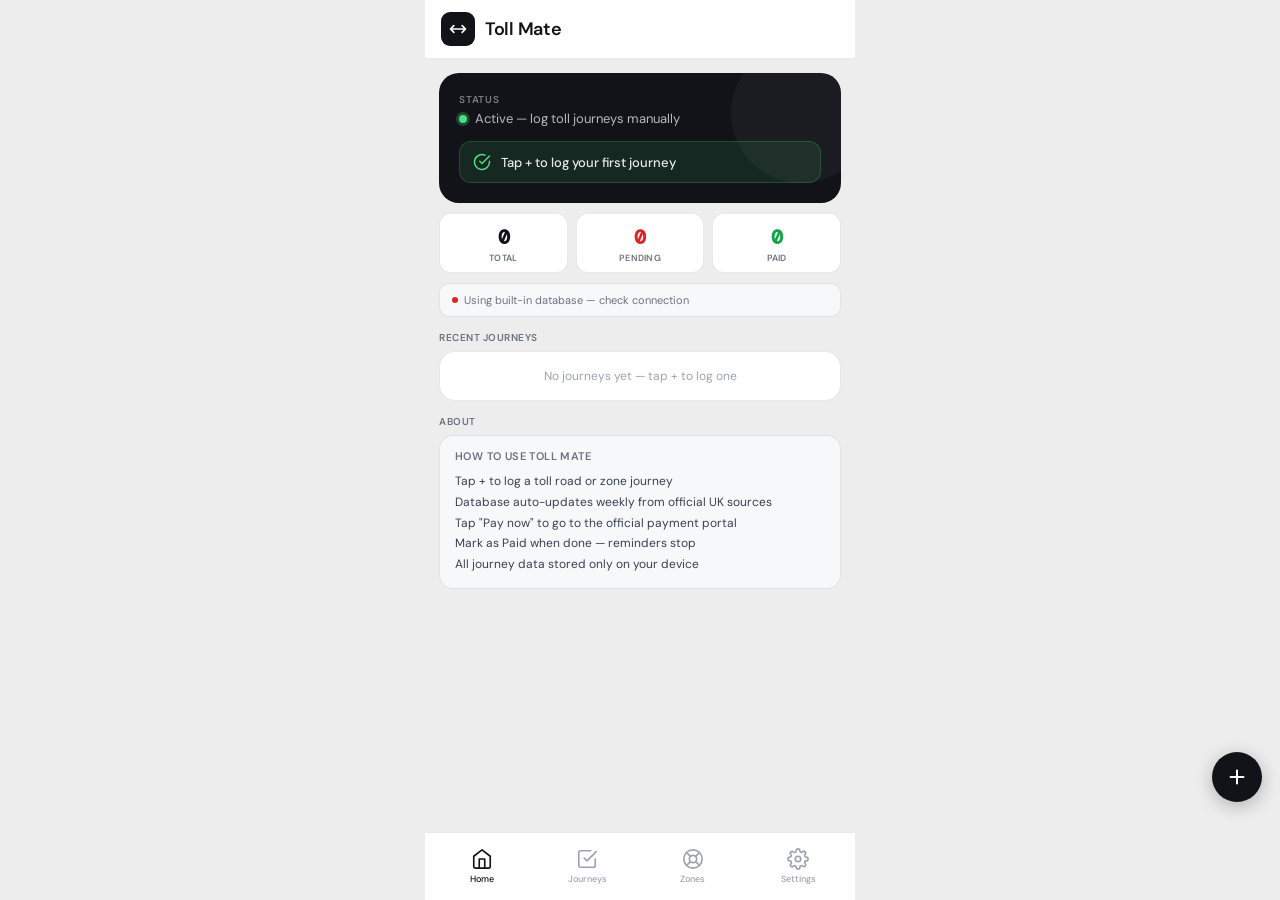
==== index.html @ ca50bfa3 "Rename tollmate.html to index.html" ====
<!DOCTYPE html>
<html lang="en">
<head>
<meta charset="UTF-8">
<meta name="viewport" content="width=device-width, initial-scale=1.0, viewport-fit=cover">
<meta name="apple-mobile-web-app-capable" content="yes">
<meta name="apple-mobile-web-app-status-bar-style" content="black-translucent">
<meta name="apple-mobile-web-app-title" content="Toll Mate">
<meta name="theme-color" content="#111318">
<title>Toll Mate</title>
<link href="https://fonts.googleapis.com/css2?family=DM+Sans:wght@400;500;600&family=DM+Mono:wght@500&display=swap" rel="stylesheet">
<style>
*{box-sizing:border-box;margin:0;padding:0;-webkit-tap-highlight-color:transparent}
:root{
  --blue:#1A56DB;--blue-bg:#EEF3FF;--blue-dark:#1140B8;--blue-text:#1347C0;
  --red:#DC2626;--red-bg:#FEF2F2;--red-text:#991B1B;
  --green:#16A34A;--green-bg:#F0FDF4;--green-text:#14532D;
  --amber:#D97706;--amber-bg:#FFFBEB;--amber-text:#92400E;
  --purple:#7C3AED;--purple-bg:#F5F3FF;--purple-text:#4C1D95;
  --gray:#6B7280;--gray-bg:#F3F4F6;--gray-text:#374151;
  --surface:#FFFFFF;--surface2:#F7F8FA;--bg:#EDEDEE;
  --border:rgba(0,0,0,0.09);--text:#111318;--muted:#6B7280;--hint:#9CA3AF;
  --safe-top:env(safe-area-inset-top,0px);
  --safe-bottom:env(safe-area-inset-bottom,0px);
  --font:'DM Sans',system-ui,sans-serif;
  --mono:'DM Mono',monospace;
}
html,body{height:100%;background:var(--bg);font-family:var(--font);color:var(--text);overflow:hidden}
#app{display:flex;flex-direction:column;height:100%;max-width:430px;margin:0 auto;background:var(--bg);position:relative}
.topbar{background:var(--surface);border-bottom:0.5px solid var(--border);padding:calc(var(--safe-top) + 12px) 16px 12px;display:flex;align-items:center;justify-content:space-between;flex-shrink:0;z-index:10}
.topbar-logo{display:flex;align-items:center;gap:10px}
.topbar-icon{width:34px;height:34px;background:var(--text);border-radius:9px;display:flex;align-items:center;justify-content:center}
.topbar-icon svg{width:20px;height:20px;fill:none;stroke:white;stroke-width:2;stroke-linecap:round;stroke-linejoin:round}
.topbar-title{font-size:18px;font-weight:600;letter-spacing:-0.3px}
.badge{background:var(--red);color:white;font-size:11px;font-weight:600;min-width:20px;height:20px;border-radius:10px;display:flex;align-items:center;justify-content:center;padding:0 6px;font-family:var(--mono)}
.screen{flex:1;overflow-y:auto;overflow-x:hidden;-webkit-overflow-scrolling:touch;padding-bottom:84px}
.screen::-webkit-scrollbar{display:none}
.bottomnav{position:absolute;bottom:0;left:0;right:0;background:var(--surface);border-top:0.5px solid var(--border);display:grid;grid-template-columns:1fr 1fr 1fr 1fr;padding:8px 4px calc(8px + var(--safe-bottom));z-index:10}
.nav-btn{display:flex;flex-direction:column;align-items:center;gap:3px;border:none;background:none;cursor:pointer;border-radius:12px;padding:7px 4px;color:var(--hint);transition:color .15s;position:relative;font-family:var(--font)}
.nav-btn.active{color:var(--text)}
.nav-btn svg{width:22px;height:22px;fill:none;stroke:currentColor;stroke-width:1.8;stroke-linecap:round;stroke-linejoin:round}
.nav-btn span{font-size:9px;font-weight:500}
.nav-dot{position:absolute;top:5px;right:calc(50% - 18px);width:8px;height:8px;background:var(--red);border-radius:50%;border:2px solid white}
.hero{margin:14px 14px 10px;background:var(--text);border-radius:20px;padding:20px;color:white;position:relative;overflow:hidden}
.hero::after{content:'';position:absolute;right:-30px;top:-30px;width:140px;height:140px;background:rgba(255,255,255,0.04);border-radius:50%}
.hero-eyebrow{font-size:10px;font-weight:600;letter-spacing:0.8px;color:rgba(255,255,255,0.45);text-transform:uppercase;margin-bottom:4px}
.hero-status{display:flex;align-items:center;gap:8px;margin-bottom:14px}
.gps-dot{width:8px;height:8px;background:#4ADE80;border-radius:50%;box-shadow:0 0 0 3px rgba(74,222,128,0.25);animation:pulse 2s infinite;flex-shrink:0}
@keyframes pulse{0%,100%{box-shadow:0 0 0 3px rgba(74,222,128,0.25)}50%{box-shadow:0 0 0 6px rgba(74,222,128,0.08)}}
.hero-status-text{font-size:13px;color:rgba(255,255,255,0.7)}
.hero-alert{background:rgba(255,255,255,0.08);border:0.5px solid rgba(255,255,255,0.12);border-radius:12px;padding:11px 13px;display:flex;align-items:center;gap:10px}
.hero-alert svg{width:18px;height:18px;fill:none;stroke-width:2;stroke-linecap:round;flex-shrink:0}
.hero-alert-text{font-size:13px;color:rgba(255,255,255,0.9);font-weight:500}
.section-label{font-size:10px;font-weight:600;letter-spacing:0.5px;color:var(--muted);text-transform:uppercase;padding:0 14px;margin:14px 0 7px}
.card{margin:0 14px 10px;background:var(--surface);border-radius:16px;border:0.5px solid var(--border);overflow:hidden}
.journey-row{padding:13px 15px;border-bottom:0.5px solid var(--border);cursor:pointer;transition:background .1s;-webkit-user-select:none;user-select:none}
.journey-row:last-child{border-bottom:none}
.journey-row:active{background:var(--surface2)}
.jr-top{display:flex;align-items:flex-start;justify-content:space-between;margin-bottom:3px;gap:8px}
.jr-name{font-size:14px;font-weight:500}
.jr-sub{font-size:11px;color:var(--muted)}
.jr-deadline{font-size:11px;color:var(--red);font-weight:500;font-family:var(--mono);margin-top:3px}
.pill{font-size:10px;font-weight:600;padding:3px 8px;border-radius:6px;white-space:nowrap;flex-shrink:0}
.pill-pending{background:var(--red-bg);color:var(--red-text)}
.pill-paid{background:var(--green-bg);color:var(--green-text)}
.pill-skip{background:var(--gray-bg);color:var(--gray-text)}
.type-badge{font-size:9px;font-weight:600;padding:2px 6px;border-radius:4px;letter-spacing:0.3px;text-transform:uppercase;margin-right:4px}
.type-toll{background:#FEF3C7;color:#92400E}
.type-zone{background:var(--purple-bg);color:var(--purple-text)}
.view-all{display:flex;align-items:center;justify-content:center;gap:6px;padding:12px;background:var(--surface);border:0.5px solid var(--border);border-radius:12px;margin:0 14px 10px;cursor:pointer;color:var(--blue-text);font-size:13px;font-weight:500;font-family:var(--font)}
.view-all:active{background:var(--blue-bg)}
.info-card{margin:0 14px 18px;background:var(--surface2);border:0.5px solid var(--border);border-radius:14px;padding:13px 15px}
.info-title{font-size:11px;font-weight:600;color:var(--muted);margin-bottom:8px;text-transform:uppercase;letter-spacing:0.4px}
.info-list{list-style:none}
.info-list li{font-size:12px;color:var(--gray-text);padding:2px 0;line-height:1.4}
.add-btn{position:fixed;bottom:calc(84px + var(--safe-bottom) + 14px);right:18px;width:50px;height:50px;background:var(--text);border-radius:50%;border:none;display:flex;align-items:center;justify-content:center;cursor:pointer;box-shadow:0 4px 18px rgba(0,0,0,0.25);z-index:20;transition:transform .15s}
.add-btn:active{transform:scale(0.91)}
.add-btn svg{width:22px;height:22px;fill:none;stroke:white;stroke-width:2.2;stroke-linecap:round}
.filter-bar{padding:10px 14px;display:flex;gap:6px;overflow-x:auto;flex-shrink:0}
.filter-bar::-webkit-scrollbar{display:none}
.chip{padding:6px 11px;border-radius:20px;border:0.5px solid var(--border);background:var(--surface);font-size:11px;font-weight:500;color:var(--muted);cursor:pointer;white-space:nowrap;font-family:var(--font);flex-shrink:0}
.chip-all.active{background:var(--text);color:white;border-color:var(--text)}
.chip-pending.active{background:var(--red);color:white;border-color:var(--red)}
.chip-paid.active{background:var(--green);color:white;border-color:var(--green)}
.chip-skip.active{background:#374151;color:white;border-color:#374151}
.detail-hero{background:var(--surface);border-bottom:0.5px solid var(--border);padding:14px 18px 16px}
.detail-type-row{display:flex;align-items:center;gap:6px;margin-bottom:6px}
.detail-name{font-size:19px;font-weight:600;letter-spacing:-0.4px;margin-bottom:3px}
.detail-loc{font-size:12px;color:var(--muted);margin-bottom:13px}
.detail-meta{display:grid;grid-template-columns:1fr 1fr;gap:8px}
.meta-box{background:var(--surface2);border:0.5px solid var(--border);border-radius:10px;padding:9px 11px}
.meta-lbl{font-size:9px;font-weight:600;color:var(--hint);text-transform:uppercase;letter-spacing:0.4px;margin-bottom:2px}
.meta-val{font-size:12px;font-weight:500;font-family:var(--mono)}
.deadline-box{margin:12px 14px 0;background:var(--red-bg);border:0.5px solid rgba(220,38,38,0.12);border-radius:12px;padding:11px 13px;display:flex;align-items:center;gap:10px}
.deadline-box svg{width:19px;height:19px;fill:none;stroke:var(--red);stroke-width:2;stroke-linecap:round;flex-shrink:0}
.dl-lbl{font-size:9px;font-weight:600;color:var(--red-text);text-transform:uppercase;letter-spacing:0.3px;margin-bottom:2px}
.dl-val{font-size:12px;font-weight:600;color:var(--red-text)}
.dl-cd{font-size:11px;color:var(--red);font-family:var(--mono);margin-top:1px}
.resolved-box{margin:12px 14px 0;background:var(--green-bg);border:0.5px solid rgba(22,163,74,0.12);border-radius:12px;padding:11px 13px;display:flex;align-items:center;gap:10px}
.resolved-box svg{width:19px;height:19px;fill:none;stroke:var(--green);stroke-width:2;stroke-linecap:round;flex-shrink:0}
.resolved-text{font-size:13px;font-weight:500;color:var(--green-text)}
.disclaimer-box{margin:10px 14px 0;background:var(--amber-bg);border:0.5px solid rgba(217,119,6,0.15);border-radius:10px;padding:10px 12px;font-size:11px;color:var(--amber-text);line-height:1.5}
.disclaimer-box strong{font-weight:600}
.action-section{padding:12px 14px}
.pay-btn{width:100%;background:var(--text);color:white;border:none;border-radius:12px;padding:14px;font-size:14px;font-weight:600;display:flex;align-items:center;justify-content:center;gap:8px;cursor:pointer;font-family:var(--font);margin-bottom:9px}
.pay-btn:active{opacity:0.85}
.pay-btn svg{width:15px;height:15px;fill:none;stroke:white;stroke-width:2;stroke-linecap:round}
.sec-actions{display:grid;grid-template-columns:1fr 1fr;gap:8px}
.sec-btn{padding:12px;border-radius:10px;border:0.5px solid var(--border);background:var(--surface);font-size:13px;font-weight:500;display:flex;align-items:center;justify-content:center;gap:6px;cursor:pointer;font-family:var(--font)}
.sec-btn svg{width:15px;height:15px;fill:none;stroke:currentColor;stroke-width:2;stroke-linecap:round}
.sec-paid{color:var(--green)}.sec-paid:active{background:var(--green-bg)}
.sec-skip{color:var(--muted)}.sec-skip:active{background:var(--gray-bg)}
.ghost-btn{width:100%;padding:12px;border-radius:10px;border:0.5px solid var(--border);background:var(--surface2);font-size:13px;font-weight:500;color:var(--muted);cursor:pointer;font-family:var(--font);display:flex;align-items:center;justify-content:center;gap:6px;margin-top:8px}
.ghost-btn svg{width:14px;height:14px;fill:none;stroke:currentColor;stroke-width:2;stroke-linecap:round}
.ghost-btn.danger{color:var(--red);border-color:rgba(220,38,38,0.18)}
.notif-info{margin:0 14px 14px;background:var(--surface2);border:0.5px solid var(--border);border-radius:10px;padding:10px 12px;font-size:11px;color:var(--muted);line-height:1.5}
.modal-overlay{position:fixed;inset:0;background:rgba(0,0,0,0.5);z-index:50;display:flex;align-items:flex-end;justify-content:center}
.modal{background:var(--surface);border-radius:22px 22px 0 0;padding:0 18px calc(18px + var(--safe-bottom));width:100%;max-width:430px;animation:slideup .22s ease;max-height:92vh;overflow-y:auto}
@keyframes slideup{from{transform:translateY(100%)}to{transform:translateY(0)}}
.modal::-webkit-scrollbar{display:none}
.modal-handle{width:36px;height:4px;background:var(--border);border-radius:2px;margin:12px auto 18px}
.modal-title{font-size:16px;font-weight:600;margin-bottom:14px}
.form-group{margin-bottom:12px}
.form-label{font-size:11px;font-weight:500;color:var(--muted);margin-bottom:5px;display:block}
.form-select,.form-input,.form-textarea{width:100%;padding:11px 13px;border:0.5px solid rgba(0,0,0,0.15);border-radius:10px;font-size:14px;font-family:var(--font);background:var(--surface2);color:var(--text);appearance:none;-webkit-appearance:none}
.form-select:focus,.form-input:focus,.form-textarea:focus{outline:none;border-color:var(--blue)}
.form-textarea{min-height:64px;resize:none}
.modal-disclaimer{background:var(--amber-bg);border:0.5px solid rgba(217,119,6,0.15);border-radius:10px;padding:10px 12px;font-size:11px;color:var(--amber-text);line-height:1.5;margin-bottom:14px}
.modal-actions{display:grid;grid-template-columns:1fr 1fr;gap:9px;margin-top:16px}
.modal-cancel{padding:13px;border-radius:10px;border:0.5px solid var(--border);background:var(--surface2);font-size:14px;font-weight:500;color:var(--muted);cursor:pointer;font-family:var(--font)}
.modal-confirm{padding:13px;border-radius:10px;border:none;background:var(--text);font-size:14px;font-weight:600;color:white;cursor:pointer;font-family:var(--font)}
.modal-confirm:active{opacity:0.85}
.settings-group{margin:0 14px 12px}
.settings-group-lbl{font-size:10px;font-weight:600;color:var(--hint);text-transform:uppercase;letter-spacing:0.5px;padding:0 3px;margin-bottom:6px}
.settings-card{background:var(--surface);border:0.5px solid var(--border);border-radius:14px;overflow:hidden}
.setting-row{padding:13px 15px;border-bottom:0.5px solid var(--border);display:flex;align-items:center;justify-content:space-between;cursor:pointer}
.setting-row:last-child{border-bottom:none}
.setting-left{display:flex;align-items:center;gap:11px}
.setting-icon{width:30px;height:30px;border-radius:8px;display:flex;align-items:center;justify-content:center;flex-shrink:0}
.setting-icon svg{width:15px;height:15px;fill:none;stroke:currentColor;stroke-width:2;stroke-linecap:round}
.si-blue{background:var(--blue-bg);color:var(--blue)}
.si-green{background:var(--green-bg);color:var(--green)}
.si-amber{background:var(--amber-bg);color:var(--amber)}
.si-gray{background:var(--gray-bg);color:var(--gray)}
.si-red{background:var(--red-bg);color:var(--red)}
.si-purple{background:var(--purple-bg);color:var(--purple)}
.setting-name{font-size:13px;font-weight:500}
.setting-desc{font-size:11px;color:var(--hint);margin-top:1px}
.toggle{width:42px;height:25px;border-radius:13px;position:relative;cursor:pointer;transition:background .2s;flex-shrink:0;border:none}
.toggle.on{background:var(--green)}
.toggle.off{background:#D1D5DB}
.toggle-thumb{position:absolute;top:3px;width:19px;height:19px;background:white;border-radius:50%;transition:left .2s;box-shadow:0 1px 3px rgba(0,0,0,0.18)}
.toggle.on .toggle-thumb{left:20px}
.toggle.off .toggle-thumb{left:3px}
.screen-header{padding:12px 14px 2px;display:flex;align-items:center;gap:10px}
.back-btn{width:30px;height:30px;border-radius:8px;border:0.5px solid var(--border);background:var(--surface);display:flex;align-items:center;justify-content:center;cursor:pointer;flex-shrink:0}
.back-btn svg{width:16px;height:16px;fill:none;stroke:currentColor;stroke-width:2;stroke-linecap:round}
.screen-header-title{font-size:16px;font-weight:600}
.empty{padding:44px 20px;text-align:center;color:var(--hint)}
.empty svg{width:36px;height:36px;margin-bottom:10px;opacity:0.35;fill:none;stroke:currentColor;stroke-width:1.5;display:block;margin-left:auto;margin-right:auto}
.empty p{font-size:13px}
.install-banner{margin:0 14px 10px;background:#FFFBEB;border:0.5px solid rgba(217,119,6,0.18);border-radius:12px;padding:11px 13px}
.install-title{font-size:11px;font-weight:600;color:#92400E;margin-bottom:3px}
.install-text{font-size:11px;color:#B45309;line-height:1.5}
.legal-text-block{margin:0 14px 10px;background:var(--surface);border:0.5px solid var(--border);border-radius:14px;padding:13px 15px}
.legal-text{font-size:11px;color:var(--gray-text);line-height:1.6;margin-bottom:10px}
.legal-text:last-child{margin-bottom:0}
.legal-text strong{font-weight:600;color:var(--text)}
.toast{position:fixed;top:calc(var(--safe-top) + 66px);left:50%;transform:translateX(-50%) translateY(-16px);background:#111318;color:white;padding:9px 16px;border-radius:20px;font-size:12px;font-weight:500;z-index:100;opacity:0;transition:all .25s;pointer-events:none;white-space:nowrap}
.toast.show{opacity:1;transform:translateX(-50%) translateY(0)}
.count-summary{display:grid;grid-template-columns:1fr 1fr 1fr;gap:8px;margin:0 14px 10px}
.count-box{background:var(--surface);border:0.5px solid var(--border);border-radius:12px;padding:10px 10px 8px;text-align:center}
.count-num{font-size:20px;font-weight:600;font-family:var(--mono);letter-spacing:-0.5px}
.count-lbl{font-size:9px;font-weight:600;color:var(--muted);text-transform:uppercase;letter-spacing:0.3px;margin-top:2px}
.count-num.red{color:var(--red)}
.count-num.green{color:var(--green)}
.db-status{margin:0 14px 10px;background:var(--surface2);border:0.5px solid var(--border);border-radius:10px;padding:9px 12px;font-size:11px;color:var(--muted);display:flex;align-items:center;gap:6px}
.db-dot{width:6px;height:6px;border-radius:50%;background:var(--green);flex-shrink:0}
.db-dot.loading{background:var(--amber);animation:pulse 1s infinite}
.db-dot.error{background:var(--red)}
</style>
</head>
<body>
<div id="app">
  <div class="topbar">
    <div class="topbar-logo">
      <div class="topbar-icon"><svg viewBox="0 0 24 24"><path d="M3 12h18M3 12l4-4m-4 4l4 4M17 8l4 4-4 4"/></svg></div>
      <span class="topbar-title">Toll Mate</span>
    </div>
    <div class="badge" id="topbar-badge" style="display:none"></div>
  </div>
  <div class="screen" id="screen"></div>
  <div class="bottomnav">
    <button class="nav-btn active" id="nav-home" onclick="go('dashboard')">
      <svg viewBox="0 0 24 24"><path d="M3 9l9-7 9 7v11a2 2 0 01-2 2H5a2 2 0 01-2-2z"/><polyline points="9 22 9 12 15 12 15 22"/></svg>
      <span>Home</span>
    </button>
    <button class="nav-btn" id="nav-journeys" onclick="go('journeys')">
      <svg viewBox="0 0 24 24"><path d="M9 11l3 3L22 4"/><path d="M21 12v7a2 2 0 01-2 2H5a2 2 0 01-2-2V5a2 2 0 012-2h11"/></svg>
      <span>Journeys</span>
      <div class="nav-dot" id="nav-dot" style="display:none"></div>
    </button>
    <button class="nav-btn" id="nav-zones" onclick="go('zones')">
      <svg viewBox="0 0 24 24"><circle cx="12" cy="12" r="10"/><circle cx="12" cy="12" r="4"/><line x1="4.93" y1="4.93" x2="9.17" y2="9.17"/><line x1="14.83" y1="14.83" x2="19.07" y2="19.07"/><line x1="14.83" y1="9.17" x2="19.07" y2="4.93"/><line x1="4.93" y1="19.07" x2="9.17" y2="14.83"/></svg>
      <span>Zones</span>
    </button>
    <button class="nav-btn" id="nav-settings" onclick="go('settings')">
      <svg viewBox="0 0 24 24"><circle cx="12" cy="12" r="3"/><path d="M19.4 15a1.65 1.65 0 00.33 1.82l.06.06a2 2 0 010 2.83 2 2 0 01-2.83 0l-.06-.06a1.65 1.65 0 00-1.82-.33 1.65 1.65 0 00-1 1.51V21a2 2 0 01-4 0v-.09A1.65 1.65 0 009 19.4a1.65 1.65 0 00-1.82.33l-.06.06a2 2 0 01-2.83-2.83l.06-.06A1.65 1.65 0 004.68 15a1.65 1.65 0 00-1.51-1H3a2 2 0 010-4h.09A1.65 1.65 0 004.6 9a1.65 1.65 0 00-.33-1.82l-.06-.06a2 2 0 012.83-2.83l.06.06A1.65 1.65 0 009 4.68a1.65 1.65 0 001-1.51V3a2 2 0 014 0v.09a1.65 1.65 0 001 1.51 1.65 1.65 0 001.82-.33l.06-.06a2 2 0 012.83 2.83l-.06.06A1.65 1.65 0 0019.4 9a1.65 1.65 0 001.51 1H21a2 2 0 010 4h-.09a1.65 1.65 0 00-1.51 1z"/></svg>
      <span>Settings</span>
    </button>
  </div>
</div>
<div class="toast" id="toast"></div>
<script>
// ── GOOGLE SHEET CONFIG ───────────────────────────────────────────────────────
const SHEET_ID = '1Ml0QS6EYeexJxkcmtHMLcNdHlN4HQPp0BKnFzrpghFs';
const SHEET_CSV_URL = `https://docs.google.com/spreadsheets/d/${SHEET_ID}/gviz/tq?tqx=out:csv&sheet=Sheet1`;

// ── DATABASE ──────────────────────────────────────────────────────────────────
let LOCATIONS = [];
let dbStatus = 'loading'; // loading | live | cached | error

function parseCSV(text) {
  const lines = text.trim().split('\n');
  const headers = lines[0].replace(/"/g,'').split(',');
  return lines.slice(1).map(line => {
    const vals = [];
    let cur = '', inQ = false;
    for (let i = 0; i < line.length; i++) {
      if (line[i] === '"') { inQ = !inQ; continue; }
      if (line[i] === ',' && !inQ) { vals.push(cur); cur = ''; continue; }
      cur += line[i];
    }
    vals.push(cur);
    const obj = {};
    headers.forEach((h, i) => obj[h.trim()] = (vals[i] || '').trim());
    return obj;
  }).filter(r => r.name && r.active !== 'FALSE');
}

function sheetRowToLocation(r) {
  return {
    name: r.name,
    location: r.location,
    type: r.type,
    deadline: r.deadline,
    deadlineLabel: r.deadline_label,
    url: r.url,
    compliance: r.compliance,
    noPay: r.no_pay === 'TRUE',
    lat: parseFloat(r.lat),
    lng: parseFloat(r.lng),
    lastVerified: r.last_verified
  };
}

async function loadDatabase() {
  // Try live sheet first
  try {
    const res = await fetch(SHEET_CSV_URL, { cache: 'no-store' });
    if (!res.ok) throw new Error('Sheet fetch failed');
    const text = await res.text();
    const rows = parseCSV(text);
    if (rows.length < 5) throw new Error('Too few rows');
    LOCATIONS = rows.map(sheetRowToLocation);
    // Add manual entry option
    LOCATIONS.push({ name: 'Other toll / zone', location: 'UK', type: 'Toll', deadline: 'midnight_next_day', deadlineLabel: 'Pay by midnight next day', url: '', compliance: 'Check official signage', noPay: false });
    dbStatus = 'live';
    // Cache it
    try { localStorage.setItem('tm_db', JSON.stringify(LOCATIONS)); localStorage.setItem('tm_db_ts', Date.now()); } catch(e) {}
    return true;
  } catch(e) {
    // Fall back to cache
    try {
      const cached = localStorage.getItem('tm_db');
      if (cached) {
        LOCATIONS = JSON.parse(cached);
        dbStatus = 'cached';
        return true;
      }
    } catch(e2) {}
    // Fall back to hardcoded
    dbStatus = 'error';
    LOCATIONS = FALLBACK_LOCATIONS;
    return false;
  }
}

// ── FALLBACK DATABASE (in case sheet unreachable and no cache) ────────────────
const FALLBACK_LOCATIONS = [
  {name:'Mersey Gateway Bridge',location:'Merseyside',type:'Toll',deadline:'midnight_next_day',deadlineLabel:'Pay by midnight the day you cross',url:'https://www.merseyflow.co.uk',compliance:'Pay required after crossing — ANPR cashless system',noPay:false},
  {name:'Silver Jubilee Bridge',location:'Merseyside',type:'Toll',deadline:'midnight_next_day',deadlineLabel:'Pay by midnight the day you cross',url:'https://www.merseyflow.co.uk',compliance:'Pay required after crossing — ANPR cashless system',noPay:false},
  {name:'Dartford Crossing',location:'Kent / Essex',type:'Toll',deadline:'midnight_next_day',deadlineLabel:'Pay by midnight the day after crossing',url:'https://www.gov.uk/pay-dartford-crossing-charge',compliance:'Pay required after crossing — ANPR cashless no booths',noPay:false},
  {name:'Tyne Tunnel',location:'Tyne & Wear',type:'Toll',deadline:'midnight_next_day',deadlineLabel:'Pay by midnight the day after crossing',url:'https://www.tt2.co.uk/how-do-you-want-to-pay/',compliance:'Pay required by midnight the day after crossing',noPay:false},
  {name:'Blackwall Tunnel',location:'East London',type:'Toll',deadline:'tfl_pay_window',deadlineLabel:'Pay by midnight the day after crossing',url:'https://tfl.gov.uk/modes/driving/silvertown-blackwall-tunnels-charge/paying-blackwall-and-silvertown-tunnel-charges',compliance:'Charges apply 06:00-22:00 daily',noPay:false},
  {name:'Silvertown Tunnel',location:'East London',type:'Toll',deadline:'tfl_pay_window',deadlineLabel:'Pay by midnight the day after crossing',url:'https://tfl.gov.uk/modes/driving/silvertown-blackwall-tunnels-charge/paying-blackwall-and-silvertown-tunnel-charges',compliance:'Charges apply 06:00-22:00 daily',noPay:false},
  {name:'M6 Toll (West)',location:'Midlands',type:'Toll',deadline:'operator_rules',deadlineLabel:'Pay at toll point or via Breeze account',url:'https://www.m6toll.co.uk',compliance:'Pay at toll point or via Breeze ANPR account',noPay:false},
  {name:'M6 Toll (Central)',location:'Midlands',type:'Toll',deadline:'operator_rules',deadlineLabel:'Pay at toll point or via Breeze account',url:'https://www.m6toll.co.uk',compliance:'Pay at toll point or via Breeze ANPR account',noPay:false},
  {name:'M6 Toll (East)',location:'Midlands',type:'Toll',deadline:'operator_rules',deadlineLabel:'Pay at toll point or via Breeze account',url:'https://www.m6toll.co.uk',compliance:'Pay at toll point or via Breeze ANPR account',noPay:false},
  {name:'Durham Road User Zone',location:'Durham City',type:'Zone',deadline:'within_24_hours',deadlineLabel:'Pay within 24 hours of entering zone',url:'https://www.durham.gov.uk/article/3437/Durham-Road-User-Charge-Zone',compliance:'Diesel pre-2015 or petrol pre-2006 may be charged',noPay:false},
  {name:'London ULEZ',location:'Greater London',type:'Zone',deadline:'tfl_pay_window',deadlineLabel:'Pay by midnight on the third day after travel',url:'https://tfl.gov.uk/modes/driving/ultra-low-emission-zone/ulez-payments',compliance:'Diesel pre-2015 or petrol pre-2006 may be charged',noPay:false},
  {name:'London Congestion Zone',location:'Central London',type:'Zone',deadline:'tfl_pay_window',deadlineLabel:'Pay by midnight on the third day after travel',url:'https://tfl.gov.uk/modes/driving/congestion-charge/paying-the-congestion-charge',compliance:'£18/day charge 07:00-18:00 daily',noPay:false},
  {name:'London LEZ',location:'Greater London',type:'Zone',deadline:'tfl_pay_window',deadlineLabel:'Pay by midnight on the third day after travel',url:'https://tfl.gov.uk/modes/driving/low-emission-zone/lez-payments',compliance:'Larger vehicles may be charged',noPay:false},
  {name:'Oxford ZEZ',location:'Oxford City Centre',type:'Zone',deadline:'zez_daily',deadlineLabel:'Pay on the day or up to 6 days after entry',url:'https://www.oxfordshire.gov.uk/transport-and-travel/oxford-zero-emission-zone-zez/check-your-vehicle-and-pay',compliance:'Non zero emission vehicles charged £2-£10 daily',noPay:false},
  {name:'Bath CAZ',location:'Bath',type:'Zone',deadline:'caz_daily',deadlineLabel:'Pay before or on day of entry',url:'https://www.gov.uk/clean-air-zones',compliance:'Diesel pre-2015 or petrol pre-2006 may be charged',noPay:false},
  {name:'Birmingham CAZ',location:'Birmingham',type:'Zone',deadline:'caz_daily',deadlineLabel:'Pay before or on day of entry',url:'https://www.gov.uk/clean-air-zones',compliance:'Diesel pre-2015 or petrol pre-2006 may be charged',noPay:false},
  {name:'Bradford CAZ',location:'Bradford',type:'Zone',deadline:'caz_daily',deadlineLabel:'Pay before or on day of entry',url:'https://www.gov.uk/clean-air-zones',compliance:'Diesel pre-2015 or petrol pre-2006 may be charged',noPay:false},
  {name:'Bristol CAZ',location:'Bristol',type:'Zone',deadline:'caz_daily',deadlineLabel:'Pay before or on day of entry',url:'https://www.gov.uk/clean-air-zones',compliance:'Diesel pre-2015 or petrol pre-2006 may be charged',noPay:false},
  {name:'Portsmouth CAZ',location:'Portsmouth',type:'Zone',deadline:'caz_daily',deadlineLabel:'Pay before or on day of entry',url:'https://www.gov.uk/clean-air-zones',compliance:'Diesel pre-2015 or petrol pre-2006 may be charged',noPay:false},
  {name:'Sheffield CAZ',location:'Sheffield',type:'Zone',deadline:'caz_daily',deadlineLabel:'Pay before or on day of entry',url:'https://www.gov.uk/clean-air-zones',compliance:'Diesel pre-2015 or petrol pre-2006 may be charged',noPay:false},
  {name:'Tyneside CAZ',location:'Tyne & Wear',type:'Zone',deadline:'caz_daily',deadlineLabel:'Pay before or on day of entry',url:'https://www.gov.uk/clean-air-zones',compliance:'Diesel pre-2015 or petrol pre-2006 may be charged',noPay:false},
  {name:'Glasgow LEZ',location:'Glasgow',type:'Zone',deadline:'lez_rules',deadlineLabel:'Cannot pre-pay — penalty only if non-compliant',url:'https://www.glasgow.gov.uk/article/4985/Glasgow-s-Low-Emission-Zone',compliance:'Euro 6 diesel / Euro 4 petrol required',noPay:true},
  {name:'Edinburgh LEZ',location:'Edinburgh',type:'Zone',deadline:'lez_rules',deadlineLabel:'Cannot pre-pay — penalty only if non-compliant',url:'https://www.edinburgh.gov.uk/low-emission-zone/lez-penalty-charges',compliance:'Euro 6 diesel / Euro 4 petrol required',noPay:true},
  {name:'Aberdeen LEZ',location:'Aberdeen',type:'Zone',deadline:'lez_rules',deadlineLabel:'Cannot pre-pay — penalty only if non-compliant',url:'https://www.aberdeencity.gov.uk/services/roads-travel-and-parking/low-emission-zone',compliance:'Euro 6 diesel / Euro 4 petrol required',noPay:true},
  {name:'Dundee LEZ',location:'Dundee',type:'Zone',deadline:'lez_rules',deadlineLabel:'Cannot pre-pay — penalty only if non-compliant',url:'https://www.dundeecity.gov.uk/service-area/city-development/low-emission-zone',compliance:'Euro 6 diesel / Euro 4 petrol required',noPay:true},
  {name:'Other toll / zone',location:'UK',type:'Toll',deadline:'midnight_next_day',deadlineLabel:'Pay by midnight next day',url:'',compliance:'Check official signage',noPay:false},
];

// ── STATE ─────────────────────────────────────────────────────────────────────
function load(){try{return JSON.parse(localStorage.getItem('tm_j')||'[]');}catch(e){return[];}}
function save(j){try{localStorage.setItem('tm_j',JSON.stringify(j));}catch(e){toast('⚠ Storage full');}}
function loadS(){try{return JSON.parse(localStorage.getItem('tm_s')||'{"notif":true}');}catch(e){return{notif:true};}}
function saveS(s){try{localStorage.setItem('tm_s',JSON.stringify(s));}catch(e){}}

let journeys=load(), settings=loadS(), screen='dashboard', selId=null, filter='all', notifOk=false;

// ── HELPERS ───────────────────────────────────────────────────────────────────
function fmt(d){return new Date(d).toLocaleDateString('en-GB',{day:'numeric',month:'short',year:'numeric'})+' · '+new Date(d).toLocaleTimeString('en-GB',{hour:'2-digit',minute:'2-digit'});}
function fmtS(d){return new Date(d).toLocaleDateString('en-GB',{day:'numeric',month:'short'});}
function fmtDL(d){return new Date(d).toLocaleDateString('en-GB',{weekday:'short',day:'numeric',month:'short'})+', '+new Date(d).toLocaleTimeString('en-GB',{hour:'2-digit',minute:'2-digit'});}
function rem(deadline){
  const diff=new Date(deadline)-new Date();
  if(diff<0)return'OVERDUE';
  const d=Math.floor(diff/864e5),h=Math.floor((diff%864e5)/36e5),m=Math.floor((diff%36e5)/6e4);
  if(d>0)return d+'d '+h+'h left';
  if(h>0)return h+'h '+m+'m left';
  if(m>0)return m+'m left';
  return'Due now';
}
function deadlineISO(rule){
  const d=new Date();
  if(rule==='midnight_next_day'){d.setDate(d.getDate()+1);d.setHours(23,59,0,0);}
  else if(rule==='tfl_pay_window'){d.setDate(d.getDate()+3);d.setHours(23,59,0,0);}
  else if(rule==='within_24_hours'){d.setDate(d.getDate()+1);d.setHours(23,59,0,0);}
  else if(rule==='zez_daily'||rule==='caz_daily'){d.setDate(d.getDate()+6);d.setHours(23,59,0,0);}
  else if(rule==='operator_rules'){d.setHours(23,59,0,0);}
  else if(rule==='lez_rules'){d.setDate(d.getDate()+1);d.setHours(23,59,0,0);}
  else{d.setDate(d.getDate()+1);d.setHours(23,59,0,0);}
  return d.toISOString();
}
function pending(){return journeys.filter(j=>j.status==='pending');}
function nextId(){return journeys.length?Math.max(...journeys.map(j=>j.id))+1:1;}
function esc(s){if(!s)return'';return String(s).replace(/&/g,'&amp;').replace(/</g,'&lt;').replace(/>/g,'&gt;').replace(/"/g,'&quot;').replace(/'/g,'&#39;');}
function pillHtml(s){
  if(s==='pending')return'<span class="pill pill-pending">Pending</span>';
  if(s==='paid')return'<span class="pill pill-paid">Paid</span>';
  return'<span class="pill pill-skip">Not needed</span>';
}
function typeBadge(t){return t==='Zone'?'<span class="type-badge type-zone">Zone</span>':'<span class="type-badge type-toll">Toll</span>';}
function toast(msg){const t=document.getElementById('toast');t.textContent=msg;t.classList.add('show');setTimeout(()=>t.classList.remove('show'),2500);}
function dbStatusHtml(){
  const labels={live:'Database live from Google Sheet',cached:'Using cached database',error:'Using built-in database — check connection',loading:'Loading database...'};
  const dotClass=dbStatus==='live'?'db-dot':dbStatus==='loading'?'db-dot loading':'db-dot error';
  return`<div class="db-status"><div class="${dotClass}"></div><span>${labels[dbStatus]||''}</span></div>`;
}

async function reqNotif(){
  if(!('Notification'in window))return;
  const r=await Notification.requestPermission();
  notifOk=r==='granted';
  toast(notifOk?'Notifications enabled ✓':'Notifications not granted');
  render();
}
function schedNotif(j){
  if(!notifOk||!settings.notif)return;
  setTimeout(()=>{
    const live=journeys.find(x=>x.id===j.id);
    if(!live||live.status!=='pending')return;
    try{new Notification('Toll Payment Due — '+j.name,{body:'You used '+j.name+' on '+fmtS(j.date)+'. Pay before your deadline.',tag:'tm-'+j.id});}catch(e){}
  },6*60*60*1000);
}

// ── NAVIGATION ────────────────────────────────────────────────────────────────
function go(s,id){
  screen=s;if(id!==undefined)selId=id;
  if(s==='journeys')filter='all';
  ['home','journeys','zones','settings'].forEach(n=>{
    const el=document.getElementById('nav-'+n);if(el)el.classList.remove('active');
  });
  if(s==='dashboard')document.getElementById('nav-home').classList.add('active');
  else if(s==='journeys'||s==='detail')document.getElementById('nav-journeys').classList.add('active');
  else if(s==='zones')document.getElementById('nav-zones').classList.add('active');
  else if(s==='settings'||s==='tc'||s==='gdpr')document.getElementById('nav-settings').classList.add('active');
  render();document.getElementById('screen').scrollTop=0;
}
function setStatus(id,s){
  journeys=journeys.map(j=>j.id===id?{...j,status:s}:j);save(journeys);
  toast(s==='paid'?'Marked as paid ✓':s==='pending'?'Marked as pending':'Marked as not needed');
  go('journeys');
}
function del(id){
  if(confirm('Delete this journey?')){journeys=journeys.filter(j=>j.id!==id);save(journeys);toast('Journey deleted');go('journeys');}
}

// ── MODAL ─────────────────────────────────────────────────────────────────────
function openModal(){
  const now=new Date().toISOString().slice(0,16);
  const opts=LOCATIONS.map((r,i)=>`<option value="${i}">${r.type==='Zone'?'⬡ ':'● '}${r.name} — ${r.location}</option>`).join('');
  const el=document.createElement('div');
  el.className='modal-overlay';el.id='modal-overlay';
  el.innerHTML=`<div class="modal" onclick="event.stopPropagation()">
    <div class="modal-handle"></div>
    <div class="modal-title">Log a toll journey</div>
    <div class="modal-disclaimer">⚠ Toll Mate provides reminders only. Always check official sources before paying.</div>
    <div class="form-group"><label class="form-label">Toll road or charging zone</label>
      <select class="form-select" id="m-road">${opts}</select></div>
    <div class="form-group"><label class="form-label">Date &amp; time of journey</label>
      <input type="datetime-local" class="form-input" id="m-date" value="${now}" max="${now}"></div>
    <div class="form-group"><label class="form-label">Vehicle reg (optional)</label>
      <input type="text" class="form-input" id="m-reg" placeholder="e.g. AB12 CDE" autocapitalize="characters"></div>
    <div class="form-group"><label class="form-label">Notes (optional)</label>
      <textarea class="form-textarea" id="m-notes" placeholder="e.g. Work trip, returning journey..."></textarea></div>
    <div class="modal-actions">
      <button class="modal-cancel" onclick="closeModal()">Cancel</button>
      <button class="modal-confirm" id="m-confirm" onclick="confirmAdd()">Add journey</button>
    </div>
  </div>`;
  el.onclick=closeModal;document.body.appendChild(el);
}
function closeModal(){const el=document.getElementById('modal-overlay');if(el)el.remove();}
function confirmAdd(){
  const btn=document.getElementById('m-confirm');if(btn)btn.disabled=true;
  const ri=parseInt(document.getElementById('m-road').value);
  const dv=document.getElementById('m-date').value;
  const reg=document.getElementById('m-reg').value.trim().toUpperCase();
  const notes=document.getElementById('m-notes').value.trim();
  if(!dv){toast('Please select a date');if(btn)btn.disabled=false;return;}
  const loc=LOCATIONS[ri];
  const j={id:nextId(),name:loc.name,location:loc.location,type:loc.type,date:new Date(dv).toISOString(),deadline:deadlineISO(loc.deadline),deadlineLabel:loc.deadlineLabel||'Check official website',status:'pending',url:loc.url,compliance:loc.compliance,noPay:loc.noPay,reg,notes};
  journeys=[j,...journeys];save(journeys);
  closeModal();schedNotif(j);toast('Journey logged');go('journeys');
}

// ── RENDER ────────────────────────────────────────────────────────────────────
function render(){
  const p=pending().length;
  const b=document.getElementById('topbar-badge');b.textContent=p;b.style.display=p>0?'flex':'none';
  const nd=document.getElementById('nav-dot');if(nd)nd.style.display=p>0?'block':'none';
  const sc=document.getElementById('screen');
  if(screen==='dashboard')sc.innerHTML=rDash();
  else if(screen==='journeys')sc.innerHTML=rJourneys();
  else if(screen==='detail')sc.innerHTML=rDetail();
  else if(screen==='zones')sc.innerHTML=rZones();
  else if(screen==='settings')sc.innerHTML=rSettings();
  else if(screen==='tc')sc.innerHTML=rTC();
  else if(screen==='gdpr')sc.innerHTML=rGDPR();
  let fab=document.getElementById('add-btn');
  const showFab=screen==='dashboard'||screen==='journeys';
  if(showFab){
    if(!fab){fab=document.createElement('button');fab.id='add-btn';fab.className='add-btn';fab.onclick=openModal;fab.setAttribute('aria-label','Log journey');fab.innerHTML='<svg viewBox="0 0 24 24"><line x1="12" y1="5" x2="12" y2="19"/><line x1="5" y1="12" x2="19" y2="12"/></svg>';document.getElementById('app').appendChild(fab);}
    fab.style.display='flex';
  } else if(fab){fab.style.display='none';}
}

function rDash(){
  const p=pending();
  const alertHtml=p.length>0
    ?`<div class="hero-alert"><svg style="stroke:#FCD34D" viewBox="0 0 24 24"><path d="M10.29 3.86L1.82 18a2 2 0 001.71 3h16.94a2 2 0 001.71-3L13.71 3.86a2 2 0 00-3.42 0z"/><line x1="12" y1="9" x2="12" y2="13"/><line x1="12" y1="17" x2="12.01" y2="17"/></svg><div class="hero-alert-text">${p.length} payment${p.length>1?'s':''} need attention</div></div>`
    :`<div class="hero-alert" style="background:rgba(74,222,128,0.1);border-color:rgba(74,222,128,0.2)"><svg style="stroke:#4ADE80" viewBox="0 0 24 24"><path d="M22 11.08V12a10 10 0 11-5.93-9.14"/><polyline points="22 4 12 14.01 9 11.01"/></svg><div class="hero-alert-text">${journeys.length>0?'All journeys up to date':'Tap + to log your first journey'}</div></div>`;
  const pCount=journeys.filter(j=>j.status==='pending').length;
  const dCount=journeys.filter(j=>j.status==='paid').length;
  const counts=`<div class="count-summary">
    <div class="count-box"><div class="count-num">${journeys.length}</div><div class="count-lbl">Total</div></div>
    <div class="count-box"><div class="count-num red">${pCount}</div><div class="count-lbl">Pending</div></div>
    <div class="count-box"><div class="count-num green">${dCount}</div><div class="count-lbl">Paid</div></div>
  </div>`;
  const isIOS=/iphone|ipad|ipod/i.test(navigator.userAgent)&&!window.navigator.standalone;
  const banner=isIOS?`<div class="install-banner"><div class="install-title">📲 Add to Home Screen</div><div class="install-text">Tap the Share button in Safari → "Add to Home Screen" to use Toll Mate like a native app.</div></div>`:'';
  const recentRows=journeys.slice(0,3).map(j=>`
    <div class="journey-row" onclick="go('detail',${j.id})">
      <div class="jr-top"><div><div class="jr-name">${esc(j.name)}</div><div class="jr-sub">${typeBadge(j.type)} ${esc(j.location)}</div></div>${pillHtml(j.status)}</div>
      <div class="jr-sub" style="margin-top:4px">${fmtS(j.date)}</div>
      ${j.status==='pending'?`<div class="jr-deadline">${rem(j.deadline)}</div>`:''}
    </div>`).join('')||'<div style="padding:16px;font-size:12px;color:var(--hint);text-align:center">No journeys yet — tap + to log one</div>';
  return`
    <div class="hero">
      <div class="hero-eyebrow">Status</div>
      <div class="hero-status"><div class="gps-dot"></div><span class="hero-status-text">Active — log toll journeys manually</span></div>
      ${alertHtml}
    </div>
    ${counts}
    ${dbStatusHtml()}
    ${banner}
    <div class="section-label">Recent journeys</div>
    <div class="card">${recentRows}</div>
    ${journeys.length>3?`<button class="view-all" onclick="go('journeys')">View all ${journeys.length} journeys →</button>`:''}
    <div class="section-label">About</div>
    <div class="info-card">
      <div class="info-title">How to use Toll Mate</div>
      <ul class="info-list">
        <li>Tap + to log a toll road or zone journey</li>
        <li>Database auto-updates weekly from official UK sources</li>
        <li>Tap "Pay now" to go to the official payment portal</li>
        <li>Mark as Paid when done — reminders stop</li>
        <li>All journey data stored only on your device</li>
      </ul>
    </div>`;
}

function rJourneys(){
  const counts={all:journeys.length,pending:journeys.filter(j=>j.status==='pending').length,paid:journeys.filter(j=>j.status==='paid').length,'not-needed':journeys.filter(j=>j.status==='not-needed').length};
  const filtered=journeys.filter(j=>filter==='all'||j.status===filter);
  const chips=[['all','All'],['pending','Pending'],['paid','Paid'],['not-needed','Not needed']]
    .map(([v,l])=>`<button class="chip chip-${v} ${filter===v?'active':''}" onclick="setF('${v}')">${l} ${counts[v]}</button>`).join('');
  const rows=filtered.length===0
    ?`<div class="empty"><svg viewBox="0 0 24 24"><rect x="3" y="3" width="18" height="18" rx="2"/><line x1="9" y1="9" x2="15" y2="15"/><line x1="15" y1="9" x2="9" y2="15"/></svg><p>No journeys here</p></div>`
    :filtered.map(j=>`
    <div class="journey-row" onclick="go('detail',${j.id})">
      <div class="jr-top"><div><div class="jr-name">${esc(j.name)}</div><div class="jr-sub">${typeBadge(j.type)} ${esc(j.location)}</div></div>${pillHtml(j.status)}</div>
      <div class="jr-sub" style="margin-top:5px">${fmt(j.date)}</div>
      ${j.status==='pending'?`<div class="jr-deadline">${rem(j.deadline)}</div>`:''}
    </div>`).join('');
  return`
    <div class="screen-header"><div class="screen-header-title">All journeys</div></div>
    <div class="filter-bar">${chips}</div>
    <div class="card" style="margin-top:4px">${rows}</div>`;
}

function rDetail(){
  const j=journeys.find(x=>x.id===selId);
  if(!j)return'<div class="empty"><p>Journey not found</p></div>';
  const isPending=j.status==='pending';
  const statusBlock=isPending
    ?`<div class="deadline-box"><svg viewBox="0 0 24 24"><circle cx="12" cy="12" r="10"/><polyline points="12 6 12 12 16 14"/></svg><div><div class="dl-lbl">Payment deadline</div><div class="dl-val">${fmtDL(j.deadline)}</div><div class="dl-cd">${rem(j.deadline)}</div></div></div>`
    :`<div class="resolved-box"><svg viewBox="0 0 24 24"><path d="M22 11.08V12a10 10 0 11-5.93-9.14"/><polyline points="22 4 12 14.01 9 11.01"/></svg><div class="resolved-text">${j.status==='paid'?'Marked as paid — reminders stopped':'Marked as not needed — reminders stopped'}</div></div>`;
  const actions=isPending
    ?`<div class="action-section">
        ${j.url&&!j.noPay?`<button class="pay-btn" onclick="window.open('${j.url}','_blank')">Pay now — official portal <svg viewBox="0 0 24 24"><path d="M18 13v6a2 2 0 01-2 2H5a2 2 0 01-2-2V8a2 2 0 012-2h6"/><polyline points="15 3 21 3 21 9"/><line x1="10" y1="14" x2="21" y2="3"/></svg></button>`:''}
        ${j.url&&j.noPay?`<button class="pay-btn" style="background:#7C3AED" onclick="window.open('${j.url}','_blank')">Check compliance &amp; PCN info <svg viewBox="0 0 24 24"><path d="M18 13v6a2 2 0 01-2 2H5a2 2 0 01-2-2V8a2 2 0 012-2h6"/><polyline points="15 3 21 3 21 9"/><line x1="10" y1="14" x2="21" y2="3"/></svg></button>`:''}
        <div class="sec-actions">
          <button class="sec-btn sec-paid" onclick="setStatus(${j.id},'paid')"><svg viewBox="0 0 24 24"><polyline points="20 6 9 17 4 12"/></svg>Mark as paid</button>
          <button class="sec-btn sec-skip" onclick="setStatus(${j.id},'not-needed')"><svg viewBox="0 0 24 24"><line x1="18" y1="6" x2="6" y2="18"/><line x1="6" y1="6" x2="18" y2="18"/></svg>Not needed</button>
        </div>
      </div>
      <div class="disclaimer-box"><strong>Compliance note:</strong> ${esc(j.compliance)}. Always verify details before making any payment.</div>
      <div class="notif-info" style="margin-top:8px">Reminders every 6 hours while pending. Enable notifications in Settings for alerts when app is closed.</div>`
    :`<div class="action-section">
        <button class="ghost-btn" onclick="setStatus(${j.id},'pending')"><svg viewBox="0 0 24 24"><polyline points="1 4 1 10 7 10"/><path d="M3.51 15a9 9 0 102.13-9.36L1 10"/></svg>Mark as pending again</button>
        <button class="ghost-btn danger" onclick="del(${j.id})"><svg viewBox="0 0 24 24"><polyline points="3 6 5 6 21 6"/><path d="M19 6l-1 14a2 2 0 01-2 2H8a2 2 0 01-2-2L5 6"/></svg>Delete journey</button>
      </div>`;
  return`
    <div class="screen-header">
      <button class="back-btn" onclick="go('journeys')" aria-label="Back"><svg viewBox="0 0 24 24"><polyline points="15 18 9 12 15 6"/></svg></button>
      <div class="screen-header-title">Journey detail</div>
    </div>
    <div class="detail-hero">
      <div class="detail-type-row">${typeBadge(j.type)}</div>
      <div class="detail-name">${esc(j.name)}</div>
      <div class="detail-loc">${esc(j.location)}</div>
      <div class="detail-meta">
        <div class="meta-box"><div class="meta-lbl">Travelled</div><div class="meta-val">${fmtS(j.date)}</div></div>
        <div class="meta-box"><div class="meta-lbl">Status</div><div style="margin-top:4px">${pillHtml(j.status)}</div></div>
        <div class="meta-box"><div class="meta-lbl">Deadline rule</div><div class="meta-val" style="font-family:var(--font);font-size:10px">${esc(j.deadlineLabel)||'—'}</div></div>
        ${j.reg?`<div class="meta-box"><div class="meta-lbl">Vehicle reg</div><div class="meta-val">${esc(j.reg)}</div></div>`:''}
        ${j.notes?`<div class="meta-box" style="grid-column:1/-1"><div class="meta-lbl">Notes</div><div class="meta-val" style="font-family:var(--font);font-size:12px">${esc(j.notes)}</div></div>`:''}
      </div>
    </div>
    ${statusBlock}
    ${actions}`;
}

function rZones(){
  const tolls=LOCATIONS.filter(l=>l.type==='Toll'&&l.name!=='Other toll / zone');
  const zones=LOCATIONS.filter(l=>l.type==='Zone');
  const tollRows=tolls.map(r=>`
    <div class="journey-row" style="cursor:default">
      <div class="jr-top"><div class="jr-name">${esc(r.name)}</div><span class="type-badge type-toll">Toll</span></div>
      <div class="jr-sub">${esc(r.location)}</div>
      <div class="jr-sub" style="margin-top:3px;color:var(--blue-text)">${esc(r.deadlineLabel)}</div>
      ${r.url?`<div style="margin-top:5px"><button onclick="window.open('${r.url}','_blank')" style="font-size:11px;color:var(--blue-text);background:none;border:none;cursor:pointer;font-family:var(--font);padding:0">Pay portal →</button></div>`:''}
    </div>`).join('');
  const zoneRows=zones.map(r=>`
    <div class="journey-row" style="cursor:default">
      <div class="jr-top"><div class="jr-name">${esc(r.name)}</div><span class="type-badge type-zone">Zone</span></div>
      <div class="jr-sub">${esc(r.location)}</div>
      <div class="jr-sub" style="margin-top:3px;color:${r.noPay?'var(--purple-text)':'var(--blue-text)'}">${esc(r.compliance).split('.')[0]}</div>
      <div class="jr-sub" style="margin-top:2px;color:var(--blue-text)">${esc(r.deadlineLabel)}</div>
      ${r.url?`<div style="margin-top:5px"><button onclick="window.open('${r.url}','_blank')" style="font-size:11px;color:${r.noPay?'var(--purple-text)':'var(--blue-text)'};background:none;border:none;cursor:pointer;font-family:var(--font);padding:0">${r.noPay?'Compliance & PCN info →':'Pay portal →'}</button></div>`:''}</div>`).join('');
  return`
    <div class="screen-header"><div class="screen-header-title">UK Toll Database</div></div>
    ${dbStatusHtml()}
    <div class="disclaimer-box" style="margin:4px 14px 0">Toll rules and payment deadlines may change. Always refer to official sources for current information.</div>
    <div class="section-label">Toll roads &amp; tunnels (${tolls.length})</div>
    <div class="card">${tollRows}</div>
    <div class="section-label">Charging zones (${zones.length})</div>
    <div class="card">${zoneRows}</div>`;
}

function rSettings(){
  const tog=(key,on)=>`<button class="toggle ${on?'on':'off'}" onclick="toggleS('${key}')" aria-label="${key}"><div class="toggle-thumb"></div></button>`;
  const dbTs=localStorage.getItem('tm_db_ts');
  const dbAge=dbTs?new Date(parseInt(dbTs)).toLocaleDateString('en-GB',{day:'numeric',month:'short',year:'numeric'}):'Never';
  return`
    <div class="screen-header"><div class="screen-header-title">Settings</div></div>
    <div style="height:8px"></div>
    <div class="settings-group">
      <div class="settings-group-lbl">Notifications</div>
      <div class="settings-card">
        <div class="setting-row">
          <div class="setting-left"><div class="setting-icon si-green"><svg viewBox="0 0 24 24"><path d="M18 8A6 6 0 006 8c0 7-3 9-3 9h18s-3-2-3-9M13.73 21a2 2 0 01-3.46 0"/></svg></div><div><div class="setting-name">6-hour reminders</div><div class="setting-desc">While journeys are pending</div></div></div>
          ${tog('notif',settings.notif)}
        </div>
        <div class="setting-row" onclick="reqNotif()">
          <div class="setting-left"><div class="setting-icon si-blue"><svg viewBox="0 0 24 24"><circle cx="12" cy="12" r="10"/><line x1="12" y1="8" x2="12" y2="12"/><line x1="12" y1="16" x2="12.01" y2="16"/></svg></div><div><div class="setting-name">Enable browser notifications</div><div class="setting-desc">Tap to request permission</div></div></div>
          <svg width="14" height="14" viewBox="0 0 24 24" fill="none" stroke="var(--hint)" stroke-width="2"><polyline points="9 18 15 12 9 6"/></svg>
        </div>
      </div>
    </div>
    <div class="settings-group">
      <div class="settings-group-lbl">Database</div>
      <div class="settings-card">
        <div class="setting-row" style="cursor:default">
          <div class="setting-left"><div class="setting-icon si-blue"><svg viewBox="0 0 24 24"><ellipse cx="12" cy="5" rx="9" ry="3"/><path d="M21 12c0 1.66-4 3-9 3s-9-1.34-9-3"/><path d="M3 5v14c0 1.66 4 3 9 3s9-1.34 9-3V5"/></svg></div><div><div class="setting-name">Live database</div><div class="setting-desc">Last loaded: ${dbAge}</div></div></div>
          <span style="font-size:10px;color:${dbStatus==='live'?'var(--green)':dbStatus==='cached'?'var(--amber)':'var(--red)'};font-weight:600">${dbStatus.toUpperCase()}</span>
        </div>
        <div class="setting-row" onclick="refreshDB()">
          <div class="setting-left"><div class="setting-icon si-amber"><svg viewBox="0 0 24 24"><polyline points="1 4 1 10 7 10"/><path d="M3.51 15a9 9 0 102.13-9.36L1 10"/></svg></div><div><div class="setting-name">Refresh database now</div><div class="setting-desc">Check for new toll roads</div></div></div>
          <svg width="14" height="14" viewBox="0 0 24 24" fill="none" stroke="var(--hint)" stroke-width="2"><polyline points="9 18 15 12 9 6"/></svg>
        </div>
      </div>
    </div>
    <div class="settings-group">
      <div class="settings-group-lbl">Legal</div>
      <div class="settings-card">
        <div class="setting-row" onclick="go('tc')">
          <div class="setting-left"><div class="setting-icon si-gray"><svg viewBox="0 0 24 24"><path d="M14 2H6a2 2 0 00-2 2v16a2 2 0 002 2h12a2 2 0 002-2V8z"/><polyline points="14 2 14 8 20 8"/></svg></div><div><div class="setting-name">Terms &amp; Conditions</div></div></div>
          <svg width="14" height="14" viewBox="0 0 24 24" fill="none" stroke="var(--hint)" stroke-width="2"><polyline points="9 18 15 12 9 6"/></svg>
        </div>
        <div class="setting-row" onclick="go('gdpr')">
          <div class="setting-left"><div class="setting-icon si-purple"><svg viewBox="0 0 24 24"><rect x="3" y="11" width="18" height="11" rx="2" ry="2"/><path d="M7 11V7a5 5 0 0110 0v4"/></svg></div><div><div class="setting-name">Privacy Policy &amp; GDPR</div></div></div>
          <svg width="14" height="14" viewBox="0 0 24 24" fill="none" stroke="var(--hint)" stroke-width="2"><polyline points="9 18 15 12 9 6"/></svg>
        </div>
      </div>
    </div>
    <div class="settings-group">
      <div class="settings-group-lbl">Data</div>
      <div class="settings-card">
        <div class="setting-row" onclick="clearData()">
          <div class="setting-left"><div class="setting-icon si-red"><svg viewBox="0 0 24 24"><polyline points="3 6 5 6 21 6"/><path d="M19 6l-1 14a2 2 0 01-2 2H8a2 2 0 01-2-2L5 6"/></svg></div><div><div class="setting-name">Clear all journeys</div><div class="setting-desc" style="color:var(--red)">Cannot be undone</div></div></div>
        </div>
        <div class="setting-row" style="cursor:default">
          <div class="setting-left"><div class="setting-icon si-gray"><svg viewBox="0 0 24 24"><circle cx="12" cy="12" r="10"/><line x1="12" y1="8" x2="12" y2="12"/><line x1="12" y1="16" x2="12.01" y2="16"/></svg></div><div><div class="setting-name">Toll Mate v1.0</div><div class="setting-desc">Journey data stored on device only</div></div></div>
        </div>
      </div>
    </div>`;
}

const TC=`<div class="legal-text"><strong>Introduction</strong><br>These Terms and Conditions govern the use of the Toll Mate application. By using this application you agree to be bound by these terms.</div>
<div class="legal-text"><strong>Service Description</strong><br>Toll Mate provides location-based reminders relating to toll roads, tunnels and charging zones. The information provided is for guidance only and does not constitute legal or financial advice.</div>
<div class="legal-text"><strong>No Guarantee of Accuracy</strong><br>The application does not guarantee the accuracy, completeness or timeliness of any information including toll locations, charges, deadlines or compliance requirements.</div>
<div class="legal-text"><strong>User Responsibility</strong><br>Users remain solely responsible for ensuring that all applicable tolls, charges and fees are identified and paid within required timeframes.</div>
<div class="legal-text"><strong>Limitation of Liability</strong><br>To the fullest extent permitted by law, Toll Mate and its developers shall not be liable for any direct, indirect, incidental, consequential or punitive damages including fines, penalties or charges arising from use or inability to use the application.</div>
<div class="legal-text"><strong>Governing Law</strong><br>These terms shall be governed by and interpreted in accordance with the laws of England and Wales.</div>`;

const GDPR=`<div class="legal-text"><strong>Data Collection</strong><br>Toll Mate does not collect or transmit personal data. Location data is not stored or sent to any server.</div>
<div class="legal-text"><strong>Journey Data</strong><br>All journey records are stored locally on your device only and are never transmitted externally.</div>
<div class="legal-text"><strong>Database Updates</strong><br>The toll road database is fetched from a public Google Sheet. No personal data is sent during this process.</div>
<div class="legal-text"><strong>User Rights</strong><br>You can delete all data at any time via Settings. As no personal data is stored on external servers, your rights are limited to device-level controls.</div>
<div class="legal-text"><strong>Jurisdiction</strong><br>This policy is intended to comply with the UK GDPR and Data Protection Act 2018.</div>`;

function rTC(){return`<div class="screen-header"><button class="back-btn" onclick="go('settings')" aria-label="Back"><svg viewBox="0 0 24 24"><polyline points="15 18 9 12 15 6"/></svg></button><div class="screen-header-title">Terms &amp; Conditions</div></div><div class="legal-text-block">${TC}</div>`;}
function rGDPR(){return`<div class="screen-header"><button class="back-btn" onclick="go('settings')" aria-label="Back"><svg viewBox="0 0 24 24"><polyline points="15 18 9 12 15 6"/></svg></button><div class="screen-header-title">Privacy Policy &amp; GDPR</div></div><div class="legal-text-block">${GDPR}</div>`;}

function setF(f){filter=f;render();}
function toggleS(key){if(key==='notif')settings.notif=!settings.notif;saveS(settings);render();}
function clearData(){if(confirm('Delete all journeys? This cannot be undone.')){journeys=[];save(journeys);toast('All journeys deleted');go('dashboard');}}
async function refreshDB(){
  toast('Refreshing database...');
  dbStatus='loading';
  render();
  await loadDatabase();
  toast(dbStatus==='live'?'Database updated ✓':'Using cached data');
  render();
}

// ── INIT ──────────────────────────────────────────────────────────────────────
(async()=>{
  await loadDatabase();
  render();
})();
</script>
</body>
</html>
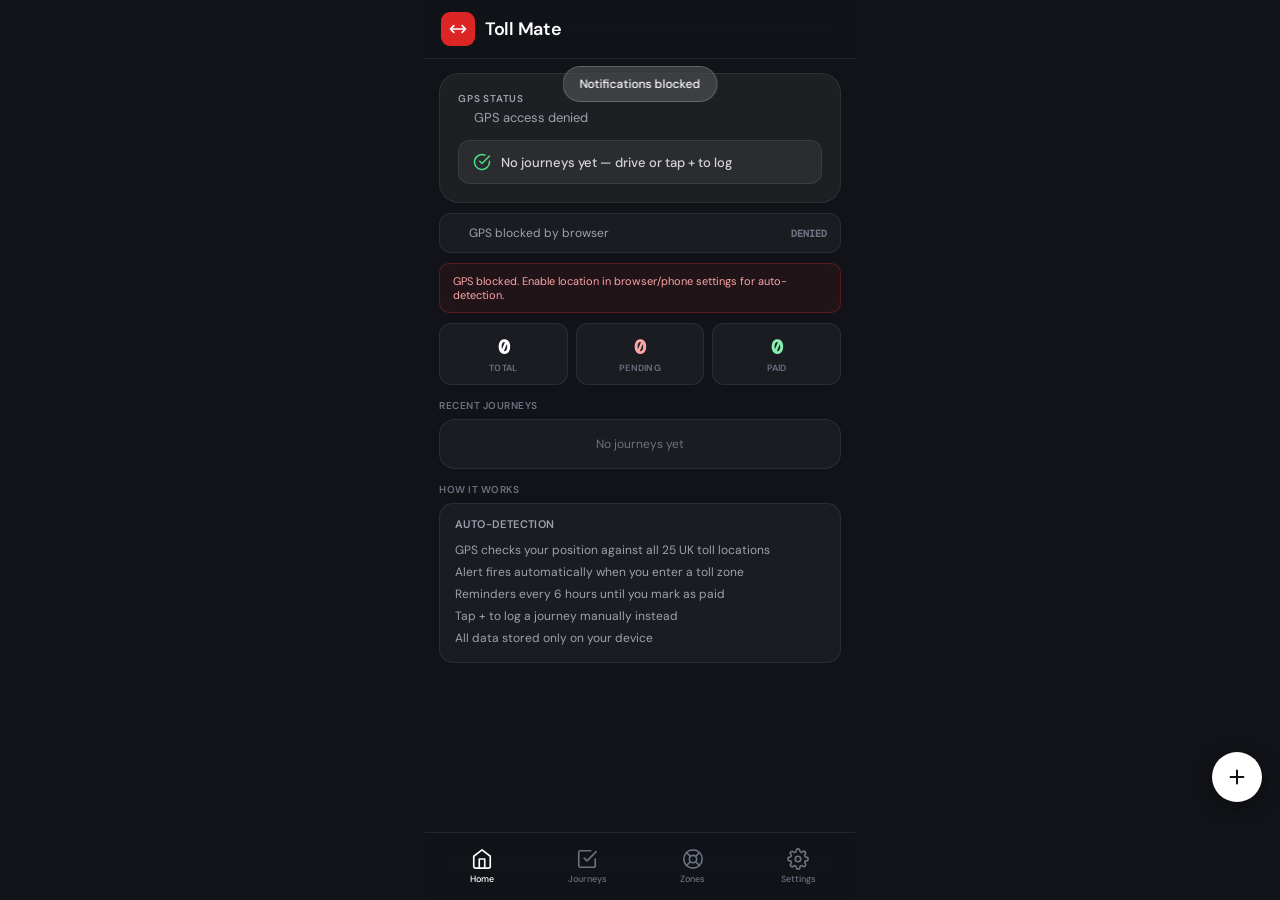
==== commit dd031b0f: "Add files via upload" ====
--- a/index.html
+++ b/index.html
@@ -12,14 +12,14 @@
 <style>
 *{box-sizing:border-box;margin:0;padding:0;-webkit-tap-highlight-color:transparent}
 :root{
-  --blue:#1A56DB;--blue-bg:#EEF3FF;--blue-dark:#1140B8;--blue-text:#1347C0;
+  --blue:#1A56DB;--blue-bg:#EEF3FF;--blue-text:#1347C0;
   --red:#DC2626;--red-bg:#FEF2F2;--red-text:#991B1B;
   --green:#16A34A;--green-bg:#F0FDF4;--green-text:#14532D;
   --amber:#D97706;--amber-bg:#FFFBEB;--amber-text:#92400E;
   --purple:#7C3AED;--purple-bg:#F5F3FF;--purple-text:#4C1D95;
   --gray:#6B7280;--gray-bg:#F3F4F6;--gray-text:#374151;
-  --surface:#FFFFFF;--surface2:#F7F8FA;--bg:#EDEDEE;
-  --border:rgba(0,0,0,0.09);--text:#111318;--muted:#6B7280;--hint:#9CA3AF;
+  --surface:#FFFFFF;--surface2:#F7F8FA;--bg:#111318;
+  --border:rgba(255,255,255,0.08);--text:#FFFFFF;--muted:#9CA3AF;--hint:#6B7280;
   --safe-top:env(safe-area-inset-top,0px);
   --safe-bottom:env(safe-area-inset-bottom,0px);
   --font:'DM Sans',system-ui,sans-serif;
@@ -27,157 +27,204 @@
 }
 html,body{height:100%;background:var(--bg);font-family:var(--font);color:var(--text);overflow:hidden}
 #app{display:flex;flex-direction:column;height:100%;max-width:430px;margin:0 auto;background:var(--bg);position:relative}
-.topbar{background:var(--surface);border-bottom:0.5px solid var(--border);padding:calc(var(--safe-top) + 12px) 16px 12px;display:flex;align-items:center;justify-content:space-between;flex-shrink:0;z-index:10}
+
+/* TOPBAR */
+.topbar{background:rgba(17,19,24,0.95);backdrop-filter:blur(12px);border-bottom:0.5px solid var(--border);padding:calc(var(--safe-top) + 12px) 16px 12px;display:flex;align-items:center;justify-content:space-between;flex-shrink:0;z-index:10}
 .topbar-logo{display:flex;align-items:center;gap:10px}
-.topbar-icon{width:34px;height:34px;background:var(--text);border-radius:9px;display:flex;align-items:center;justify-content:center}
+.topbar-icon{width:34px;height:34px;background:var(--red);border-radius:9px;display:flex;align-items:center;justify-content:center}
 .topbar-icon svg{width:20px;height:20px;fill:none;stroke:white;stroke-width:2;stroke-linecap:round;stroke-linejoin:round}
-.topbar-title{font-size:18px;font-weight:600;letter-spacing:-0.3px}
+.topbar-title{font-size:18px;font-weight:600;letter-spacing:-0.3px;color:white}
 .badge{background:var(--red);color:white;font-size:11px;font-weight:600;min-width:20px;height:20px;border-radius:10px;display:flex;align-items:center;justify-content:center;padding:0 6px;font-family:var(--mono)}
+
+/* SCREEN */
 .screen{flex:1;overflow-y:auto;overflow-x:hidden;-webkit-overflow-scrolling:touch;padding-bottom:84px}
 .screen::-webkit-scrollbar{display:none}
-.bottomnav{position:absolute;bottom:0;left:0;right:0;background:var(--surface);border-top:0.5px solid var(--border);display:grid;grid-template-columns:1fr 1fr 1fr 1fr;padding:8px 4px calc(8px + var(--safe-bottom));z-index:10}
+
+/* BOTTOMNAV */
+.bottomnav{position:absolute;bottom:0;left:0;right:0;background:rgba(17,19,24,0.95);backdrop-filter:blur(12px);border-top:0.5px solid var(--border);display:grid;grid-template-columns:1fr 1fr 1fr 1fr;padding:8px 4px calc(8px + var(--safe-bottom));z-index:10}
 .nav-btn{display:flex;flex-direction:column;align-items:center;gap:3px;border:none;background:none;cursor:pointer;border-radius:12px;padding:7px 4px;color:var(--hint);transition:color .15s;position:relative;font-family:var(--font)}
-.nav-btn.active{color:var(--text)}
+.nav-btn.active{color:white}
 .nav-btn svg{width:22px;height:22px;fill:none;stroke:currentColor;stroke-width:1.8;stroke-linecap:round;stroke-linejoin:round}
 .nav-btn span{font-size:9px;font-weight:500}
-.nav-dot{position:absolute;top:5px;right:calc(50% - 18px);width:8px;height:8px;background:var(--red);border-radius:50%;border:2px solid white}
-.hero{margin:14px 14px 10px;background:var(--text);border-radius:20px;padding:20px;color:white;position:relative;overflow:hidden}
-.hero::after{content:'';position:absolute;right:-30px;top:-30px;width:140px;height:140px;background:rgba(255,255,255,0.04);border-radius:50%}
-.hero-eyebrow{font-size:10px;font-weight:600;letter-spacing:0.8px;color:rgba(255,255,255,0.45);text-transform:uppercase;margin-bottom:4px}
+.nav-dot{position:absolute;top:5px;right:calc(50% - 18px);width:8px;height:8px;background:var(--red);border-radius:50%;border:2px solid var(--bg)}
+
+/* ALERT BANNER - shown when toll detected */
+.alert-banner{margin:14px 14px 0;background:linear-gradient(135deg,#DC2626,#B91C1C);border-radius:16px;padding:16px;color:white;animation:alertpulse 2s infinite}
+@keyframes alertpulse{0%,100%{box-shadow:0 0 0 0 rgba(220,38,38,0.4)}50%{box-shadow:0 0 0 8px rgba(220,38,38,0)}}
+.alert-title{font-size:11px;font-weight:600;letter-spacing:0.8px;text-transform:uppercase;opacity:0.7;margin-bottom:4px}
+.alert-name{font-size:20px;font-weight:600;letter-spacing:-0.4px;margin-bottom:4px}
+.alert-sub{font-size:13px;opacity:0.8;margin-bottom:14px}
+.alert-actions{display:grid;grid-template-columns:1fr 1fr;gap:8px}
+.alert-pay{background:white;color:var(--red);border:none;border-radius:10px;padding:11px;font-size:13px;font-weight:600;cursor:pointer;font-family:var(--font)}
+.alert-dismiss{background:rgba(255,255,255,0.15);color:white;border:0.5px solid rgba(255,255,255,0.3);border-radius:10px;padding:11px;font-size:13px;font-weight:600;cursor:pointer;font-family:var(--font)}
+
+/* HERO */
+.hero{margin:14px 14px 10px;background:rgba(255,255,255,0.05);border:0.5px solid var(--border);border-radius:20px;padding:18px;position:relative;overflow:hidden}
+.hero-eyebrow{font-size:10px;font-weight:600;letter-spacing:0.8px;color:var(--muted);text-transform:uppercase;margin-bottom:4px}
 .hero-status{display:flex;align-items:center;gap:8px;margin-bottom:14px}
-.gps-dot{width:8px;height:8px;background:#4ADE80;border-radius:50%;box-shadow:0 0 0 3px rgba(74,222,128,0.25);animation:pulse 2s infinite;flex-shrink:0}
+.gps-dot{width:8px;height:8px;border-radius:50%;flex-shrink:0}
+.gps-dot.active{background:#4ADE80;box-shadow:0 0 0 3px rgba(74,222,128,0.25);animation:pulse 2s infinite}
+.gps-dot.inactive{background:#6B7280}
+.gps-dot.searching{background:var(--amber);animation:pulse 1s infinite}
 @keyframes pulse{0%,100%{box-shadow:0 0 0 3px rgba(74,222,128,0.25)}50%{box-shadow:0 0 0 6px rgba(74,222,128,0.08)}}
-.hero-status-text{font-size:13px;color:rgba(255,255,255,0.7)}
-.hero-alert{background:rgba(255,255,255,0.08);border:0.5px solid rgba(255,255,255,0.12);border-radius:12px;padding:11px 13px;display:flex;align-items:center;gap:10px}
-.hero-alert svg{width:18px;height:18px;fill:none;stroke-width:2;stroke-linecap:round;flex-shrink:0}
-.hero-alert-text{font-size:13px;color:rgba(255,255,255,0.9);font-weight:500}
-.section-label{font-size:10px;font-weight:600;letter-spacing:0.5px;color:var(--muted);text-transform:uppercase;padding:0 14px;margin:14px 0 7px}
-.card{margin:0 14px 10px;background:var(--surface);border-radius:16px;border:0.5px solid var(--border);overflow:hidden}
-.journey-row{padding:13px 15px;border-bottom:0.5px solid var(--border);cursor:pointer;transition:background .1s;-webkit-user-select:none;user-select:none}
+.hero-status-text{font-size:13px;color:var(--muted)}
+.hero-card{background:rgba(255,255,255,0.06);border:0.5px solid rgba(255,255,255,0.08);border-radius:12px;padding:12px 14px;display:flex;align-items:center;gap:10px}
+.hero-card svg{width:18px;height:18px;fill:none;stroke-width:2;stroke-linecap:round;flex-shrink:0}
+.hero-card-text{font-size:13px;color:rgba(255,255,255,0.8);font-weight:500}
+
+.section-label{font-size:10px;font-weight:600;letter-spacing:0.5px;color:var(--hint);text-transform:uppercase;padding:0 14px;margin:14px 0 7px}
+.card{margin:0 14px 10px;background:rgba(255,255,255,0.04);border-radius:16px;border:0.5px solid var(--border);overflow:hidden}
+
+/* JOURNEY ROWS */
+.journey-row{padding:13px 15px;border-bottom:0.5px solid var(--border);cursor:pointer;transition:background .1s}
 .journey-row:last-child{border-bottom:none}
-.journey-row:active{background:var(--surface2)}
+.journey-row:active{background:rgba(255,255,255,0.05)}
 .jr-top{display:flex;align-items:flex-start;justify-content:space-between;margin-bottom:3px;gap:8px}
-.jr-name{font-size:14px;font-weight:500}
+.jr-name{font-size:14px;font-weight:500;color:white}
 .jr-sub{font-size:11px;color:var(--muted)}
 .jr-deadline{font-size:11px;color:var(--red);font-weight:500;font-family:var(--mono);margin-top:3px}
 .pill{font-size:10px;font-weight:600;padding:3px 8px;border-radius:6px;white-space:nowrap;flex-shrink:0}
-.pill-pending{background:var(--red-bg);color:var(--red-text)}
-.pill-paid{background:var(--green-bg);color:var(--green-text)}
-.pill-skip{background:var(--gray-bg);color:var(--gray-text)}
+.pill-pending{background:rgba(220,38,38,0.2);color:#FCA5A5}
+.pill-paid{background:rgba(22,163,74,0.2);color:#86EFAC}
+.pill-skip{background:rgba(107,114,128,0.2);color:#9CA3AF}
 .type-badge{font-size:9px;font-weight:600;padding:2px 6px;border-radius:4px;letter-spacing:0.3px;text-transform:uppercase;margin-right:4px}
-.type-toll{background:#FEF3C7;color:#92400E}
-.type-zone{background:var(--purple-bg);color:var(--purple-text)}
-.view-all{display:flex;align-items:center;justify-content:center;gap:6px;padding:12px;background:var(--surface);border:0.5px solid var(--border);border-radius:12px;margin:0 14px 10px;cursor:pointer;color:var(--blue-text);font-size:13px;font-weight:500;font-family:var(--font)}
-.view-all:active{background:var(--blue-bg)}
-.info-card{margin:0 14px 18px;background:var(--surface2);border:0.5px solid var(--border);border-radius:14px;padding:13px 15px}
+.type-toll{background:rgba(217,119,6,0.2);color:#FCD34D}
+.type-zone{background:rgba(124,58,237,0.2);color:#C4B5FD}
+
+.view-all{display:flex;align-items:center;justify-content:center;gap:6px;padding:12px;background:rgba(255,255,255,0.04);border:0.5px solid var(--border);border-radius:12px;margin:0 14px 10px;cursor:pointer;color:#60A5FA;font-size:13px;font-weight:500;font-family:var(--font)}
+
+.info-card{margin:0 14px 18px;background:rgba(255,255,255,0.04);border:0.5px solid var(--border);border-radius:14px;padding:13px 15px}
 .info-title{font-size:11px;font-weight:600;color:var(--muted);margin-bottom:8px;text-transform:uppercase;letter-spacing:0.4px}
 .info-list{list-style:none}
-.info-list li{font-size:12px;color:var(--gray-text);padding:2px 0;line-height:1.4}
-.add-btn{position:fixed;bottom:calc(84px + var(--safe-bottom) + 14px);right:18px;width:50px;height:50px;background:var(--text);border-radius:50%;border:none;display:flex;align-items:center;justify-content:center;cursor:pointer;box-shadow:0 4px 18px rgba(0,0,0,0.25);z-index:20;transition:transform .15s}
+.info-list li{font-size:12px;color:var(--muted);padding:2px 0;line-height:1.5}
+
+/* FAB */
+.add-btn{position:fixed;bottom:calc(84px + var(--safe-bottom) + 14px);right:18px;width:50px;height:50px;background:white;border-radius:50%;border:none;display:flex;align-items:center;justify-content:center;cursor:pointer;box-shadow:0 4px 18px rgba(0,0,0,0.4);z-index:20;transition:transform .15s}
 .add-btn:active{transform:scale(0.91)}
-.add-btn svg{width:22px;height:22px;fill:none;stroke:white;stroke-width:2.2;stroke-linecap:round}
+.add-btn svg{width:22px;height:22px;fill:none;stroke:#111318;stroke-width:2.2;stroke-linecap:round}
+
+/* FILTER */
 .filter-bar{padding:10px 14px;display:flex;gap:6px;overflow-x:auto;flex-shrink:0}
 .filter-bar::-webkit-scrollbar{display:none}
-.chip{padding:6px 11px;border-radius:20px;border:0.5px solid var(--border);background:var(--surface);font-size:11px;font-weight:500;color:var(--muted);cursor:pointer;white-space:nowrap;font-family:var(--font);flex-shrink:0}
-.chip-all.active{background:var(--text);color:white;border-color:var(--text)}
-.chip-pending.active{background:var(--red);color:white;border-color:var(--red)}
-.chip-paid.active{background:var(--green);color:white;border-color:var(--green)}
-.chip-skip.active{background:#374151;color:white;border-color:#374151}
-.detail-hero{background:var(--surface);border-bottom:0.5px solid var(--border);padding:14px 18px 16px}
-.detail-type-row{display:flex;align-items:center;gap:6px;margin-bottom:6px}
-.detail-name{font-size:19px;font-weight:600;letter-spacing:-0.4px;margin-bottom:3px}
+.chip{padding:6px 11px;border-radius:20px;border:0.5px solid var(--border);background:rgba(255,255,255,0.04);font-size:11px;font-weight:500;color:var(--muted);cursor:pointer;white-space:nowrap;font-family:var(--font);flex-shrink:0}
+.chip.active-all{background:white;color:#111318;border-color:white}
+.chip.active-pending{background:var(--red);color:white;border-color:var(--red)}
+.chip.active-paid{background:var(--green);color:white;border-color:var(--green)}
+.chip.active-skip{background:#374151;color:white;border-color:#374151}
+
+/* DETAIL */
+.detail-hero{background:rgba(255,255,255,0.04);border-bottom:0.5px solid var(--border);padding:14px 18px 16px}
+.detail-name{font-size:20px;font-weight:600;letter-spacing:-0.4px;margin-bottom:3px;color:white}
 .detail-loc{font-size:12px;color:var(--muted);margin-bottom:13px}
 .detail-meta{display:grid;grid-template-columns:1fr 1fr;gap:8px}
-.meta-box{background:var(--surface2);border:0.5px solid var(--border);border-radius:10px;padding:9px 11px}
+.meta-box{background:rgba(255,255,255,0.06);border:0.5px solid var(--border);border-radius:10px;padding:9px 11px}
 .meta-lbl{font-size:9px;font-weight:600;color:var(--hint);text-transform:uppercase;letter-spacing:0.4px;margin-bottom:2px}
-.meta-val{font-size:12px;font-weight:500;font-family:var(--mono)}
-.deadline-box{margin:12px 14px 0;background:var(--red-bg);border:0.5px solid rgba(220,38,38,0.12);border-radius:12px;padding:11px 13px;display:flex;align-items:center;gap:10px}
-.deadline-box svg{width:19px;height:19px;fill:none;stroke:var(--red);stroke-width:2;stroke-linecap:round;flex-shrink:0}
-.dl-lbl{font-size:9px;font-weight:600;color:var(--red-text);text-transform:uppercase;letter-spacing:0.3px;margin-bottom:2px}
-.dl-val{font-size:12px;font-weight:600;color:var(--red-text)}
+.meta-val{font-size:12px;font-weight:500;font-family:var(--mono);color:white}
+
+.deadline-box{margin:12px 14px 0;background:rgba(220,38,38,0.15);border:0.5px solid rgba(220,38,38,0.3);border-radius:12px;padding:11px 13px;display:flex;align-items:center;gap:10px}
+.deadline-box svg{width:19px;height:19px;fill:none;stroke:#FCA5A5;stroke-width:2;stroke-linecap:round;flex-shrink:0}
+.dl-lbl{font-size:9px;font-weight:600;color:#FCA5A5;text-transform:uppercase;letter-spacing:0.3px;margin-bottom:2px}
+.dl-val{font-size:12px;font-weight:600;color:#FCA5A5}
 .dl-cd{font-size:11px;color:var(--red);font-family:var(--mono);margin-top:1px}
-.resolved-box{margin:12px 14px 0;background:var(--green-bg);border:0.5px solid rgba(22,163,74,0.12);border-radius:12px;padding:11px 13px;display:flex;align-items:center;gap:10px}
-.resolved-box svg{width:19px;height:19px;fill:none;stroke:var(--green);stroke-width:2;stroke-linecap:round;flex-shrink:0}
-.resolved-text{font-size:13px;font-weight:500;color:var(--green-text)}
-.disclaimer-box{margin:10px 14px 0;background:var(--amber-bg);border:0.5px solid rgba(217,119,6,0.15);border-radius:10px;padding:10px 12px;font-size:11px;color:var(--amber-text);line-height:1.5}
-.disclaimer-box strong{font-weight:600}
+
+.resolved-box{margin:12px 14px 0;background:rgba(22,163,74,0.15);border:0.5px solid rgba(22,163,74,0.3);border-radius:12px;padding:11px 13px;display:flex;align-items:center;gap:10px}
+.resolved-box svg{width:19px;height:19px;fill:none;stroke:#86EFAC;stroke-width:2;stroke-linecap:round;flex-shrink:0}
+.resolved-text{font-size:13px;font-weight:500;color:#86EFAC}
+
+.disclaimer-box{margin:10px 14px 0;background:rgba(217,119,6,0.1);border:0.5px solid rgba(217,119,6,0.2);border-radius:10px;padding:10px 12px;font-size:11px;color:#FCD34D;line-height:1.5}
+
 .action-section{padding:12px 14px}
-.pay-btn{width:100%;background:var(--text);color:white;border:none;border-radius:12px;padding:14px;font-size:14px;font-weight:600;display:flex;align-items:center;justify-content:center;gap:8px;cursor:pointer;font-family:var(--font);margin-bottom:9px}
+.pay-btn{width:100%;background:white;color:#111318;border:none;border-radius:12px;padding:14px;font-size:14px;font-weight:600;display:flex;align-items:center;justify-content:center;gap:8px;cursor:pointer;font-family:var(--font);margin-bottom:9px}
 .pay-btn:active{opacity:0.85}
-.pay-btn svg{width:15px;height:15px;fill:none;stroke:white;stroke-width:2;stroke-linecap:round}
+.pay-btn svg{width:15px;height:15px;fill:none;stroke:#111318;stroke-width:2;stroke-linecap:round}
+.pay-btn.purple{background:#7C3AED;color:white}
+.pay-btn.purple svg{stroke:white}
 .sec-actions{display:grid;grid-template-columns:1fr 1fr;gap:8px}
-.sec-btn{padding:12px;border-radius:10px;border:0.5px solid var(--border);background:var(--surface);font-size:13px;font-weight:500;display:flex;align-items:center;justify-content:center;gap:6px;cursor:pointer;font-family:var(--font)}
+.sec-btn{padding:12px;border-radius:10px;border:0.5px solid var(--border);background:rgba(255,255,255,0.04);font-size:13px;font-weight:500;display:flex;align-items:center;justify-content:center;gap:6px;cursor:pointer;font-family:var(--font)}
 .sec-btn svg{width:15px;height:15px;fill:none;stroke:currentColor;stroke-width:2;stroke-linecap:round}
-.sec-paid{color:var(--green)}.sec-paid:active{background:var(--green-bg)}
-.sec-skip{color:var(--muted)}.sec-skip:active{background:var(--gray-bg)}
-.ghost-btn{width:100%;padding:12px;border-radius:10px;border:0.5px solid var(--border);background:var(--surface2);font-size:13px;font-weight:500;color:var(--muted);cursor:pointer;font-family:var(--font);display:flex;align-items:center;justify-content:center;gap:6px;margin-top:8px}
+.sec-paid{color:#86EFAC}.sec-paid:active{background:rgba(22,163,74,0.1)}
+.sec-skip{color:var(--muted)}.sec-skip:active{background:rgba(255,255,255,0.05)}
+.ghost-btn{width:100%;padding:12px;border-radius:10px;border:0.5px solid var(--border);background:rgba(255,255,255,0.04);font-size:13px;font-weight:500;color:var(--muted);cursor:pointer;font-family:var(--font);display:flex;align-items:center;justify-content:center;gap:6px;margin-top:8px}
 .ghost-btn svg{width:14px;height:14px;fill:none;stroke:currentColor;stroke-width:2;stroke-linecap:round}
-.ghost-btn.danger{color:var(--red);border-color:rgba(220,38,38,0.18)}
-.notif-info{margin:0 14px 14px;background:var(--surface2);border:0.5px solid var(--border);border-radius:10px;padding:10px 12px;font-size:11px;color:var(--muted);line-height:1.5}
-.modal-overlay{position:fixed;inset:0;background:rgba(0,0,0,0.5);z-index:50;display:flex;align-items:flex-end;justify-content:center}
-.modal{background:var(--surface);border-radius:22px 22px 0 0;padding:0 18px calc(18px + var(--safe-bottom));width:100%;max-width:430px;animation:slideup .22s ease;max-height:92vh;overflow-y:auto}
+.ghost-btn.danger{color:#FCA5A5;border-color:rgba(220,38,38,0.3)}
+.notif-info{margin:0 14px 14px;background:rgba(255,255,255,0.04);border:0.5px solid var(--border);border-radius:10px;padding:10px 12px;font-size:11px;color:var(--muted);line-height:1.5}
+
+/* MODAL */
+.modal-overlay{position:fixed;inset:0;background:rgba(0,0,0,0.7);z-index:50;display:flex;align-items:flex-end;justify-content:center}
+.modal{background:#1C1F26;border-radius:22px 22px 0 0;padding:0 18px calc(18px + var(--safe-bottom));width:100%;max-width:430px;animation:slideup .22s ease;max-height:92vh;overflow-y:auto}
 @keyframes slideup{from{transform:translateY(100%)}to{transform:translateY(0)}}
 .modal::-webkit-scrollbar{display:none}
 .modal-handle{width:36px;height:4px;background:var(--border);border-radius:2px;margin:12px auto 18px}
-.modal-title{font-size:16px;font-weight:600;margin-bottom:14px}
+.modal-title{font-size:16px;font-weight:600;margin-bottom:14px;color:white}
 .form-group{margin-bottom:12px}
 .form-label{font-size:11px;font-weight:500;color:var(--muted);margin-bottom:5px;display:block}
-.form-select,.form-input,.form-textarea{width:100%;padding:11px 13px;border:0.5px solid rgba(0,0,0,0.15);border-radius:10px;font-size:14px;font-family:var(--font);background:var(--surface2);color:var(--text);appearance:none;-webkit-appearance:none}
-.form-select:focus,.form-input:focus,.form-textarea:focus{outline:none;border-color:var(--blue)}
+.form-select,.form-input,.form-textarea{width:100%;padding:11px 13px;border:0.5px solid rgba(255,255,255,0.1);border-radius:10px;font-size:14px;font-family:var(--font);background:rgba(255,255,255,0.06);color:white;appearance:none;-webkit-appearance:none}
+.form-select:focus,.form-input:focus,.form-textarea:focus{outline:none;border-color:rgba(255,255,255,0.3)}
+.form-select option{background:#1C1F26;color:white}
 .form-textarea{min-height:64px;resize:none}
-.modal-disclaimer{background:var(--amber-bg);border:0.5px solid rgba(217,119,6,0.15);border-radius:10px;padding:10px 12px;font-size:11px;color:var(--amber-text);line-height:1.5;margin-bottom:14px}
+.modal-disclaimer{background:rgba(220,38,38,0.1);border:0.5px solid rgba(220,38,38,0.2);border-radius:10px;padding:10px 12px;font-size:11px;color:#FCA5A5;line-height:1.5;margin-bottom:14px}
 .modal-actions{display:grid;grid-template-columns:1fr 1fr;gap:9px;margin-top:16px}
-.modal-cancel{padding:13px;border-radius:10px;border:0.5px solid var(--border);background:var(--surface2);font-size:14px;font-weight:500;color:var(--muted);cursor:pointer;font-family:var(--font)}
-.modal-confirm{padding:13px;border-radius:10px;border:none;background:var(--text);font-size:14px;font-weight:600;color:white;cursor:pointer;font-family:var(--font)}
+.modal-cancel{padding:13px;border-radius:10px;border:0.5px solid var(--border);background:rgba(255,255,255,0.06);font-size:14px;font-weight:500;color:var(--muted);cursor:pointer;font-family:var(--font)}
+.modal-confirm{padding:13px;border-radius:10px;border:none;background:white;font-size:14px;font-weight:600;color:#111318;cursor:pointer;font-family:var(--font)}
 .modal-confirm:active{opacity:0.85}
+
+/* SETTINGS */
 .settings-group{margin:0 14px 12px}
 .settings-group-lbl{font-size:10px;font-weight:600;color:var(--hint);text-transform:uppercase;letter-spacing:0.5px;padding:0 3px;margin-bottom:6px}
-.settings-card{background:var(--surface);border:0.5px solid var(--border);border-radius:14px;overflow:hidden}
+.settings-card{background:rgba(255,255,255,0.04);border:0.5px solid var(--border);border-radius:14px;overflow:hidden}
 .setting-row{padding:13px 15px;border-bottom:0.5px solid var(--border);display:flex;align-items:center;justify-content:space-between;cursor:pointer}
 .setting-row:last-child{border-bottom:none}
 .setting-left{display:flex;align-items:center;gap:11px}
 .setting-icon{width:30px;height:30px;border-radius:8px;display:flex;align-items:center;justify-content:center;flex-shrink:0}
 .setting-icon svg{width:15px;height:15px;fill:none;stroke:currentColor;stroke-width:2;stroke-linecap:round}
-.si-blue{background:var(--blue-bg);color:var(--blue)}
-.si-green{background:var(--green-bg);color:var(--green)}
-.si-amber{background:var(--amber-bg);color:var(--amber)}
-.si-gray{background:var(--gray-bg);color:var(--gray)}
-.si-red{background:var(--red-bg);color:var(--red)}
-.si-purple{background:var(--purple-bg);color:var(--purple)}
-.setting-name{font-size:13px;font-weight:500}
+.si-blue{background:rgba(26,86,219,0.2);color:#60A5FA}
+.si-green{background:rgba(22,163,74,0.2);color:#86EFAC}
+.si-amber{background:rgba(217,119,6,0.2);color:#FCD34D}
+.si-gray{background:rgba(107,114,128,0.2);color:#9CA3AF}
+.si-red{background:rgba(220,38,38,0.2);color:#FCA5A5}
+.si-purple{background:rgba(124,58,237,0.2);color:#C4B5FD}
+.setting-name{font-size:13px;font-weight:500;color:white}
 .setting-desc{font-size:11px;color:var(--hint);margin-top:1px}
 .toggle{width:42px;height:25px;border-radius:13px;position:relative;cursor:pointer;transition:background .2s;flex-shrink:0;border:none}
 .toggle.on{background:var(--green)}
-.toggle.off{background:#D1D5DB}
-.toggle-thumb{position:absolute;top:3px;width:19px;height:19px;background:white;border-radius:50%;transition:left .2s;box-shadow:0 1px 3px rgba(0,0,0,0.18)}
+.toggle.off{background:rgba(255,255,255,0.15)}
+.toggle-thumb{position:absolute;top:3px;width:19px;height:19px;background:white;border-radius:50%;transition:left .2s;box-shadow:0 1px 3px rgba(0,0,0,0.3)}
 .toggle.on .toggle-thumb{left:20px}
 .toggle.off .toggle-thumb{left:3px}
+
 .screen-header{padding:12px 14px 2px;display:flex;align-items:center;gap:10px}
-.back-btn{width:30px;height:30px;border-radius:8px;border:0.5px solid var(--border);background:var(--surface);display:flex;align-items:center;justify-content:center;cursor:pointer;flex-shrink:0}
-.back-btn svg{width:16px;height:16px;fill:none;stroke:currentColor;stroke-width:2;stroke-linecap:round}
-.screen-header-title{font-size:16px;font-weight:600}
+.back-btn{width:30px;height:30px;border-radius:8px;border:0.5px solid var(--border);background:rgba(255,255,255,0.06);display:flex;align-items:center;justify-content:center;cursor:pointer;flex-shrink:0}
+.back-btn svg{width:16px;height:16px;fill:none;stroke:white;stroke-width:2;stroke-linecap:round}
+.screen-header-title{font-size:16px;font-weight:600;color:white}
 .empty{padding:44px 20px;text-align:center;color:var(--hint)}
-.empty svg{width:36px;height:36px;margin-bottom:10px;opacity:0.35;fill:none;stroke:currentColor;stroke-width:1.5;display:block;margin-left:auto;margin-right:auto}
+.empty svg{width:36px;height:36px;margin-bottom:10px;opacity:0.3;fill:none;stroke:currentColor;stroke-width:1.5;display:block;margin-left:auto;margin-right:auto}
 .empty p{font-size:13px}
-.install-banner{margin:0 14px 10px;background:#FFFBEB;border:0.5px solid rgba(217,119,6,0.18);border-radius:12px;padding:11px 13px}
-.install-title{font-size:11px;font-weight:600;color:#92400E;margin-bottom:3px}
-.install-text{font-size:11px;color:#B45309;line-height:1.5}
-.legal-text-block{margin:0 14px 10px;background:var(--surface);border:0.5px solid var(--border);border-radius:14px;padding:13px 15px}
-.legal-text{font-size:11px;color:var(--gray-text);line-height:1.6;margin-bottom:10px}
+
+.legal-text-block{margin:0 14px 10px;background:rgba(255,255,255,0.04);border:0.5px solid var(--border);border-radius:14px;padding:13px 15px}
+.legal-text{font-size:11px;color:var(--muted);line-height:1.6;margin-bottom:10px}
 .legal-text:last-child{margin-bottom:0}
-.legal-text strong{font-weight:600;color:var(--text)}
-.toast{position:fixed;top:calc(var(--safe-top) + 66px);left:50%;transform:translateX(-50%) translateY(-16px);background:#111318;color:white;padding:9px 16px;border-radius:20px;font-size:12px;font-weight:500;z-index:100;opacity:0;transition:all .25s;pointer-events:none;white-space:nowrap}
+.legal-text strong{font-weight:600;color:white}
+
+/* GPS STATUS CARD */
+.gps-card{margin:0 14px 10px;background:rgba(255,255,255,0.04);border:0.5px solid var(--border);border-radius:12px;padding:11px 13px;display:flex;align-items:center;justify-content:space-between}
+.gps-card-left{display:flex;align-items:center;gap:8px;font-size:12px;color:var(--muted)}
+.gps-card-right{font-size:10px;font-weight:600;font-family:var(--mono)}
+.gps-ok{color:#4ADE80}
+.gps-searching{color:var(--amber)}
+.gps-off{color:var(--hint)}
+
+.count-summary{display:grid;grid-template-columns:1fr 1fr 1fr;gap:8px;margin:0 14px 10px}
+.count-box{background:rgba(255,255,255,0.04);border:0.5px solid var(--border);border-radius:12px;padding:10px;text-align:center}
+.count-num{font-size:20px;font-weight:600;font-family:var(--mono);letter-spacing:-0.5px;color:white}
+.count-lbl{font-size:9px;font-weight:600;color:var(--hint);text-transform:uppercase;letter-spacing:0.3px;margin-top:2px}
+.count-num.red{color:#FCA5A5}
+.count-num.green{color:#86EFAC}
+
+.toast{position:fixed;top:calc(var(--safe-top) + 66px);left:50%;transform:translateX(-50%) translateY(-16px);background:rgba(255,255,255,0.15);backdrop-filter:blur(12px);color:white;padding:9px 16px;border-radius:20px;font-size:12px;font-weight:500;z-index:100;opacity:0;transition:all .25s;pointer-events:none;white-space:nowrap;border:0.5px solid rgba(255,255,255,0.2)}
 .toast.show{opacity:1;transform:translateX(-50%) translateY(0)}
-.count-summary{display:grid;grid-template-columns:1fr 1fr 1fr;gap:8px;margin:0 14px 10px}
-.count-box{background:var(--surface);border:0.5px solid var(--border);border-radius:12px;padding:10px 10px 8px;text-align:center}
-.count-num{font-size:20px;font-weight:600;font-family:var(--mono);letter-spacing:-0.5px}
-.count-lbl{font-size:9px;font-weight:600;color:var(--muted);text-transform:uppercase;letter-spacing:0.3px;margin-top:2px}
-.count-num.red{color:var(--red)}
-.count-num.green{color:var(--green)}
-.db-status{margin:0 14px 10px;background:var(--surface2);border:0.5px solid var(--border);border-radius:10px;padding:9px 12px;font-size:11px;color:var(--muted);display:flex;align-items:center;gap:6px}
-.db-dot{width:6px;height:6px;border-radius:50%;background:var(--green);flex-shrink:0}
-.db-dot.loading{background:var(--amber);animation:pulse 1s infinite}
-.db-dot.error{background:var(--red)}
+
+/* DISTANCE DISPLAY */
+.distance-card{margin:0 14px 10px;background:rgba(255,255,255,0.04);border:0.5px solid var(--border);border-radius:12px;padding:10px 13px;font-size:11px;color:var(--muted);font-family:var(--mono)}
 </style>
 </head>
 <body>
@@ -212,117 +259,210 @@
 </div>
 <div class="toast" id="toast"></div>
 <script>
-// ── GOOGLE SHEET CONFIG ───────────────────────────────────────────────────────
-const SHEET_ID = '1Ml0QS6EYeexJxkcmtHMLcNdHlN4HQPp0BKnFzrpghFs';
-const SHEET_CSV_URL = `https://docs.google.com/spreadsheets/d/${SHEET_ID}/gviz/tq?tqx=out:csv&sheet=Sheet1`;
-
-// ── DATABASE ──────────────────────────────────────────────────────────────────
-let LOCATIONS = [];
-let dbStatus = 'loading'; // loading | live | cached | error
-
-function parseCSV(text) {
-  const lines = text.trim().split('\n');
-  const headers = lines[0].replace(/"/g,'').split(',');
-  return lines.slice(1).map(line => {
-    const vals = [];
-    let cur = '', inQ = false;
-    for (let i = 0; i < line.length; i++) {
-      if (line[i] === '"') { inQ = !inQ; continue; }
-      if (line[i] === ',' && !inQ) { vals.push(cur); cur = ''; continue; }
-      cur += line[i];
+// ── TOLL DATABASE — exact coordinates and radii from your AIA file ─────────────
+const TOLL_LOCATIONS = [
+  {name:'Mersey Gateway Bridge',  lat:53.3386,  lng:-2.7035, radius:6000, type:'Toll', deadline:'midnight_next_day', url:'https://www.merseyflow.co.uk', compliance:'Pay required after crossing — ANPR cashless system', noPay:false},
+  {name:'Silver Jubilee Bridge',   lat:53.3519,  lng:-2.7320, radius:1200, type:'Toll', deadline:'midnight_next_day', url:'https://www.merseyflow.co.uk', compliance:'Pay required after crossing — ANPR cashless system', noPay:false},
+  {name:'Dartford Crossing',       lat:51.4540,  lng:0.2760,  radius:2200, type:'Toll', deadline:'midnight_next_day', url:'https://www.gov.uk/pay-dartford-crossing-charge', compliance:'Pay required after crossing — ANPR cashless no booths', noPay:false},
+  {name:'Tyne Tunnel',             lat:54.9925,  lng:-1.4630, radius:1800, type:'Toll', deadline:'midnight_next_day', url:'https://www.tt2.co.uk/how-do-you-want-to-pay/', compliance:'Pay required by midnight the day after crossing', noPay:false},
+  {name:'Blackwall Tunnel',        lat:51.4955,  lng:-0.0088, radius:1600, type:'Toll', deadline:'tfl_pay_window',    url:'https://tfl.gov.uk/modes/driving/silvertown-blackwall-tunnels-charge/paying-blackwall-and-silvertown-tunnel-charges', compliance:'Charges apply 06:00–22:00 daily', noPay:false},
+  {name:'Silvertown Tunnel',       lat:51.5005,  lng:0.0085,  radius:1600, type:'Toll', deadline:'tfl_pay_window',    url:'https://tfl.gov.uk/modes/driving/silvertown-blackwall-tunnels-charge/paying-blackwall-and-silvertown-tunnel-charges', compliance:'Charges apply 06:00–22:00 daily', noPay:false},
+  {name:'M6 Toll West',            lat:52.6730,  lng:-2.0180, radius:2500, type:'Toll', deadline:'operator_rules',   url:'https://www.m6toll.co.uk', compliance:'Pay at toll point or via Breeze account', noPay:false},
+  {name:'M6 Toll Central',         lat:52.6330,  lng:-1.9020, radius:2500, type:'Toll', deadline:'operator_rules',   url:'https://www.m6toll.co.uk', compliance:'Pay at toll point or via Breeze account', noPay:false},
+  {name:'M6 Toll East',            lat:52.6120,  lng:-1.7700, radius:2500, type:'Toll', deadline:'operator_rules',   url:'https://www.m6toll.co.uk', compliance:'Pay at toll point or via Breeze account', noPay:false},
+  {name:'Durham Road User Zone',   lat:54.7756,  lng:-1.5752, radius:350,  type:'Zone', deadline:'within_24_hours',  url:'https://www.durham.gov.uk/article/3437/Durham-Road-User-Charge-Zone', compliance:'Diesel pre-2015 or petrol pre-2006 may be charged', noPay:false},
+  {name:'London ULEZ',             lat:51.5074,  lng:-0.1278, radius:26000,type:'Zone', deadline:'tfl_pay_window',   url:'https://tfl.gov.uk/modes/driving/ultra-low-emission-zone/ulez-payments', compliance:'Diesel pre-2015 or petrol pre-2006 may be charged', noPay:false},
+  {name:'London Congestion Zone',  lat:51.5074,  lng:-0.1278, radius:4200, type:'Zone', deadline:'tfl_pay_window',   url:'https://tfl.gov.uk/modes/driving/congestion-charge/paying-the-congestion-charge', compliance:'£18/day charge 07:00–18:00 daily', noPay:false},
+  {name:'London LEZ',              lat:51.5074,  lng:-0.1278, radius:30000,type:'Zone', deadline:'tfl_pay_window',   url:'https://tfl.gov.uk/modes/driving/low-emission-zone/lez-payments', compliance:'Larger vehicles (lorries, buses, coaches) may be charged', noPay:false},
+  {name:'Oxford ZEZ',              lat:51.7520,  lng:-1.2577, radius:900,  type:'Zone', deadline:'zez_daily',        url:'https://www.oxfordshire.gov.uk/transport-and-travel/oxford-zero-emission-zone-zez/check-your-vehicle-and-pay', compliance:'Non zero emission vehicles charged £2–£10 daily', noPay:false},
+  {name:'Bath CAZ',                lat:51.3811,  lng:-2.3590, radius:2000, type:'Zone', deadline:'caz_daily',        url:'https://www.gov.uk/clean-air-zones', compliance:'Diesel pre-2015 or petrol pre-2006 may be charged', noPay:false},
+  {name:'Birmingham CAZ',          lat:52.4862,  lng:-1.8904, radius:4000, type:'Zone', deadline:'caz_daily',        url:'https://www.gov.uk/clean-air-zones', compliance:'Diesel pre-2015 or petrol pre-2006 may be charged', noPay:false},
+  {name:'Bradford CAZ',            lat:53.7950,  lng:-1.7594, radius:3000, type:'Zone', deadline:'caz_daily',        url:'https://www.gov.uk/clean-air-zones', compliance:'Diesel pre-2015 or petrol pre-2006 may be charged', noPay:false},
+  {name:'Bristol CAZ',             lat:51.4545,  lng:-2.5879, radius:3000, type:'Zone', deadline:'caz_daily',        url:'https://www.gov.uk/clean-air-zones', compliance:'Diesel pre-2015 or petrol pre-2006 may be charged', noPay:false},
+  {name:'Portsmouth CAZ',          lat:50.8198,  lng:-1.0880, radius:2500, type:'Zone', deadline:'caz_daily',        url:'https://www.gov.uk/clean-air-zones', compliance:'Diesel pre-2015 or petrol pre-2006 may be charged', noPay:false},
+  {name:'Sheffield CAZ',           lat:53.3811,  lng:-1.4701, radius:3000, type:'Zone', deadline:'caz_daily',        url:'https://www.gov.uk/clean-air-zones', compliance:'Diesel pre-2015 or petrol pre-2006 may be charged', noPay:false},
+  {name:'Tyneside CAZ',            lat:54.9783,  lng:-1.6178, radius:3000, type:'Zone', deadline:'caz_daily',        url:'https://www.gov.uk/clean-air-zones', compliance:'Diesel pre-2015 or petrol pre-2006 may be charged', noPay:false},
+  {name:'Glasgow LEZ',             lat:55.8642,  lng:-4.2518, radius:2500, type:'Zone', deadline:'lez_rules',        url:'https://www.glasgow.gov.uk/article/4985/Glasgow-s-Low-Emission-Zone', compliance:'Euro 6 diesel / Euro 4 petrol required. Cannot pre-pay', noPay:true},
+  {name:'Edinburgh LEZ',           lat:55.9533,  lng:-3.1883, radius:2500, type:'Zone', deadline:'lez_rules',        url:'https://www.edinburgh.gov.uk/low-emission-zone/lez-penalty-charges', compliance:'Euro 6 diesel / Euro 4 petrol required. Cannot pre-pay', noPay:true},
+  {name:'Aberdeen LEZ',            lat:57.1497,  lng:-2.0943, radius:2200, type:'Zone', deadline:'lez_rules',        url:'https://www.aberdeencity.gov.uk/services/roads-travel-and-parking/low-emission-zone', compliance:'Euro 6 diesel / Euro 4 petrol required. Cannot pre-pay', noPay:true},
+  {name:'Dundee LEZ',              lat:56.4620,  lng:-2.9707, radius:2000, type:'Zone', deadline:'lez_rules',        url:'https://www.dundeecity.gov.uk/service-area/city-development/low-emission-zone', compliance:'Euro 6 diesel / Euro 4 petrol required. Cannot pre-pay', noPay:true},
+  {name:'Other toll / zone',       lat:0,        lng:0,       radius:0,    type:'Toll', deadline:'midnight_next_day', url:'', compliance:'Check official signage', noPay:false},
+];
+
+const DEADLINE_LABELS = {
+  midnight_next_day:'Pay by midnight the day after crossing',
+  tfl_pay_window:'Pay by midnight on the third day after travel',
+  within_24_hours:'Pay within 24 hours of entering zone',
+  operator_rules:'Pay at toll point or via Breeze account',
+  zez_daily:'Pay on the day or up to 6 days after entry',
+  caz_daily:'Pay before or on day of entry',
+  lez_rules:'Cannot pre-pay — penalty only if non-compliant'
+};
+
+// ── GPS ENGINE — translated directly from your MIT App Inventor AIA ──────────
+// DistanceMeters function — exact formula from your AIA blocks
+function distanceMeters(lat1, lng1, lat2, lng2) {
+  const dlat = lat2 - lat1;
+  const dlng = lng2 - lng1;
+  const avgLat = (lat1 + lat2) / 2;
+  return 111320 * Math.sqrt(dlat * dlat + dlng * dlng * Math.cos(avgLat) * Math.cos(avgLat));
+}
+
+function deadlineISO(rule) {
+  const d = new Date();
+  if (rule === 'midnight_next_day') { d.setDate(d.getDate()+1); d.setHours(23,59,0,0); }
+  else if (rule === 'tfl_pay_window') { d.setDate(d.getDate()+3); d.setHours(23,59,0,0); }
+  else if (rule === 'within_24_hours') { d.setDate(d.getDate()+1); d.setHours(23,59,0,0); }
+  else if (rule === 'zez_daily' || rule === 'caz_daily') { d.setDate(d.getDate()+6); d.setHours(23,59,0,0); }
+  else if (rule === 'operator_rules') { d.setHours(23,59,0,0); }
+  else if (rule === 'lez_rules') { d.setDate(d.getDate()+1); d.setHours(23,59,0,0); }
+  else { d.setDate(d.getDate()+1); d.setHours(23,59,0,0); }
+  return d.toISOString();
+}
+
+// ── GPS STATE ─────────────────────────────────────────────────────────────────
+let gpsState = 'off'; // off | searching | active | denied
+let currentLat = null;
+let currentLng = null;
+let gpsWatchId = null;
+let wasInside = false;
+let cooldown = 0;
+let cooldownTimer = null;
+let reminderTimers = {};
+let currentDetected = null; // currently detected toll
+let trackingEnabled = true;
+
+// Mirrors the MIT App Inventor Clock.Timer logic — runs every second
+function startGPSEngine() {
+  if (!navigator.geolocation) { gpsState = 'denied'; render(); return; }
+  if (!trackingEnabled) return;
+  gpsState = 'searching';
+  render();
+  gpsWatchId = navigator.geolocation.watchPosition(
+    pos => {
+      currentLat = pos.coords.latitude;
+      currentLng = pos.coords.longitude;
+      gpsState = 'active';
+      checkTollProximity();
+      render();
+    },
+    err => {
+      if (err.code === 1) { gpsState = 'denied'; trackingEnabled = false; }
+      else { gpsState = 'searching'; }
+      render();
+    },
+    { enableHighAccuracy: true, maximumAge: 10000, timeout: 30000 }
+  );
+}
+
+function stopGPS() {
+  if (gpsWatchId !== null) { navigator.geolocation.clearWatch(gpsWatchId); gpsWatchId = null; }
+  gpsState = 'off'; currentLat = null; currentLng = null;
+  currentDetected = null; wasInside = false;
+  render();
+}
+
+// Core detection logic — mirrors the forEach loop in your AIA exactly
+function checkTollProximity() {
+  if (currentLat === null || currentLng === null) return;
+  if (cooldown > 0) { cooldown--; return; }
+
+  let insideAny = false;
+  let closestDist = 99999999;
+  let closestToll = null;
+
+  TOLL_LOCATIONS.forEach(toll => {
+    if (toll.lat === 0) return; // skip "Other" entry
+    const dist = distanceMeters(currentLat, currentLng, toll.lat, toll.lng);
+    if (dist < closestDist) {
+      closestDist = dist;
+      closestToll = toll;
     }
-    vals.push(cur);
-    const obj = {};
-    headers.forEach((h, i) => obj[h.trim()] = (vals[i] || '').trim());
-    return obj;
-  }).filter(r => r.name && r.active !== 'FALSE');
-}
-
-function sheetRowToLocation(r) {
-  return {
-    name: r.name,
-    location: r.location,
-    type: r.type,
-    deadline: r.deadline,
-    deadlineLabel: r.deadline_label,
-    url: r.url,
-    compliance: r.compliance,
-    noPay: r.no_pay === 'TRUE',
-    lat: parseFloat(r.lat),
-    lng: parseFloat(r.lng),
-    lastVerified: r.last_verified
+    if (dist <= toll.radius) {
+      insideAny = true;
+    }
+  });
+
+  if (insideAny && !wasInside) {
+    // New toll detected — mirrors the "wasInside = FALSE" branch in AIA
+    wasInside = true;
+    cooldown = 60; // 60 second cooldown same as AIA
+    currentDetected = closestToll;
+    triggerTollDetected(closestToll);
+  } else if (!insideAny) {
+    wasInside = false;
+    if (currentDetected && screen !== 'dashboard') currentDetected = null;
+  }
+}
+
+function triggerTollDetected(toll) {
+  // Log the journey automatically
+  const j = {
+    id: nextId(),
+    name: toll.name,
+    location: toll.type === 'Zone' ? 'Charging Zone' : 'Toll Road',
+    type: toll.type,
+    date: new Date().toISOString(),
+    deadline: deadlineISO(toll.deadline),
+    deadlineLabel: DEADLINE_LABELS[toll.deadline] || 'Check official website',
+    status: 'pending',
+    url: toll.url,
+    compliance: toll.compliance,
+    noPay: toll.noPay,
+    autoDetected: true,
+    reg: '', notes: ''
   };
-}
-
-async function loadDatabase() {
-  // Try live sheet first
-  try {
-    const res = await fetch(SHEET_CSV_URL, { cache: 'no-store' });
-    if (!res.ok) throw new Error('Sheet fetch failed');
-    const text = await res.text();
-    const rows = parseCSV(text);
-    if (rows.length < 5) throw new Error('Too few rows');
-    LOCATIONS = rows.map(sheetRowToLocation);
-    // Add manual entry option
-    LOCATIONS.push({ name: 'Other toll / zone', location: 'UK', type: 'Toll', deadline: 'midnight_next_day', deadlineLabel: 'Pay by midnight next day', url: '', compliance: 'Check official signage', noPay: false });
-    dbStatus = 'live';
-    // Cache it
-    try { localStorage.setItem('tm_db', JSON.stringify(LOCATIONS)); localStorage.setItem('tm_db_ts', Date.now()); } catch(e) {}
-    return true;
-  } catch(e) {
-    // Fall back to cache
+  journeys = [j, ...journeys];
+  save(journeys);
+  // Show notification
+  showTollNotification(toll, j.id);
+  // Schedule 6-hour reminder (21600 seconds — same as AIA)
+  scheduleReminder(j.id, toll, 21600 * 1000);
+  toast('⚠ Toll detected: ' + toll.name);
+  render();
+}
+
+function showTollNotification(toll, journeyId) {
+  if (notifOk && settings.notif) {
     try {
-      const cached = localStorage.getItem('tm_db');
-      if (cached) {
-        LOCATIONS = JSON.parse(cached);
-        dbStatus = 'cached';
-        return true;
-      }
-    } catch(e2) {}
-    // Fall back to hardcoded
-    dbStatus = 'error';
-    LOCATIONS = FALLBACK_LOCATIONS;
-    return false;
+      new Notification('⚠ Toll Mate — ' + toll.name, {
+        body: 'You have entered ' + toll.name + '. ' + (DEADLINE_LABELS[toll.deadline] || 'Pay at official portal.'),
+        tag: 'tm-detect-' + journeyId,
+        requireInteraction: true
+      });
+    } catch(e) {}
   }
 }
 
-// ── FALLBACK DATABASE (in case sheet unreachable and no cache) ────────────────
-const FALLBACK_LOCATIONS = [
-  {name:'Mersey Gateway Bridge',location:'Merseyside',type:'Toll',deadline:'midnight_next_day',deadlineLabel:'Pay by midnight the day you cross',url:'https://www.merseyflow.co.uk',compliance:'Pay required after crossing — ANPR cashless system',noPay:false},
-  {name:'Silver Jubilee Bridge',location:'Merseyside',type:'Toll',deadline:'midnight_next_day',deadlineLabel:'Pay by midnight the day you cross',url:'https://www.merseyflow.co.uk',compliance:'Pay required after crossing — ANPR cashless system',noPay:false},
-  {name:'Dartford Crossing',location:'Kent / Essex',type:'Toll',deadline:'midnight_next_day',deadlineLabel:'Pay by midnight the day after crossing',url:'https://www.gov.uk/pay-dartford-crossing-charge',compliance:'Pay required after crossing — ANPR cashless no booths',noPay:false},
-  {name:'Tyne Tunnel',location:'Tyne & Wear',type:'Toll',deadline:'midnight_next_day',deadlineLabel:'Pay by midnight the day after crossing',url:'https://www.tt2.co.uk/how-do-you-want-to-pay/',compliance:'Pay required by midnight the day after crossing',noPay:false},
-  {name:'Blackwall Tunnel',location:'East London',type:'Toll',deadline:'tfl_pay_window',deadlineLabel:'Pay by midnight the day after crossing',url:'https://tfl.gov.uk/modes/driving/silvertown-blackwall-tunnels-charge/paying-blackwall-and-silvertown-tunnel-charges',compliance:'Charges apply 06:00-22:00 daily',noPay:false},
-  {name:'Silvertown Tunnel',location:'East London',type:'Toll',deadline:'tfl_pay_window',deadlineLabel:'Pay by midnight the day after crossing',url:'https://tfl.gov.uk/modes/driving/silvertown-blackwall-tunnels-charge/paying-blackwall-and-silvertown-tunnel-charges',compliance:'Charges apply 06:00-22:00 daily',noPay:false},
-  {name:'M6 Toll (West)',location:'Midlands',type:'Toll',deadline:'operator_rules',deadlineLabel:'Pay at toll point or via Breeze account',url:'https://www.m6toll.co.uk',compliance:'Pay at toll point or via Breeze ANPR account',noPay:false},
-  {name:'M6 Toll (Central)',location:'Midlands',type:'Toll',deadline:'operator_rules',deadlineLabel:'Pay at toll point or via Breeze account',url:'https://www.m6toll.co.uk',compliance:'Pay at toll point or via Breeze ANPR account',noPay:false},
-  {name:'M6 Toll (East)',location:'Midlands',type:'Toll',deadline:'operator_rules',deadlineLabel:'Pay at toll point or via Breeze account',url:'https://www.m6toll.co.uk',compliance:'Pay at toll point or via Breeze ANPR account',noPay:false},
-  {name:'Durham Road User Zone',location:'Durham City',type:'Zone',deadline:'within_24_hours',deadlineLabel:'Pay within 24 hours of entering zone',url:'https://www.durham.gov.uk/article/3437/Durham-Road-User-Charge-Zone',compliance:'Diesel pre-2015 or petrol pre-2006 may be charged',noPay:false},
-  {name:'London ULEZ',location:'Greater London',type:'Zone',deadline:'tfl_pay_window',deadlineLabel:'Pay by midnight on the third day after travel',url:'https://tfl.gov.uk/modes/driving/ultra-low-emission-zone/ulez-payments',compliance:'Diesel pre-2015 or petrol pre-2006 may be charged',noPay:false},
-  {name:'London Congestion Zone',location:'Central London',type:'Zone',deadline:'tfl_pay_window',deadlineLabel:'Pay by midnight on the third day after travel',url:'https://tfl.gov.uk/modes/driving/congestion-charge/paying-the-congestion-charge',compliance:'£18/day charge 07:00-18:00 daily',noPay:false},
-  {name:'London LEZ',location:'Greater London',type:'Zone',deadline:'tfl_pay_window',deadlineLabel:'Pay by midnight on the third day after travel',url:'https://tfl.gov.uk/modes/driving/low-emission-zone/lez-payments',compliance:'Larger vehicles may be charged',noPay:false},
-  {name:'Oxford ZEZ',location:'Oxford City Centre',type:'Zone',deadline:'zez_daily',deadlineLabel:'Pay on the day or up to 6 days after entry',url:'https://www.oxfordshire.gov.uk/transport-and-travel/oxford-zero-emission-zone-zez/check-your-vehicle-and-pay',compliance:'Non zero emission vehicles charged £2-£10 daily',noPay:false},
-  {name:'Bath CAZ',location:'Bath',type:'Zone',deadline:'caz_daily',deadlineLabel:'Pay before or on day of entry',url:'https://www.gov.uk/clean-air-zones',compliance:'Diesel pre-2015 or petrol pre-2006 may be charged',noPay:false},
-  {name:'Birmingham CAZ',location:'Birmingham',type:'Zone',deadline:'caz_daily',deadlineLabel:'Pay before or on day of entry',url:'https://www.gov.uk/clean-air-zones',compliance:'Diesel pre-2015 or petrol pre-2006 may be charged',noPay:false},
-  {name:'Bradford CAZ',location:'Bradford',type:'Zone',deadline:'caz_daily',deadlineLabel:'Pay before or on day of entry',url:'https://www.gov.uk/clean-air-zones',compliance:'Diesel pre-2015 or petrol pre-2006 may be charged',noPay:false},
-  {name:'Bristol CAZ',location:'Bristol',type:'Zone',deadline:'caz_daily',deadlineLabel:'Pay before or on day of entry',url:'https://www.gov.uk/clean-air-zones',compliance:'Diesel pre-2015 or petrol pre-2006 may be charged',noPay:false},
-  {name:'Portsmouth CAZ',location:'Portsmouth',type:'Zone',deadline:'caz_daily',deadlineLabel:'Pay before or on day of entry',url:'https://www.gov.uk/clean-air-zones',compliance:'Diesel pre-2015 or petrol pre-2006 may be charged',noPay:false},
-  {name:'Sheffield CAZ',location:'Sheffield',type:'Zone',deadline:'caz_daily',deadlineLabel:'Pay before or on day of entry',url:'https://www.gov.uk/clean-air-zones',compliance:'Diesel pre-2015 or petrol pre-2006 may be charged',noPay:false},
-  {name:'Tyneside CAZ',location:'Tyne & Wear',type:'Zone',deadline:'caz_daily',deadlineLabel:'Pay before or on day of entry',url:'https://www.gov.uk/clean-air-zones',compliance:'Diesel pre-2015 or petrol pre-2006 may be charged',noPay:false},
-  {name:'Glasgow LEZ',location:'Glasgow',type:'Zone',deadline:'lez_rules',deadlineLabel:'Cannot pre-pay — penalty only if non-compliant',url:'https://www.glasgow.gov.uk/article/4985/Glasgow-s-Low-Emission-Zone',compliance:'Euro 6 diesel / Euro 4 petrol required',noPay:true},
-  {name:'Edinburgh LEZ',location:'Edinburgh',type:'Zone',deadline:'lez_rules',deadlineLabel:'Cannot pre-pay — penalty only if non-compliant',url:'https://www.edinburgh.gov.uk/low-emission-zone/lez-penalty-charges',compliance:'Euro 6 diesel / Euro 4 petrol required',noPay:true},
-  {name:'Aberdeen LEZ',location:'Aberdeen',type:'Zone',deadline:'lez_rules',deadlineLabel:'Cannot pre-pay — penalty only if non-compliant',url:'https://www.aberdeencity.gov.uk/services/roads-travel-and-parking/low-emission-zone',compliance:'Euro 6 diesel / Euro 4 petrol required',noPay:true},
-  {name:'Dundee LEZ',location:'Dundee',type:'Zone',deadline:'lez_rules',deadlineLabel:'Cannot pre-pay — penalty only if non-compliant',url:'https://www.dundeecity.gov.uk/service-area/city-development/low-emission-zone',compliance:'Euro 6 diesel / Euro 4 petrol required',noPay:true},
-  {name:'Other toll / zone',location:'UK',type:'Toll',deadline:'midnight_next_day',deadlineLabel:'Pay by midnight next day',url:'',compliance:'Check official signage',noPay:false},
-];
+function scheduleReminder(journeyId, toll, delayMs) {
+  if (reminderTimers[journeyId]) clearTimeout(reminderTimers[journeyId]);
+  reminderTimers[journeyId] = setTimeout(() => {
+    const j = journeys.find(x => x.id === journeyId);
+    if (!j || j.status !== 'pending') return;
+    // Show reminder notification
+    if (notifOk && settings.notif) {
+      try {
+        new Notification('🔔 Toll Payment Reminder — ' + j.name, {
+          body: j.deadlineLabel + '. Tap to view details.',
+          tag: 'tm-remind-' + journeyId,
+          requireInteraction: true
+        });
+      } catch(e) {}
+    }
+    toast('Reminder: ' + j.name + ' payment due');
+    render();
+    // Schedule next reminder in 6 hours
+    scheduleReminder(journeyId, toll, 21600 * 1000);
+  }, delayMs);
+}
 
 // ── STATE ─────────────────────────────────────────────────────────────────────
 function load(){try{return JSON.parse(localStorage.getItem('tm_j')||'[]');}catch(e){return[];}}
 function save(j){try{localStorage.setItem('tm_j',JSON.stringify(j));}catch(e){toast('⚠ Storage full');}}
-function loadS(){try{return JSON.parse(localStorage.getItem('tm_s')||'{"notif":true}');}catch(e){return{notif:true};}}
+function loadS(){try{return JSON.parse(localStorage.getItem('tm_s')||'{"notif":true,"tracking":true}');}catch(e){return{notif:true,tracking:true};}}
 function saveS(s){try{localStorage.setItem('tm_s',JSON.stringify(s));}catch(e){}}
-
 let journeys=load(), settings=loadS(), screen='dashboard', selId=null, filter='all', notifOk=false;
+trackingEnabled = settings.tracking !== false;
 
 // ── HELPERS ───────────────────────────────────────────────────────────────────
 function fmt(d){return new Date(d).toLocaleDateString('en-GB',{day:'numeric',month:'short',year:'numeric'})+' · '+new Date(d).toLocaleTimeString('en-GB',{hour:'2-digit',minute:'2-digit'});}
@@ -337,17 +477,6 @@
   if(m>0)return m+'m left';
   return'Due now';
 }
-function deadlineISO(rule){
-  const d=new Date();
-  if(rule==='midnight_next_day'){d.setDate(d.getDate()+1);d.setHours(23,59,0,0);}
-  else if(rule==='tfl_pay_window'){d.setDate(d.getDate()+3);d.setHours(23,59,0,0);}
-  else if(rule==='within_24_hours'){d.setDate(d.getDate()+1);d.setHours(23,59,0,0);}
-  else if(rule==='zez_daily'||rule==='caz_daily'){d.setDate(d.getDate()+6);d.setHours(23,59,0,0);}
-  else if(rule==='operator_rules'){d.setHours(23,59,0,0);}
-  else if(rule==='lez_rules'){d.setDate(d.getDate()+1);d.setHours(23,59,0,0);}
-  else{d.setDate(d.getDate()+1);d.setHours(23,59,0,0);}
-  return d.toISOString();
-}
 function pending(){return journeys.filter(j=>j.status==='pending');}
 function nextId(){return journeys.length?Math.max(...journeys.map(j=>j.id))+1:1;}
 function esc(s){if(!s)return'';return String(s).replace(/&/g,'&amp;').replace(/</g,'&lt;').replace(/>/g,'&gt;').replace(/"/g,'&quot;').replace(/'/g,'&#39;');}
@@ -357,27 +486,14 @@
   return'<span class="pill pill-skip">Not needed</span>';
 }
 function typeBadge(t){return t==='Zone'?'<span class="type-badge type-zone">Zone</span>':'<span class="type-badge type-toll">Toll</span>';}
-function toast(msg){const t=document.getElementById('toast');t.textContent=msg;t.classList.add('show');setTimeout(()=>t.classList.remove('show'),2500);}
-function dbStatusHtml(){
-  const labels={live:'Database live from Google Sheet',cached:'Using cached database',error:'Using built-in database — check connection',loading:'Loading database...'};
-  const dotClass=dbStatus==='live'?'db-dot':dbStatus==='loading'?'db-dot loading':'db-dot error';
-  return`<div class="db-status"><div class="${dotClass}"></div><span>${labels[dbStatus]||''}</span></div>`;
-}
+function toast(msg){const t=document.getElementById('toast');t.textContent=msg;t.classList.add('show');setTimeout(()=>t.classList.remove('show'),3000);}
 
 async function reqNotif(){
   if(!('Notification'in window))return;
   const r=await Notification.requestPermission();
   notifOk=r==='granted';
-  toast(notifOk?'Notifications enabled ✓':'Notifications not granted');
+  toast(notifOk?'Notifications enabled ✓':'Notifications blocked');
   render();
-}
-function schedNotif(j){
-  if(!notifOk||!settings.notif)return;
-  setTimeout(()=>{
-    const live=journeys.find(x=>x.id===j.id);
-    if(!live||live.status!=='pending')return;
-    try{new Notification('Toll Payment Due — '+j.name,{body:'You used '+j.name+' on '+fmtS(j.date)+'. Pay before your deadline.',tag:'tm-'+j.id});}catch(e){}
-  },6*60*60*1000);
 }
 
 // ── NAVIGATION ────────────────────────────────────────────────────────────────
@@ -393,19 +509,25 @@
   else if(s==='settings'||s==='tc'||s==='gdpr')document.getElementById('nav-settings').classList.add('active');
   render();document.getElementById('screen').scrollTop=0;
 }
+
 function setStatus(id,s){
   journeys=journeys.map(j=>j.id===id?{...j,status:s}:j);save(journeys);
+  if(s!=='pending' && reminderTimers[id]){clearTimeout(reminderTimers[id]);delete reminderTimers[id];}
   toast(s==='paid'?'Marked as paid ✓':s==='pending'?'Marked as pending':'Marked as not needed');
   go('journeys');
 }
 function del(id){
-  if(confirm('Delete this journey?')){journeys=journeys.filter(j=>j.id!==id);save(journeys);toast('Journey deleted');go('journeys');}
+  if(confirm('Delete this journey?')){
+    journeys=journeys.filter(j=>j.id!==id);save(journeys);
+    if(reminderTimers[id]){clearTimeout(reminderTimers[id]);delete reminderTimers[id];}
+    toast('Journey deleted');go('journeys');
+  }
 }
 
 // ── MODAL ─────────────────────────────────────────────────────────────────────
 function openModal(){
   const now=new Date().toISOString().slice(0,16);
-  const opts=LOCATIONS.map((r,i)=>`<option value="${i}">${r.type==='Zone'?'⬡ ':'● '}${r.name} — ${r.location}</option>`).join('');
+  const opts=TOLL_LOCATIONS.map((r,i)=>`<option value="${i}">${r.type==='Zone'?'⬡ ':'● '}${r.name}</option>`).join('');
   const el=document.createElement('div');
   el.className='modal-overlay';el.id='modal-overlay';
   el.innerHTML=`<div class="modal" onclick="event.stopPropagation()">
@@ -415,11 +537,11 @@
     <div class="form-group"><label class="form-label">Toll road or charging zone</label>
       <select class="form-select" id="m-road">${opts}</select></div>
     <div class="form-group"><label class="form-label">Date &amp; time of journey</label>
-      <input type="datetime-local" class="form-input" id="m-date" value="${now}" max="${now}"></div>
+      <input type="datetime-local" class="form-input" id="m-date" value="${now}"></div>
     <div class="form-group"><label class="form-label">Vehicle reg (optional)</label>
       <input type="text" class="form-input" id="m-reg" placeholder="e.g. AB12 CDE" autocapitalize="characters"></div>
     <div class="form-group"><label class="form-label">Notes (optional)</label>
-      <textarea class="form-textarea" id="m-notes" placeholder="e.g. Work trip, returning journey..."></textarea></div>
+      <textarea class="form-textarea" id="m-notes" placeholder="e.g. Work trip..."></textarea></div>
     <div class="modal-actions">
       <button class="modal-cancel" onclick="closeModal()">Cancel</button>
       <button class="modal-confirm" id="m-confirm" onclick="confirmAdd()">Add journey</button>
@@ -435,10 +557,23 @@
   const reg=document.getElementById('m-reg').value.trim().toUpperCase();
   const notes=document.getElementById('m-notes').value.trim();
   if(!dv){toast('Please select a date');if(btn)btn.disabled=false;return;}
-  const loc=LOCATIONS[ri];
-  const j={id:nextId(),name:loc.name,location:loc.location,type:loc.type,date:new Date(dv).toISOString(),deadline:deadlineISO(loc.deadline),deadlineLabel:loc.deadlineLabel||'Check official website',status:'pending',url:loc.url,compliance:loc.compliance,noPay:loc.noPay,reg,notes};
+  const loc=TOLL_LOCATIONS[ri];
+  const j={id:nextId(),name:loc.name,location:loc.location||loc.type,type:loc.type,date:new Date(dv).toISOString(),deadline:deadlineISO(loc.deadline),deadlineLabel:DEADLINE_LABELS[loc.deadline]||'Check official website',status:'pending',url:loc.url,compliance:loc.compliance,noPay:loc.noPay,autoDetected:false,reg,notes};
   journeys=[j,...journeys];save(journeys);
-  closeModal();schedNotif(j);toast('Journey logged');go('journeys');
+  scheduleReminder(j.id,loc,21600*1000);
+  closeModal();toast('Journey logged');go('journeys');
+}
+
+// ── GPS PERMISSION REQUEST ─────────────────────────────────────────────────────
+function requestGPS(){
+  if(gpsState==='denied'){toast('Location blocked — enable in browser settings');return;}
+  trackingEnabled=true;settings.tracking=true;saveS(settings);
+  startGPSEngine();
+  render();
+}
+function disableGPS(){
+  trackingEnabled=false;settings.tracking=false;saveS(settings);
+  stopGPS();
 }
 
 // ── RENDER ────────────────────────────────────────────────────────────────────
@@ -455,54 +590,78 @@
   else if(screen==='tc')sc.innerHTML=rTC();
   else if(screen==='gdpr')sc.innerHTML=rGDPR();
   let fab=document.getElementById('add-btn');
-  const showFab=screen==='dashboard'||screen==='journeys';
-  if(showFab){
+  if(screen==='dashboard'||screen==='journeys'){
     if(!fab){fab=document.createElement('button');fab.id='add-btn';fab.className='add-btn';fab.onclick=openModal;fab.setAttribute('aria-label','Log journey');fab.innerHTML='<svg viewBox="0 0 24 24"><line x1="12" y1="5" x2="12" y2="19"/><line x1="5" y1="12" x2="19" y2="12"/></svg>';document.getElementById('app').appendChild(fab);}
     fab.style.display='flex';
   } else if(fab){fab.style.display='none';}
 }
 
+function gpsStatusHtml(){
+  const labels={off:'GPS off',searching:'Searching for signal...',active:'GPS active — monitoring',denied:'GPS blocked by browser'};
+  const dotClass='gps-dot '+gpsState;
+  const rightClass=gpsState==='active'?'gps-ok':gpsState==='searching'?'gps-searching':'gps-off';
+  const distText = currentDetected && currentLat ?
+    ` · Nearest: ${currentDetected.name}` : '';
+  return`<div class="gps-card"><div class="gps-card-left"><div class="${dotClass}"></div>${labels[gpsState]||'Unknown'}${distText}</div><div class="gps-card-right ${rightClass}">${gpsState.toUpperCase()}</div></div>`;
+}
+
 function rDash(){
   const p=pending();
-  const alertHtml=p.length>0
-    ?`<div class="hero-alert"><svg style="stroke:#FCD34D" viewBox="0 0 24 24"><path d="M10.29 3.86L1.82 18a2 2 0 001.71 3h16.94a2 2 0 001.71-3L13.71 3.86a2 2 0 00-3.42 0z"/><line x1="12" y1="9" x2="12" y2="13"/><line x1="12" y1="17" x2="12.01" y2="17"/></svg><div class="hero-alert-text">${p.length} payment${p.length>1?'s':''} need attention</div></div>`
-    :`<div class="hero-alert" style="background:rgba(74,222,128,0.1);border-color:rgba(74,222,128,0.2)"><svg style="stroke:#4ADE80" viewBox="0 0 24 24"><path d="M22 11.08V12a10 10 0 11-5.93-9.14"/><polyline points="22 4 12 14.01 9 11.01"/></svg><div class="hero-alert-text">${journeys.length>0?'All journeys up to date':'Tap + to log your first journey'}</div></div>`;
-  const pCount=journeys.filter(j=>j.status==='pending').length;
-  const dCount=journeys.filter(j=>j.status==='paid').length;
+  const alertBanner = currentDetected ? `
+    <div class="alert-banner">
+      <div class="alert-title">⚠ Toll detected now</div>
+      <div class="alert-name">${esc(currentDetected.name)}</div>
+      <div class="alert-sub">${DEADLINE_LABELS[currentDetected.deadline]||''}</div>
+      <div class="alert-actions">
+        ${currentDetected.url ? `<button class="alert-pay" onclick="window.open('${currentDetected.url}','_blank')">Pay now</button>` : '<div></div>'}
+        <button class="alert-dismiss" onclick="currentDetected=null;render()">Dismiss</button>
+      </div>
+    </div>` : '';
+
+  const heroCard = p.length > 0
+    ? `<div class="hero-card"><svg style="stroke:#FCD34D" viewBox="0 0 24 24"><path d="M10.29 3.86L1.82 18a2 2 0 001.71 3h16.94a2 2 0 001.71-3L13.71 3.86a2 2 0 00-3.42 0z"/><line x1="12" y1="9" x2="12" y2="13"/><line x1="12" y1="17" x2="12.01" y2="17"/></svg><div class="hero-card-text">${p.length} payment${p.length>1?'s':''} need attention</div></div>`
+    : `<div class="hero-card"><svg style="stroke:#4ADE80" viewBox="0 0 24 24"><path d="M22 11.08V12a10 10 0 11-5.93-9.14"/><polyline points="22 4 12 14.01 9 11.01"/></svg><div class="hero-card-text">${journeys.length>0?'All payments up to date':'No journeys yet — drive or tap + to log'}</div></div>`;
+
+  const gpsBtnHtml = trackingEnabled && gpsState === 'off'
+    ? `<button onclick="requestGPS()" style="margin:0 14px 10px;width:calc(100% - 28px);padding:12px;border-radius:10px;border:0.5px solid rgba(74,222,128,0.3);background:rgba(74,222,128,0.08);color:#4ADE80;font-size:13px;font-weight:500;cursor:pointer;font-family:var(--font)">Enable GPS detection</button>`
+    : gpsState === 'denied'
+    ? `<div style="margin:0 14px 10px;padding:10px 13px;border-radius:10px;border:0.5px solid rgba(220,38,38,0.3);background:rgba(220,38,38,0.08);color:#FCA5A5;font-size:11px">GPS blocked. Enable location in browser/phone settings for auto-detection.</div>`
+    : '';
+
+  const recentRows=journeys.slice(0,3).map(j=>`
+    <div class="journey-row" onclick="go('detail',${j.id})">
+      <div class="jr-top"><div><div class="jr-name">${esc(j.name)}</div><div class="jr-sub">${typeBadge(j.type)}${j.autoDetected?'<span style="font-size:9px;color:#60A5FA;margin-left:4px">AUTO</span>':''} ${fmtS(j.date)}</div></div>${pillHtml(j.status)}</div>
+      ${j.status==='pending'?`<div class="jr-deadline">${rem(j.deadline)}</div>`:''}
+    </div>`).join('')||'<div style="padding:16px;font-size:12px;color:var(--hint);text-align:center">No journeys yet</div>';
+
   const counts=`<div class="count-summary">
     <div class="count-box"><div class="count-num">${journeys.length}</div><div class="count-lbl">Total</div></div>
-    <div class="count-box"><div class="count-num red">${pCount}</div><div class="count-lbl">Pending</div></div>
-    <div class="count-box"><div class="count-num green">${dCount}</div><div class="count-lbl">Paid</div></div>
+    <div class="count-box"><div class="count-num red">${journeys.filter(j=>j.status==='pending').length}</div><div class="count-lbl">Pending</div></div>
+    <div class="count-box"><div class="count-num green">${journeys.filter(j=>j.status==='paid').length}</div><div class="count-lbl">Paid</div></div>
   </div>`;
-  const isIOS=/iphone|ipad|ipod/i.test(navigator.userAgent)&&!window.navigator.standalone;
-  const banner=isIOS?`<div class="install-banner"><div class="install-title">📲 Add to Home Screen</div><div class="install-text">Tap the Share button in Safari → "Add to Home Screen" to use Toll Mate like a native app.</div></div>`:'';
-  const recentRows=journeys.slice(0,3).map(j=>`
-    <div class="journey-row" onclick="go('detail',${j.id})">
-      <div class="jr-top"><div><div class="jr-name">${esc(j.name)}</div><div class="jr-sub">${typeBadge(j.type)} ${esc(j.location)}</div></div>${pillHtml(j.status)}</div>
-      <div class="jr-sub" style="margin-top:4px">${fmtS(j.date)}</div>
-      ${j.status==='pending'?`<div class="jr-deadline">${rem(j.deadline)}</div>`:''}
-    </div>`).join('')||'<div style="padding:16px;font-size:12px;color:var(--hint);text-align:center">No journeys yet — tap + to log one</div>';
+
   return`
-    <div class="hero">
-      <div class="hero-eyebrow">Status</div>
-      <div class="hero-status"><div class="gps-dot"></div><span class="hero-status-text">Active — log toll journeys manually</span></div>
-      ${alertHtml}
+    ${alertBanner}
+    <div class="hero" style="margin-top:${alertBanner?'10px':'14px'}">
+      <div class="hero-eyebrow">GPS Status</div>
+      <div class="hero-status"><div class="gps-dot ${gpsState}"></div><span class="hero-status-text">${gpsState==='active'?'Monitoring all 25 UK toll locations':gpsState==='searching'?'Acquiring GPS signal...':gpsState==='denied'?'GPS access denied':'GPS tracking off'}</span></div>
+      ${heroCard}
     </div>
+    ${gpsStatusHtml()}
+    ${gpsBtnHtml}
     ${counts}
-    ${dbStatusHtml()}
-    ${banner}
     <div class="section-label">Recent journeys</div>
     <div class="card">${recentRows}</div>
     ${journeys.length>3?`<button class="view-all" onclick="go('journeys')">View all ${journeys.length} journeys →</button>`:''}
-    <div class="section-label">About</div>
+    <div class="section-label">How it works</div>
     <div class="info-card">
-      <div class="info-title">How to use Toll Mate</div>
+      <div class="info-title">Auto-detection</div>
       <ul class="info-list">
-        <li>Tap + to log a toll road or zone journey</li>
-        <li>Database auto-updates weekly from official UK sources</li>
-        <li>Tap "Pay now" to go to the official payment portal</li>
-        <li>Mark as Paid when done — reminders stop</li>
-        <li>All journey data stored only on your device</li>
+        <li>GPS checks your position against all 25 UK toll locations</li>
+        <li>Alert fires automatically when you enter a toll zone</li>
+        <li>Reminders every 6 hours until you mark as paid</li>
+        <li>Tap + to log a journey manually instead</li>
+        <li>All data stored only on your device</li>
       </ul>
     </div>`;
 }
@@ -511,13 +670,12 @@
   const counts={all:journeys.length,pending:journeys.filter(j=>j.status==='pending').length,paid:journeys.filter(j=>j.status==='paid').length,'not-needed':journeys.filter(j=>j.status==='not-needed').length};
   const filtered=journeys.filter(j=>filter==='all'||j.status===filter);
   const chips=[['all','All'],['pending','Pending'],['paid','Paid'],['not-needed','Not needed']]
-    .map(([v,l])=>`<button class="chip chip-${v} ${filter===v?'active':''}" onclick="setF('${v}')">${l} ${counts[v]}</button>`).join('');
+    .map(([v,l])=>`<button class="chip ${filter===v?'active-'+v:''}" onclick="setF('${v}')">${l} ${counts[v]}</button>`).join('');
   const rows=filtered.length===0
     ?`<div class="empty"><svg viewBox="0 0 24 24"><rect x="3" y="3" width="18" height="18" rx="2"/><line x1="9" y1="9" x2="15" y2="15"/><line x1="15" y1="9" x2="9" y2="15"/></svg><p>No journeys here</p></div>`
     :filtered.map(j=>`
     <div class="journey-row" onclick="go('detail',${j.id})">
-      <div class="jr-top"><div><div class="jr-name">${esc(j.name)}</div><div class="jr-sub">${typeBadge(j.type)} ${esc(j.location)}</div></div>${pillHtml(j.status)}</div>
-      <div class="jr-sub" style="margin-top:5px">${fmt(j.date)}</div>
+      <div class="jr-top"><div><div class="jr-name">${esc(j.name)}</div><div class="jr-sub">${typeBadge(j.type)}${j.autoDetected?'<span style="font-size:9px;color:#60A5FA;margin-left:4px">AUTO</span>':''} ${fmt(j.date)}</div></div>${pillHtml(j.status)}</div>
       ${j.status==='pending'?`<div class="jr-deadline">${rem(j.deadline)}</div>`:''}
     </div>`).join('');
   return`
@@ -536,14 +694,14 @@
   const actions=isPending
     ?`<div class="action-section">
         ${j.url&&!j.noPay?`<button class="pay-btn" onclick="window.open('${j.url}','_blank')">Pay now — official portal <svg viewBox="0 0 24 24"><path d="M18 13v6a2 2 0 01-2 2H5a2 2 0 01-2-2V8a2 2 0 012-2h6"/><polyline points="15 3 21 3 21 9"/><line x1="10" y1="14" x2="21" y2="3"/></svg></button>`:''}
-        ${j.url&&j.noPay?`<button class="pay-btn" style="background:#7C3AED" onclick="window.open('${j.url}','_blank')">Check compliance &amp; PCN info <svg viewBox="0 0 24 24"><path d="M18 13v6a2 2 0 01-2 2H5a2 2 0 01-2-2V8a2 2 0 012-2h6"/><polyline points="15 3 21 3 21 9"/><line x1="10" y1="14" x2="21" y2="3"/></svg></button>`:''}
+        ${j.url&&j.noPay?`<button class="pay-btn purple" onclick="window.open('${j.url}','_blank')">Check compliance &amp; PCN info <svg viewBox="0 0 24 24"><path d="M18 13v6a2 2 0 01-2 2H5a2 2 0 01-2-2V8a2 2 0 012-2h6"/><polyline points="15 3 21 3 21 9"/><line x1="10" y1="14" x2="21" y2="3"/></svg></button>`:''}
         <div class="sec-actions">
           <button class="sec-btn sec-paid" onclick="setStatus(${j.id},'paid')"><svg viewBox="0 0 24 24"><polyline points="20 6 9 17 4 12"/></svg>Mark as paid</button>
           <button class="sec-btn sec-skip" onclick="setStatus(${j.id},'not-needed')"><svg viewBox="0 0 24 24"><line x1="18" y1="6" x2="6" y2="18"/><line x1="6" y1="6" x2="18" y2="18"/></svg>Not needed</button>
         </div>
       </div>
-      <div class="disclaimer-box"><strong>Compliance note:</strong> ${esc(j.compliance)}. Always verify details before making any payment.</div>
-      <div class="notif-info" style="margin-top:8px">Reminders every 6 hours while pending. Enable notifications in Settings for alerts when app is closed.</div>`
+      <div class="disclaimer-box"><strong>Note:</strong> ${esc(j.compliance)}. Always verify on the official website before paying.</div>
+      <div class="notif-info" style="margin-top:8px">${j.autoDetected?'Detected automatically by GPS. ':'Logged manually. '}Reminder every 6 hours until resolved.</div>`
     :`<div class="action-section">
         <button class="ghost-btn" onclick="setStatus(${j.id},'pending')"><svg viewBox="0 0 24 24"><polyline points="1 4 1 10 7 10"/><path d="M3.51 15a9 9 0 102.13-9.36L1 10"/></svg>Mark as pending again</button>
         <button class="ghost-btn danger" onclick="del(${j.id})"><svg viewBox="0 0 24 24"><polyline points="3 6 5 6 21 6"/><path d="M19 6l-1 14a2 2 0 01-2 2H8a2 2 0 01-2-2L5 6"/></svg>Delete journey</button>
@@ -554,15 +712,15 @@
       <div class="screen-header-title">Journey detail</div>
     </div>
     <div class="detail-hero">
-      <div class="detail-type-row">${typeBadge(j.type)}</div>
+      <div style="margin-bottom:6px">${typeBadge(j.type)}${j.autoDetected?'<span style="font-size:9px;color:#60A5FA;padding:2px 6px;border-radius:4px;background:rgba(96,165,250,0.1);margin-left:4px">AUTO-DETECTED</span>':''}</div>
       <div class="detail-name">${esc(j.name)}</div>
       <div class="detail-loc">${esc(j.location)}</div>
       <div class="detail-meta">
-        <div class="meta-box"><div class="meta-lbl">Travelled</div><div class="meta-val">${fmtS(j.date)}</div></div>
+        <div class="meta-box"><div class="meta-lbl">Travelled</div><div class="meta-val" style="font-size:11px">${fmtS(j.date)}</div></div>
         <div class="meta-box"><div class="meta-lbl">Status</div><div style="margin-top:4px">${pillHtml(j.status)}</div></div>
-        <div class="meta-box"><div class="meta-lbl">Deadline rule</div><div class="meta-val" style="font-family:var(--font);font-size:10px">${esc(j.deadlineLabel)||'—'}</div></div>
+        <div class="meta-box"><div class="meta-lbl">Deadline rule</div><div class="meta-val" style="font-family:var(--font);font-size:10px;color:var(--muted)">${esc(j.deadlineLabel)}</div></div>
         ${j.reg?`<div class="meta-box"><div class="meta-lbl">Vehicle reg</div><div class="meta-val">${esc(j.reg)}</div></div>`:''}
-        ${j.notes?`<div class="meta-box" style="grid-column:1/-1"><div class="meta-lbl">Notes</div><div class="meta-val" style="font-family:var(--font);font-size:12px">${esc(j.notes)}</div></div>`:''}
+        ${j.notes?`<div class="meta-box" style="grid-column:1/-1"><div class="meta-lbl">Notes</div><div class="meta-val" style="font-family:var(--font);font-size:12px;color:var(--muted)">${esc(j.notes)}</div></div>`:''}
       </div>
     </div>
     ${statusBlock}
@@ -570,26 +728,24 @@
 }
 
 function rZones(){
-  const tolls=LOCATIONS.filter(l=>l.type==='Toll'&&l.name!=='Other toll / zone');
-  const zones=LOCATIONS.filter(l=>l.type==='Zone');
+  const tolls=TOLL_LOCATIONS.filter(l=>l.type==='Toll'&&l.name!=='Other toll / zone');
+  const zones=TOLL_LOCATIONS.filter(l=>l.type==='Zone');
   const tollRows=tolls.map(r=>`
     <div class="journey-row" style="cursor:default">
       <div class="jr-top"><div class="jr-name">${esc(r.name)}</div><span class="type-badge type-toll">Toll</span></div>
-      <div class="jr-sub">${esc(r.location)}</div>
-      <div class="jr-sub" style="margin-top:3px;color:var(--blue-text)">${esc(r.deadlineLabel)}</div>
-      ${r.url?`<div style="margin-top:5px"><button onclick="window.open('${r.url}','_blank')" style="font-size:11px;color:var(--blue-text);background:none;border:none;cursor:pointer;font-family:var(--font);padding:0">Pay portal →</button></div>`:''}
+      <div class="jr-sub">Radius: ${r.radius>=1000?(r.radius/1000).toFixed(1)+'km':r.radius+'m'}</div>
+      <div class="jr-sub" style="margin-top:2px;color:#60A5FA;font-size:10px">${DEADLINE_LABELS[r.deadline]||''}</div>
+      ${r.url?`<div style="margin-top:5px"><button onclick="window.open('${r.url}','_blank')" style="font-size:11px;color:#60A5FA;background:none;border:none;cursor:pointer;font-family:var(--font);padding:0">Pay portal →</button></div>`:''}
     </div>`).join('');
   const zoneRows=zones.map(r=>`
     <div class="journey-row" style="cursor:default">
       <div class="jr-top"><div class="jr-name">${esc(r.name)}</div><span class="type-badge type-zone">Zone</span></div>
-      <div class="jr-sub">${esc(r.location)}</div>
-      <div class="jr-sub" style="margin-top:3px;color:${r.noPay?'var(--purple-text)':'var(--blue-text)'}">${esc(r.compliance).split('.')[0]}</div>
-      <div class="jr-sub" style="margin-top:2px;color:var(--blue-text)">${esc(r.deadlineLabel)}</div>
-      ${r.url?`<div style="margin-top:5px"><button onclick="window.open('${r.url}','_blank')" style="font-size:11px;color:${r.noPay?'var(--purple-text)':'var(--blue-text)'};background:none;border:none;cursor:pointer;font-family:var(--font);padding:0">${r.noPay?'Compliance & PCN info →':'Pay portal →'}</button></div>`:''}</div>`).join('');
+      <div class="jr-sub">Radius: ${r.radius>=1000?(r.radius/1000).toFixed(0)+'km':r.radius+'m'}</div>
+      <div class="jr-sub" style="margin-top:2px;color:${r.noPay?'#C4B5FD':'#60A5FA'};font-size:10px">${esc(r.compliance).split('.')[0]}</div>
+      ${r.url?`<div style="margin-top:5px"><button onclick="window.open('${r.url}','_blank')" style="font-size:11px;color:${r.noPay?'#C4B5FD':'#60A5FA'};background:none;border:none;cursor:pointer;font-family:var(--font);padding:0">${r.noPay?'Compliance & PCN info →':'Pay portal →'}</button></div>`:''}</div>`).join('');
   return`
     <div class="screen-header"><div class="screen-header-title">UK Toll Database</div></div>
-    ${dbStatusHtml()}
-    <div class="disclaimer-box" style="margin:4px 14px 0">Toll rules and payment deadlines may change. Always refer to official sources for current information.</div>
+    <div class="disclaimer-box" style="margin:10px 14px 0">All 25 locations monitored by GPS. Radii match your original app specification.</div>
     <div class="section-label">Toll roads &amp; tunnels (${tolls.length})</div>
     <div class="card">${tollRows}</div>
     <div class="section-label">Charging zones (${zones.length})</div>
@@ -598,11 +754,23 @@
 
 function rSettings(){
   const tog=(key,on)=>`<button class="toggle ${on?'on':'off'}" onclick="toggleS('${key}')" aria-label="${key}"><div class="toggle-thumb"></div></button>`;
-  const dbTs=localStorage.getItem('tm_db_ts');
-  const dbAge=dbTs?new Date(parseInt(dbTs)).toLocaleDateString('en-GB',{day:'numeric',month:'short',year:'numeric'}):'Never';
+  const notifGranted = 'Notification' in window && Notification.permission === 'granted';
   return`
     <div class="screen-header"><div class="screen-header-title">Settings</div></div>
     <div style="height:8px"></div>
+    <div class="settings-group">
+      <div class="settings-group-lbl">GPS Detection</div>
+      <div class="settings-card">
+        <div class="setting-row">
+          <div class="setting-left"><div class="setting-icon si-green"><svg viewBox="0 0 24 24"><circle cx="12" cy="12" r="3"/><path d="M12 2v3M12 19v3M2 12h3M19 12h3"/></svg></div><div><div class="setting-name">Auto-detect toll roads</div><div class="setting-desc">GPS monitors all 25 UK locations</div></div></div>
+          ${tog('tracking',trackingEnabled)}
+        </div>
+        <div class="setting-row" onclick="gpsState==='denied'?toast('Enable location in browser settings'):requestGPS()">
+          <div class="setting-left"><div class="setting-icon si-${gpsState==='active'?'green':gpsState==='denied'?'red':'amber'}"><svg viewBox="0 0 24 24"><circle cx="12" cy="12" r="3"/><path d="M12 2v3M12 19v3M2 12h3M19 12h3"/></svg></div><div><div class="setting-name">GPS status</div><div class="setting-desc" style="color:${gpsState==='active'?'#86EFAC':gpsState==='denied'?'#FCA5A5':'#FCD34D'}">${gpsState==='active'?'Active — monitoring':'denied'===gpsState?'Blocked — check browser settings':gpsState==='searching'?'Searching...':'Tap to enable'}</div></div></div>
+          <svg width="14" height="14" viewBox="0 0 24 24" fill="none" stroke="var(--hint)" stroke-width="2"><polyline points="9 18 15 12 9 6"/></svg>
+        </div>
+      </div>
+    </div>
     <div class="settings-group">
       <div class="settings-group-lbl">Notifications</div>
       <div class="settings-card">
@@ -611,20 +779,7 @@
           ${tog('notif',settings.notif)}
         </div>
         <div class="setting-row" onclick="reqNotif()">
-          <div class="setting-left"><div class="setting-icon si-blue"><svg viewBox="0 0 24 24"><circle cx="12" cy="12" r="10"/><line x1="12" y1="8" x2="12" y2="12"/><line x1="12" y1="16" x2="12.01" y2="16"/></svg></div><div><div class="setting-name">Enable browser notifications</div><div class="setting-desc">Tap to request permission</div></div></div>
-          <svg width="14" height="14" viewBox="0 0 24 24" fill="none" stroke="var(--hint)" stroke-width="2"><polyline points="9 18 15 12 9 6"/></svg>
-        </div>
-      </div>
-    </div>
-    <div class="settings-group">
-      <div class="settings-group-lbl">Database</div>
-      <div class="settings-card">
-        <div class="setting-row" style="cursor:default">
-          <div class="setting-left"><div class="setting-icon si-blue"><svg viewBox="0 0 24 24"><ellipse cx="12" cy="5" rx="9" ry="3"/><path d="M21 12c0 1.66-4 3-9 3s-9-1.34-9-3"/><path d="M3 5v14c0 1.66 4 3 9 3s9-1.34 9-3V5"/></svg></div><div><div class="setting-name">Live database</div><div class="setting-desc">Last loaded: ${dbAge}</div></div></div>
-          <span style="font-size:10px;color:${dbStatus==='live'?'var(--green)':dbStatus==='cached'?'var(--amber)':'var(--red)'};font-weight:600">${dbStatus.toUpperCase()}</span>
-        </div>
-        <div class="setting-row" onclick="refreshDB()">
-          <div class="setting-left"><div class="setting-icon si-amber"><svg viewBox="0 0 24 24"><polyline points="1 4 1 10 7 10"/><path d="M3.51 15a9 9 0 102.13-9.36L1 10"/></svg></div><div><div class="setting-name">Refresh database now</div><div class="setting-desc">Check for new toll roads</div></div></div>
+          <div class="setting-left"><div class="setting-icon si-${notifGranted?'green':'amber'}"><svg viewBox="0 0 24 24"><circle cx="12" cy="12" r="10"/><line x1="12" y1="8" x2="12" y2="12"/><line x1="12" y1="16" x2="12.01" y2="16"/></svg></div><div><div class="setting-name">Browser notifications</div><div class="setting-desc" style="color:${notifGranted?'#86EFAC':'#FCD34D'}">${notifGranted?'Granted ✓':'Tap to enable'}</div></div></div>
           <svg width="14" height="14" viewBox="0 0 24 24" fill="none" stroke="var(--hint)" stroke-width="2"><polyline points="9 18 15 12 9 6"/></svg>
         </div>
       </div>
@@ -646,48 +801,60 @@
       <div class="settings-group-lbl">Data</div>
       <div class="settings-card">
         <div class="setting-row" onclick="clearData()">
-          <div class="setting-left"><div class="setting-icon si-red"><svg viewBox="0 0 24 24"><polyline points="3 6 5 6 21 6"/><path d="M19 6l-1 14a2 2 0 01-2 2H8a2 2 0 01-2-2L5 6"/></svg></div><div><div class="setting-name">Clear all journeys</div><div class="setting-desc" style="color:var(--red)">Cannot be undone</div></div></div>
+          <div class="setting-left"><div class="setting-icon si-red"><svg viewBox="0 0 24 24"><polyline points="3 6 5 6 21 6"/><path d="M19 6l-1 14a2 2 0 01-2 2H8a2 2 0 01-2-2L5 6"/></svg></div><div><div class="setting-name">Clear all journeys</div><div class="setting-desc" style="color:#FCA5A5">Cannot be undone</div></div></div>
         </div>
         <div class="setting-row" style="cursor:default">
-          <div class="setting-left"><div class="setting-icon si-gray"><svg viewBox="0 0 24 24"><circle cx="12" cy="12" r="10"/><line x1="12" y1="8" x2="12" y2="12"/><line x1="12" y1="16" x2="12.01" y2="16"/></svg></div><div><div class="setting-name">Toll Mate v1.0</div><div class="setting-desc">Journey data stored on device only</div></div></div>
+          <div class="setting-left"><div class="setting-icon si-gray"><svg viewBox="0 0 24 24"><circle cx="12" cy="12" r="10"/><line x1="12" y1="8" x2="12" y2="12"/><line x1="12" y1="16" x2="12.01" y2="16"/></svg></div><div><div class="setting-name">Toll Mate v2.0</div><div class="setting-desc">25 UK locations · GPS auto-detection</div></div></div>
         </div>
       </div>
     </div>`;
 }
 
-const TC=`<div class="legal-text"><strong>Introduction</strong><br>These Terms and Conditions govern the use of the Toll Mate application. By using this application you agree to be bound by these terms.</div>
-<div class="legal-text"><strong>Service Description</strong><br>Toll Mate provides location-based reminders relating to toll roads, tunnels and charging zones. The information provided is for guidance only and does not constitute legal or financial advice.</div>
+const TC_HTML=`
+<div class="legal-text"><strong>Introduction</strong><br>These Terms and Conditions govern the use of the Toll Mate application. By using this application you agree to be bound by these terms.</div>
+<div class="legal-text"><strong>Service Description</strong><br>Toll Mate provides GPS-based reminders relating to toll roads, tunnels and charging zones. The information provided is for guidance only and does not constitute legal or financial advice.</div>
 <div class="legal-text"><strong>No Guarantee of Accuracy</strong><br>The application does not guarantee the accuracy, completeness or timeliness of any information including toll locations, charges, deadlines or compliance requirements.</div>
 <div class="legal-text"><strong>User Responsibility</strong><br>Users remain solely responsible for ensuring that all applicable tolls, charges and fees are identified and paid within required timeframes.</div>
-<div class="legal-text"><strong>Limitation of Liability</strong><br>To the fullest extent permitted by law, Toll Mate and its developers shall not be liable for any direct, indirect, incidental, consequential or punitive damages including fines, penalties or charges arising from use or inability to use the application.</div>
+<div class="legal-text"><strong>Vehicle Compliance</strong><br>The application does not determine whether a vehicle is compliant with emissions or regulatory requirements. Users must verify compliance using official sources.</div>
+<div class="legal-text"><strong>Failure of Service</strong><br>The application may fail to detect toll roads or charging zones due to GPS inaccuracies, device limitations, software issues or external factors. No liability is accepted for missed detections.</div>
+<div class="legal-text"><strong>Limitation of Liability</strong><br>To the fullest extent permitted by law Toll Mate and its developers shall not be liable for any direct, indirect, incidental, consequential or punitive damages including fines, penalties or charges.</div>
 <div class="legal-text"><strong>Governing Law</strong><br>These terms shall be governed by and interpreted in accordance with the laws of England and Wales.</div>`;
 
-const GDPR=`<div class="legal-text"><strong>Data Collection</strong><br>Toll Mate does not collect or transmit personal data. Location data is not stored or sent to any server.</div>
-<div class="legal-text"><strong>Journey Data</strong><br>All journey records are stored locally on your device only and are never transmitted externally.</div>
-<div class="legal-text"><strong>Database Updates</strong><br>The toll road database is fetched from a public Google Sheet. No personal data is sent during this process.</div>
+const GDPR_HTML=`
+<div class="legal-text"><strong>Data Collection</strong><br>Toll Mate uses device location data to detect toll roads and charging zones. Location data is processed on-device only and is never transmitted to any server.</div>
+<div class="legal-text"><strong>Personal Data</strong><br>Toll Mate does not require account creation and does not collect name, email or address.</div>
+<div class="legal-text"><strong>Location Data</strong><br>Location data is used solely to detect toll roads and zones. It remains on your device and is never shared with third parties.</div>
+<div class="legal-text"><strong>Journey Data</strong><br>All journey records are stored locally on your device. No journey data is transmitted externally.</div>
 <div class="legal-text"><strong>User Rights</strong><br>You can delete all data at any time via Settings. As no personal data is stored on external servers, your rights are limited to device-level controls.</div>
-<div class="legal-text"><strong>Jurisdiction</strong><br>This policy is intended to comply with the UK GDPR and Data Protection Act 2018.</div>`;
-
-function rTC(){return`<div class="screen-header"><button class="back-btn" onclick="go('settings')" aria-label="Back"><svg viewBox="0 0 24 24"><polyline points="15 18 9 12 15 6"/></svg></button><div class="screen-header-title">Terms &amp; Conditions</div></div><div class="legal-text-block">${TC}</div>`;}
-function rGDPR(){return`<div class="screen-header"><button class="back-btn" onclick="go('settings')" aria-label="Back"><svg viewBox="0 0 24 24"><polyline points="15 18 9 12 15 6"/></svg></button><div class="screen-header-title">Privacy Policy &amp; GDPR</div></div><div class="legal-text-block">${GDPR}</div>`;}
+<div class="legal-text"><strong>Children</strong><br>This application is not intended for use by children under the age of 16.</div>
+<div class="legal-text"><strong>Jurisdiction</strong><br>This policy complies with the UK GDPR and Data Protection Act 2018.</div>`;
+
+function rTC(){return`<div class="screen-header"><button class="back-btn" onclick="go('settings')" aria-label="Back"><svg viewBox="0 0 24 24"><polyline points="15 18 9 12 15 6"/></svg></button><div class="screen-header-title">Terms &amp; Conditions</div></div><div class="legal-text-block">${TC_HTML}</div>`;}
+function rGDPR(){return`<div class="screen-header"><button class="back-btn" onclick="go('settings')" aria-label="Back"><svg viewBox="0 0 24 24"><polyline points="15 18 9 12 15 6"/></svg></button><div class="screen-header-title">Privacy Policy &amp; GDPR</div></div><div class="legal-text-block">${GDPR_HTML}</div>`;}
 
 function setF(f){filter=f;render();}
-function toggleS(key){if(key==='notif')settings.notif=!settings.notif;saveS(settings);render();}
-function clearData(){if(confirm('Delete all journeys? This cannot be undone.')){journeys=[];save(journeys);toast('All journeys deleted');go('dashboard');}}
-async function refreshDB(){
-  toast('Refreshing database...');
-  dbStatus='loading';
+function toggleS(key){
+  if(key==='notif'){settings.notif=!settings.notif;saveS(settings);}
+  if(key==='tracking'){
+    if(trackingEnabled){disableGPS();}else{requestGPS();}
+    trackingEnabled=!trackingEnabled;
+    settings.tracking=trackingEnabled;saveS(settings);
+  }
   render();
-  await loadDatabase();
-  toast(dbStatus==='live'?'Database updated ✓':'Using cached data');
-  render();
-}
+}
+function clearData(){if(confirm('Delete all journeys? This cannot be undone.')){journeys=[];save(journeys);Object.values(reminderTimers).forEach(clearTimeout);reminderTimers={};toast('All journeys deleted');go('dashboard');}}
 
 // ── INIT ──────────────────────────────────────────────────────────────────────
-(async()=>{
-  await loadDatabase();
-  render();
-})();
+render();
+reqNotif();
+if(trackingEnabled){
+  setTimeout(startGPSEngine, 500);
+}
+
+// iOS install banner
+if(/iphone|ipad|ipod/i.test(navigator.userAgent)&&!window.navigator.standalone){
+  setTimeout(()=>toast('Tip: Share → Add to Home Screen for best experience'),3000);
+}
 </script>
 </body>
 </html>
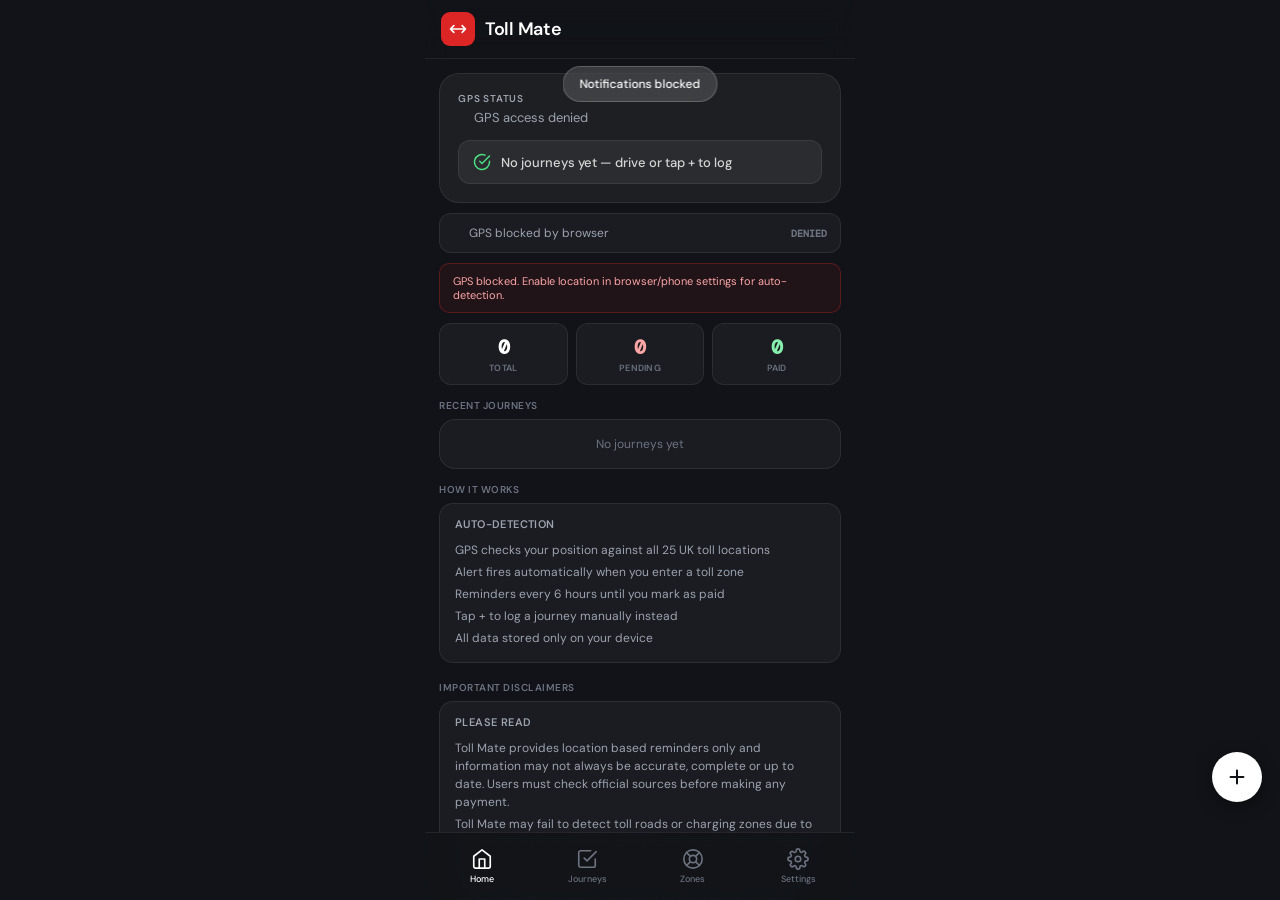
==== commit d8913253: "Add files via upload" ====
--- a/index.html
+++ b/index.html
@@ -261,7 +261,7 @@
 <script>
 // ── TOLL DATABASE — exact coordinates and radii from your AIA file ─────────────
 const TOLL_LOCATIONS = [
-  {name:'Mersey Gateway Bridge',  lat:53.3386,  lng:-2.7035, radius:6000, type:'Toll', deadline:'midnight_next_day', url:'https://www.merseyflow.co.uk', compliance:'Pay required after crossing — ANPR cashless system', noPay:false},
+  {name:'Mersey Gateway Bridge',  lat:53.3386,  lng:-2.7035, radius:1500, type:'Toll', deadline:'midnight_next_day', url:'https://www.merseyflow.co.uk', compliance:'Pay required after crossing — ANPR cashless system', noPay:false},
   {name:'Silver Jubilee Bridge',   lat:53.3519,  lng:-2.7320, radius:1200, type:'Toll', deadline:'midnight_next_day', url:'https://www.merseyflow.co.uk', compliance:'Pay required after crossing — ANPR cashless system', noPay:false},
   {name:'Dartford Crossing',       lat:51.4540,  lng:0.2760,  radius:2200, type:'Toll', deadline:'midnight_next_day', url:'https://www.gov.uk/pay-dartford-crossing-charge', compliance:'Pay required after crossing — ANPR cashless no booths', noPay:false},
   {name:'Tyne Tunnel',             lat:54.9925,  lng:-1.4630, radius:1800, type:'Toll', deadline:'midnight_next_day', url:'https://www.tt2.co.uk/how-do-you-want-to-pay/', compliance:'Pay required by midnight the day after crossing', noPay:false},
@@ -662,6 +662,17 @@
         <li>Reminders every 6 hours until you mark as paid</li>
         <li>Tap + to log a journey manually instead</li>
         <li>All data stored only on your device</li>
+      </ul>
+    </div>
+    <div class="section-label">Important disclaimers</div>
+    <div class="info-card">
+      <div class="info-title">Please read</div>
+      <ul class="info-list">
+        <li>Toll Mate provides location based reminders only and information may not always be accurate, complete or up to date. Users must check official sources before making any payment.</li>
+        <li>Toll Mate may fail to detect toll roads or charging zones due to GPS issues, device settings, background restrictions or technical faults. Users remain responsible for all charges and payments.</li>
+        <li>This app cannot determine if your vehicle is compliant. Always verify using official vehicle checkers before relying on alerts.</li>
+        <li>Users are redirected to official websites. Always verify details before making any payment.</li>
+        <li>Toll rules, pricing and payment deadlines may change at any time. Always refer to official sources for the most current information.</li>
       </ul>
     </div>`;
 }
@@ -812,22 +823,36 @@
 
 const TC_HTML=`
 <div class="legal-text"><strong>Introduction</strong><br>These Terms and Conditions govern the use of the Toll Mate application. By using this application you agree to be bound by these terms.</div>
-<div class="legal-text"><strong>Service Description</strong><br>Toll Mate provides GPS-based reminders relating to toll roads, tunnels and charging zones. The information provided is for guidance only and does not constitute legal or financial advice.</div>
+<div class="legal-text"><strong>Service Description</strong><br>Toll Mate provides location based reminders relating to toll roads tunnels and charging zones. The information provided is for guidance only and does not constitute legal or financial advice.</div>
 <div class="legal-text"><strong>No Guarantee of Accuracy</strong><br>The application does not guarantee the accuracy, completeness or timeliness of any information including toll locations, charges, deadlines or compliance requirements.</div>
 <div class="legal-text"><strong>User Responsibility</strong><br>Users remain solely responsible for ensuring that all applicable tolls, charges and fees are identified and paid within required timeframes.</div>
 <div class="legal-text"><strong>Vehicle Compliance</strong><br>The application does not determine whether a vehicle is compliant with emissions or regulatory requirements. Users must verify compliance using official sources.</div>
 <div class="legal-text"><strong>Failure of Service</strong><br>The application may fail to detect toll roads or charging zones due to GPS inaccuracies, device limitations, software issues or external factors. No liability is accepted for missed detections.</div>
-<div class="legal-text"><strong>Limitation of Liability</strong><br>To the fullest extent permitted by law Toll Mate and its developers shall not be liable for any direct, indirect, incidental, consequential or punitive damages including fines, penalties or charges.</div>
+<div class="legal-text"><strong>Third Party Websites</strong><br>The application may direct users to third party websites. Toll Mate has no control over and accepts no responsibility for the content, accuracy or security of such external sites.</div>
+<div class="legal-text"><strong>Data Accuracy</strong><br>Toll rules, pricing, deadlines and enforcement policies may change without notice. Users must always refer to official operator or government sources.</div>
+<div class="legal-text"><strong>No Warranty</strong><br>The application is provided on an as is and as available basis without warranties of any kind whether express or implied including fitness for purpose or reliability.</div>
+<div class="legal-text"><strong>User Obligations</strong><br>Users must ensure that device permissions including location services, notifications and internet connectivity are enabled for the application to function correctly.</div>
+<div class="legal-text"><strong>Indemnity</strong><br>Users agree to indemnify and hold harmless the developer from any claims, liabilities, damages, losses or expenses arising from misuse of the application or failure to comply with applicable laws.</div>
+<div class="legal-text"><strong>Privacy and Data</strong><br>The application processes location data locally on the device. No personal data is shared with third parties unless explicitly stated.</div>
+<div class="legal-text"><strong>Service Availability</strong><br>The developer does not guarantee uninterrupted access to the application and may suspend or modify the service at any time without notice.</div>
+<div class="legal-text"><strong>Changes to Terms</strong><br>These Terms and Conditions may be updated at any time. Continued use of the application constitutes acceptance of any revised terms.</div>
 <div class="legal-text"><strong>Governing Law</strong><br>These terms shall be governed by and interpreted in accordance with the laws of England and Wales.</div>`;
 
 const GDPR_HTML=`
-<div class="legal-text"><strong>Data Collection</strong><br>Toll Mate uses device location data to detect toll roads and charging zones. Location data is processed on-device only and is never transmitted to any server.</div>
-<div class="legal-text"><strong>Personal Data</strong><br>Toll Mate does not require account creation and does not collect name, email or address.</div>
-<div class="legal-text"><strong>Location Data</strong><br>Location data is used solely to detect toll roads and zones. It remains on your device and is never shared with third parties.</div>
-<div class="legal-text"><strong>Journey Data</strong><br>All journey records are stored locally on your device. No journey data is transmitted externally.</div>
-<div class="legal-text"><strong>User Rights</strong><br>You can delete all data at any time via Settings. As no personal data is stored on external servers, your rights are limited to device-level controls.</div>
-<div class="legal-text"><strong>Children</strong><br>This application is not intended for use by children under the age of 16.</div>
-<div class="legal-text"><strong>Jurisdiction</strong><br>This policy complies with the UK GDPR and Data Protection Act 2018.</div>`;
+<div class="legal-text"><strong>Introduction</strong><br>This Privacy Policy explains how Toll Mate collects, uses and protects data when you use the application.</div>
+<div class="legal-text"><strong>Data Collection</strong><br>Toll Mate uses device location data to detect toll roads and charging zones. Location data is processed in real time and is not stored or transmitted unless otherwise stated.</div>
+<div class="legal-text"><strong>Personal Data</strong><br>Toll Mate does not require users to create an account and does not collect personal identifiable information such as name, email or address.</div>
+<div class="legal-text"><strong>Location Data</strong><br>Location data is used solely for the purpose of detecting toll roads and charging zones. This data remains on the user's device and is not shared with third parties.</div>
+<div class="legal-text"><strong>Data Storage</strong><br>Toll Mate does not store location history or personal data on external servers.</div>
+<div class="legal-text"><strong>Third Party Links</strong><br>The application may direct users to third party websites for payment. Toll Mate does not control and is not responsible for the privacy practices of these websites.</div>
+<div class="legal-text"><strong>Legal Basis for Processing</strong><br>Location data is processed based on user consent and the legitimate interest of providing the core functionality of the application.</div>
+<div class="legal-text"><strong>User Consent</strong><br>By enabling location services and using the application the user consents to the processing of location data for its intended purpose.</div>
+<div class="legal-text"><strong>User Rights</strong><br>Under applicable data protection laws users have the right to access, correct or delete their personal data. As no personal data is stored these rights are limited to device level controls.</div>
+<div class="legal-text"><strong>Data Security</strong><br>Toll Mate uses reasonable measures to ensure data processed within the application is handled securely.</div>
+<div class="legal-text"><strong>Children</strong><br>The application is not intended for use by children under the age of 16.</div>
+<div class="legal-text"><strong>Changes to Policy</strong><br>This Privacy Policy may be updated from time to time. Continued use of the application constitutes acceptance of any updates.</div>
+<div class="legal-text"><strong>Contact</strong><br>For any questions regarding this policy users may contact the developer via the app store listing or official contact channels.</div>
+<div class="legal-text"><strong>Jurisdiction</strong><br>This policy is intended to comply with the UK GDPR and Data Protection Act 2018.</div>`;
 
 function rTC(){return`<div class="screen-header"><button class="back-btn" onclick="go('settings')" aria-label="Back"><svg viewBox="0 0 24 24"><polyline points="15 18 9 12 15 6"/></svg></button><div class="screen-header-title">Terms &amp; Conditions</div></div><div class="legal-text-block">${TC_HTML}</div>`;}
 function rGDPR(){return`<div class="screen-header"><button class="back-btn" onclick="go('settings')" aria-label="Back"><svg viewBox="0 0 24 24"><polyline points="15 18 9 12 15 6"/></svg></button><div class="screen-header-title">Privacy Policy &amp; GDPR</div></div><div class="legal-text-block">${GDPR_HTML}</div>`;}
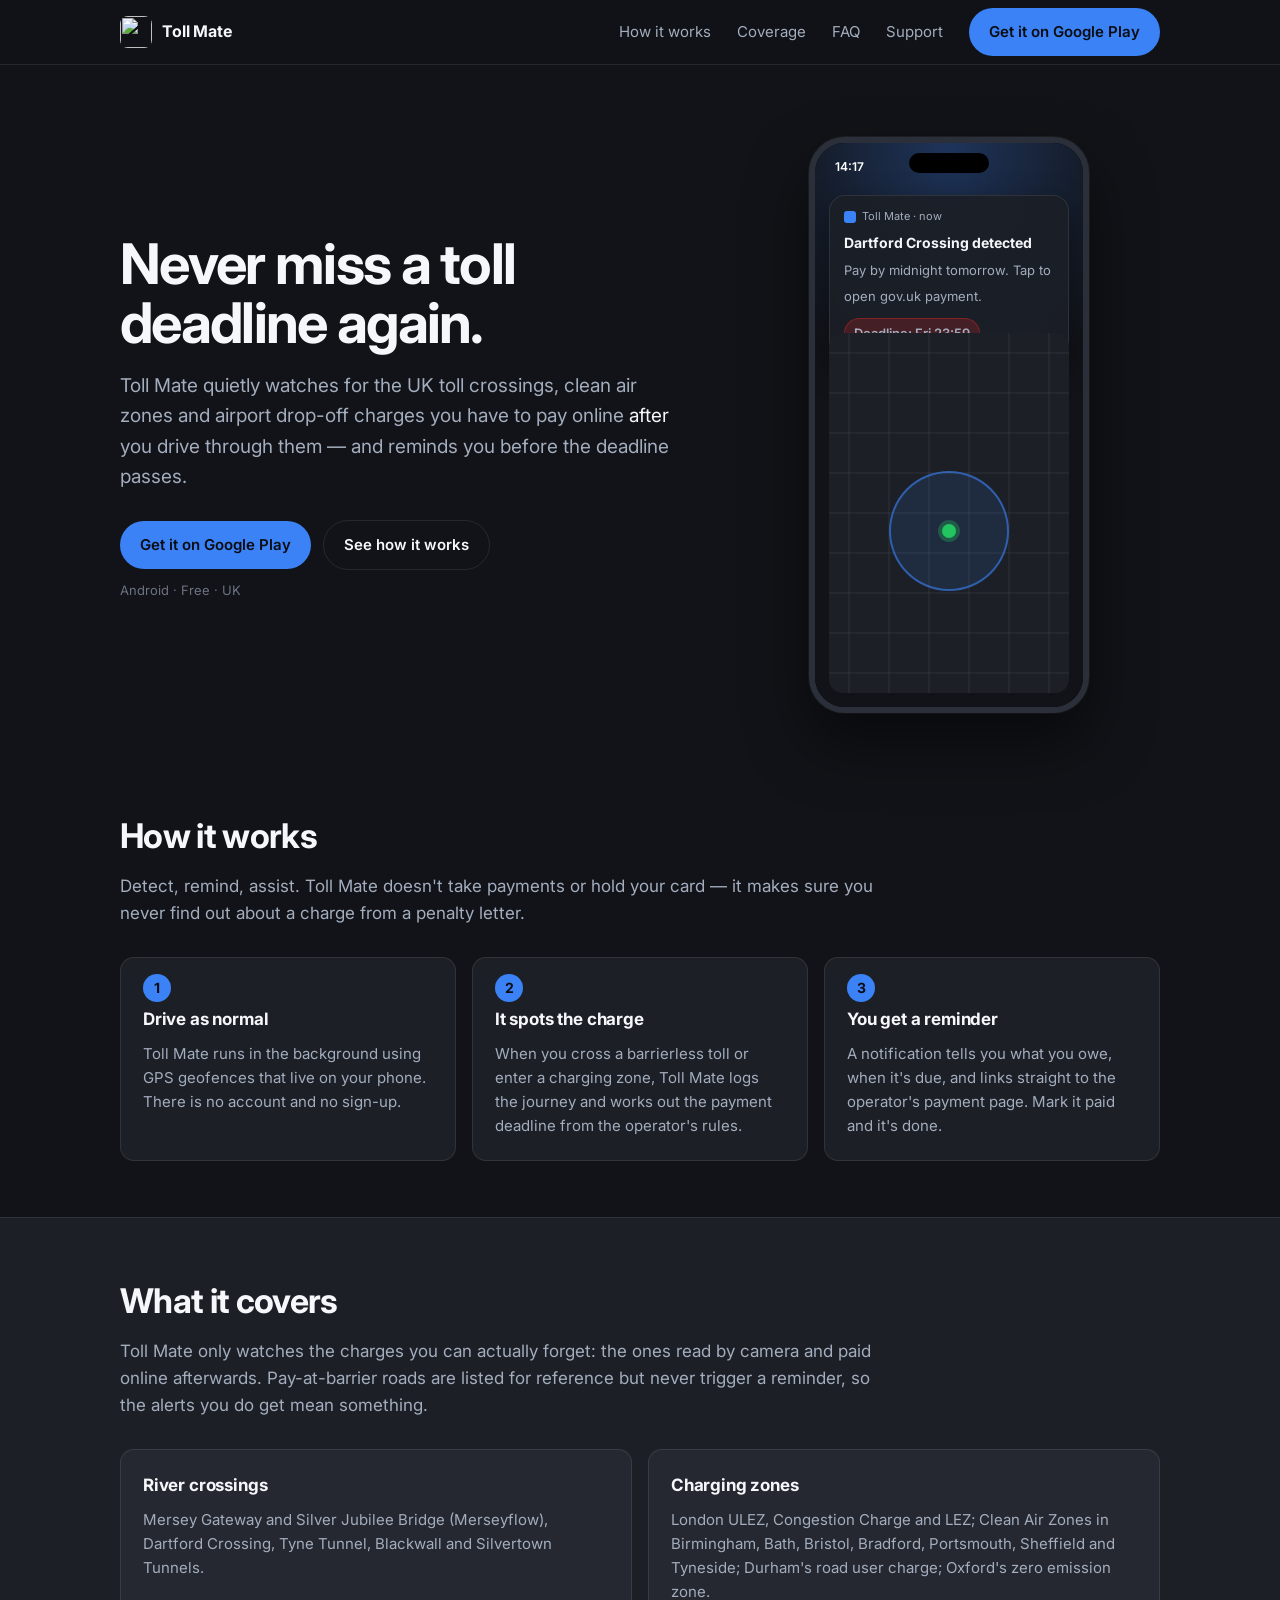
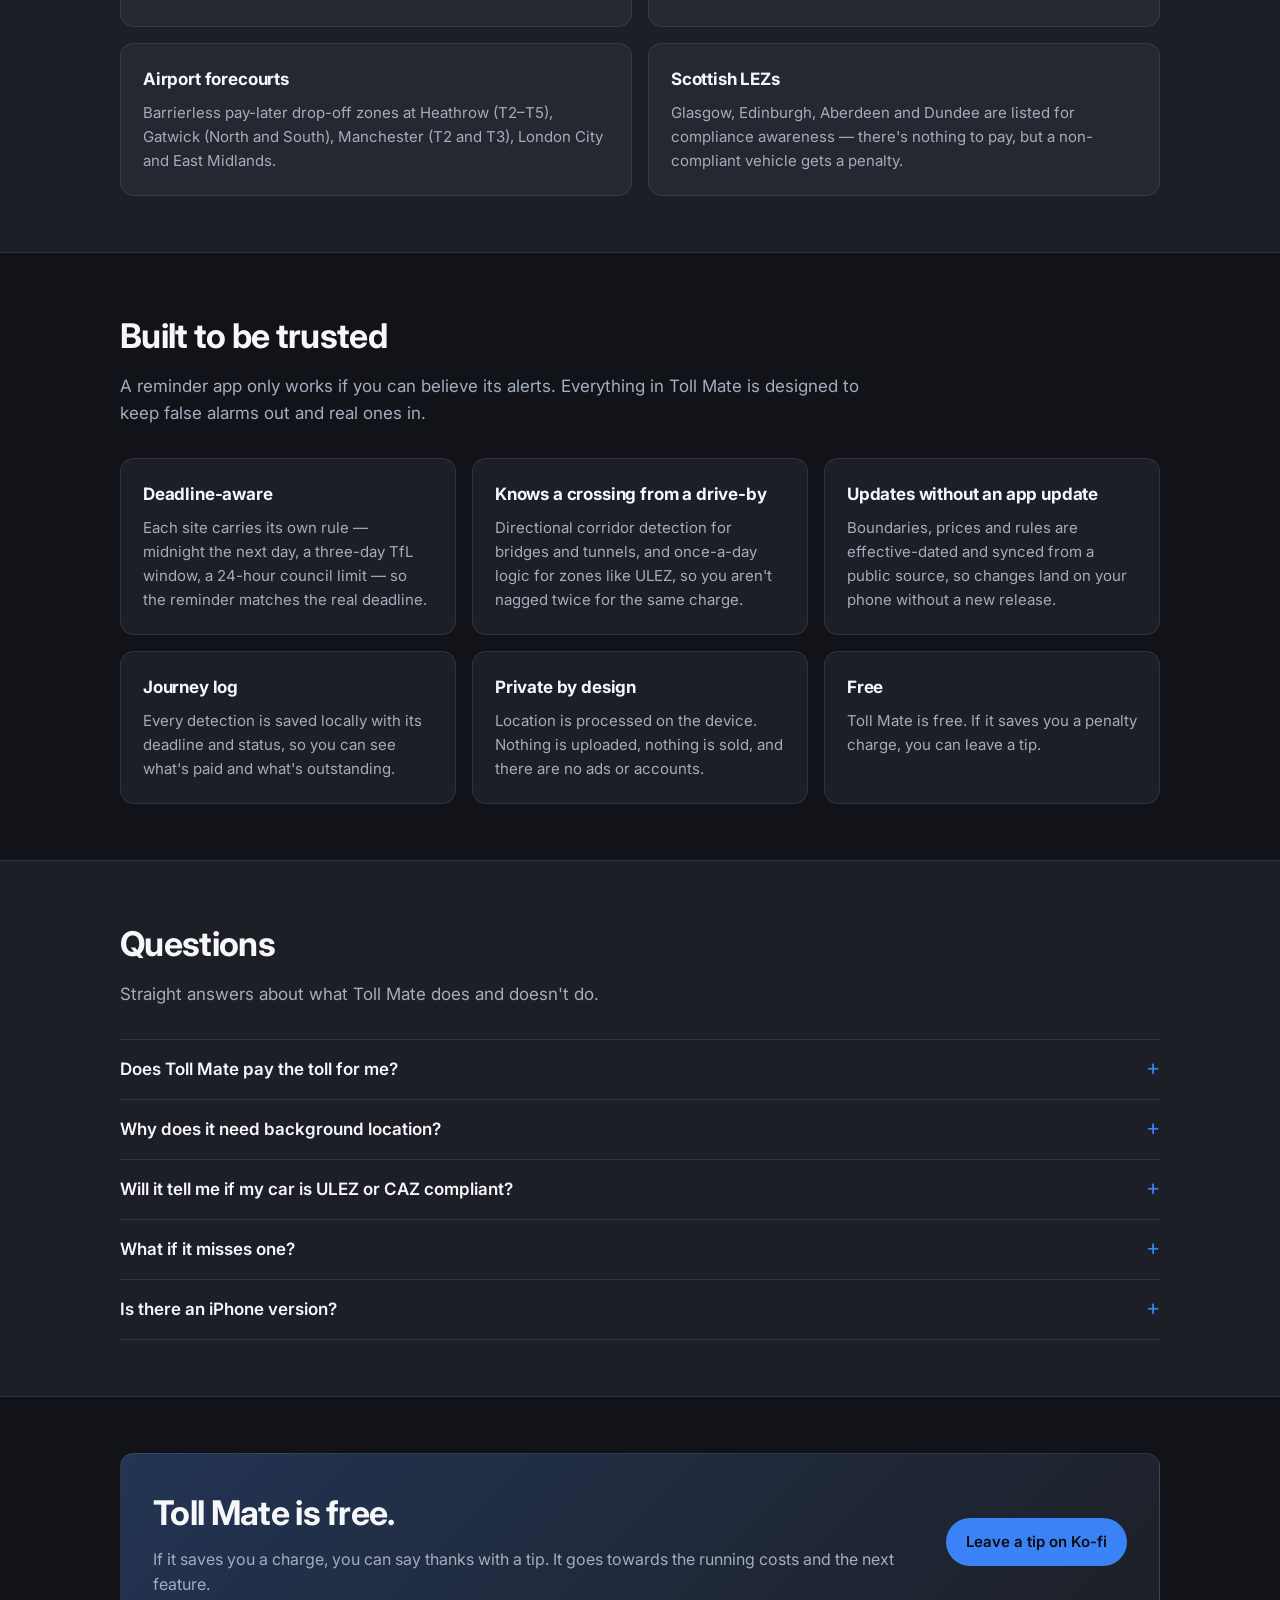
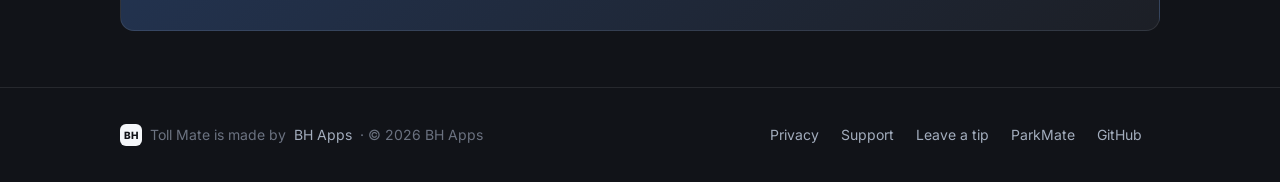
==== commit bcc66440: "New Toll Mate website: landing, privacy, support pages" ====
--- a/index.html
+++ b/index.html
@@ -1,885 +1,120 @@
 <!DOCTYPE html>
-<html lang="en">
+<html lang="en-GB">
 <head>
-<meta charset="UTF-8">
-<meta name="viewport" content="width=device-width, initial-scale=1.0, viewport-fit=cover">
-<meta name="apple-mobile-web-app-capable" content="yes">
-<meta name="apple-mobile-web-app-status-bar-style" content="black-translucent">
-<meta name="apple-mobile-web-app-title" content="Toll Mate">
+<meta charset="utf-8">
+<meta name="viewport" content="width=device-width, initial-scale=1">
+<title>Toll Mate — Never miss a toll deadline again.</title>
+<meta name="description" content="Toll Mate detects UK toll crossings, clean air zones and airport drop-off charges and reminds you to pay before the deadline. Free Android app, location stays on your phone.">
 <meta name="theme-color" content="#111318">
-<title>Toll Mate</title>
-<link href="https://fonts.googleapis.com/css2?family=DM+Sans:wght@400;500;600&family=DM+Mono:wght@500&display=swap" rel="stylesheet">
-<style>
-*{box-sizing:border-box;margin:0;padding:0;-webkit-tap-highlight-color:transparent}
-:root{
-  --blue:#1A56DB;--blue-bg:#EEF3FF;--blue-text:#1347C0;
-  --red:#DC2626;--red-bg:#FEF2F2;--red-text:#991B1B;
-  --green:#16A34A;--green-bg:#F0FDF4;--green-text:#14532D;
-  --amber:#D97706;--amber-bg:#FFFBEB;--amber-text:#92400E;
-  --purple:#7C3AED;--purple-bg:#F5F3FF;--purple-text:#4C1D95;
-  --gray:#6B7280;--gray-bg:#F3F4F6;--gray-text:#374151;
-  --surface:#FFFFFF;--surface2:#F7F8FA;--bg:#111318;
-  --border:rgba(255,255,255,0.08);--text:#FFFFFF;--muted:#9CA3AF;--hint:#6B7280;
-  --safe-top:env(safe-area-inset-top,0px);
-  --safe-bottom:env(safe-area-inset-bottom,0px);
-  --font:'DM Sans',system-ui,sans-serif;
-  --mono:'DM Mono',monospace;
-}
-html,body{height:100%;background:var(--bg);font-family:var(--font);color:var(--text);overflow:hidden}
-#app{display:flex;flex-direction:column;height:100%;max-width:430px;margin:0 auto;background:var(--bg);position:relative}
-
-/* TOPBAR */
-.topbar{background:rgba(17,19,24,0.95);backdrop-filter:blur(12px);border-bottom:0.5px solid var(--border);padding:calc(var(--safe-top) + 12px) 16px 12px;display:flex;align-items:center;justify-content:space-between;flex-shrink:0;z-index:10}
-.topbar-logo{display:flex;align-items:center;gap:10px}
-.topbar-icon{width:34px;height:34px;background:var(--red);border-radius:9px;display:flex;align-items:center;justify-content:center}
-.topbar-icon svg{width:20px;height:20px;fill:none;stroke:white;stroke-width:2;stroke-linecap:round;stroke-linejoin:round}
-.topbar-title{font-size:18px;font-weight:600;letter-spacing:-0.3px;color:white}
-.badge{background:var(--red);color:white;font-size:11px;font-weight:600;min-width:20px;height:20px;border-radius:10px;display:flex;align-items:center;justify-content:center;padding:0 6px;font-family:var(--mono)}
-
-/* SCREEN */
-.screen{flex:1;overflow-y:auto;overflow-x:hidden;-webkit-overflow-scrolling:touch;padding-bottom:84px}
-.screen::-webkit-scrollbar{display:none}
-
-/* BOTTOMNAV */
-.bottomnav{position:absolute;bottom:0;left:0;right:0;background:rgba(17,19,24,0.95);backdrop-filter:blur(12px);border-top:0.5px solid var(--border);display:grid;grid-template-columns:1fr 1fr 1fr 1fr;padding:8px 4px calc(8px + var(--safe-bottom));z-index:10}
-.nav-btn{display:flex;flex-direction:column;align-items:center;gap:3px;border:none;background:none;cursor:pointer;border-radius:12px;padding:7px 4px;color:var(--hint);transition:color .15s;position:relative;font-family:var(--font)}
-.nav-btn.active{color:white}
-.nav-btn svg{width:22px;height:22px;fill:none;stroke:currentColor;stroke-width:1.8;stroke-linecap:round;stroke-linejoin:round}
-.nav-btn span{font-size:9px;font-weight:500}
-.nav-dot{position:absolute;top:5px;right:calc(50% - 18px);width:8px;height:8px;background:var(--red);border-radius:50%;border:2px solid var(--bg)}
-
-/* ALERT BANNER - shown when toll detected */
-.alert-banner{margin:14px 14px 0;background:linear-gradient(135deg,#DC2626,#B91C1C);border-radius:16px;padding:16px;color:white;animation:alertpulse 2s infinite}
-@keyframes alertpulse{0%,100%{box-shadow:0 0 0 0 rgba(220,38,38,0.4)}50%{box-shadow:0 0 0 8px rgba(220,38,38,0)}}
-.alert-title{font-size:11px;font-weight:600;letter-spacing:0.8px;text-transform:uppercase;opacity:0.7;margin-bottom:4px}
-.alert-name{font-size:20px;font-weight:600;letter-spacing:-0.4px;margin-bottom:4px}
-.alert-sub{font-size:13px;opacity:0.8;margin-bottom:14px}
-.alert-actions{display:grid;grid-template-columns:1fr 1fr;gap:8px}
-.alert-pay{background:white;color:var(--red);border:none;border-radius:10px;padding:11px;font-size:13px;font-weight:600;cursor:pointer;font-family:var(--font)}
-.alert-dismiss{background:rgba(255,255,255,0.15);color:white;border:0.5px solid rgba(255,255,255,0.3);border-radius:10px;padding:11px;font-size:13px;font-weight:600;cursor:pointer;font-family:var(--font)}
-
-/* HERO */
-.hero{margin:14px 14px 10px;background:rgba(255,255,255,0.05);border:0.5px solid var(--border);border-radius:20px;padding:18px;position:relative;overflow:hidden}
-.hero-eyebrow{font-size:10px;font-weight:600;letter-spacing:0.8px;color:var(--muted);text-transform:uppercase;margin-bottom:4px}
-.hero-status{display:flex;align-items:center;gap:8px;margin-bottom:14px}
-.gps-dot{width:8px;height:8px;border-radius:50%;flex-shrink:0}
-.gps-dot.active{background:#4ADE80;box-shadow:0 0 0 3px rgba(74,222,128,0.25);animation:pulse 2s infinite}
-.gps-dot.inactive{background:#6B7280}
-.gps-dot.searching{background:var(--amber);animation:pulse 1s infinite}
-@keyframes pulse{0%,100%{box-shadow:0 0 0 3px rgba(74,222,128,0.25)}50%{box-shadow:0 0 0 6px rgba(74,222,128,0.08)}}
-.hero-status-text{font-size:13px;color:var(--muted)}
-.hero-card{background:rgba(255,255,255,0.06);border:0.5px solid rgba(255,255,255,0.08);border-radius:12px;padding:12px 14px;display:flex;align-items:center;gap:10px}
-.hero-card svg{width:18px;height:18px;fill:none;stroke-width:2;stroke-linecap:round;flex-shrink:0}
-.hero-card-text{font-size:13px;color:rgba(255,255,255,0.8);font-weight:500}
-
-.section-label{font-size:10px;font-weight:600;letter-spacing:0.5px;color:var(--hint);text-transform:uppercase;padding:0 14px;margin:14px 0 7px}
-.card{margin:0 14px 10px;background:rgba(255,255,255,0.04);border-radius:16px;border:0.5px solid var(--border);overflow:hidden}
-
-/* JOURNEY ROWS */
-.journey-row{padding:13px 15px;border-bottom:0.5px solid var(--border);cursor:pointer;transition:background .1s}
-.journey-row:last-child{border-bottom:none}
-.journey-row:active{background:rgba(255,255,255,0.05)}
-.jr-top{display:flex;align-items:flex-start;justify-content:space-between;margin-bottom:3px;gap:8px}
-.jr-name{font-size:14px;font-weight:500;color:white}
-.jr-sub{font-size:11px;color:var(--muted)}
-.jr-deadline{font-size:11px;color:var(--red);font-weight:500;font-family:var(--mono);margin-top:3px}
-.pill{font-size:10px;font-weight:600;padding:3px 8px;border-radius:6px;white-space:nowrap;flex-shrink:0}
-.pill-pending{background:rgba(220,38,38,0.2);color:#FCA5A5}
-.pill-paid{background:rgba(22,163,74,0.2);color:#86EFAC}
-.pill-skip{background:rgba(107,114,128,0.2);color:#9CA3AF}
-.type-badge{font-size:9px;font-weight:600;padding:2px 6px;border-radius:4px;letter-spacing:0.3px;text-transform:uppercase;margin-right:4px}
-.type-toll{background:rgba(217,119,6,0.2);color:#FCD34D}
-.type-zone{background:rgba(124,58,237,0.2);color:#C4B5FD}
-
-.view-all{display:flex;align-items:center;justify-content:center;gap:6px;padding:12px;background:rgba(255,255,255,0.04);border:0.5px solid var(--border);border-radius:12px;margin:0 14px 10px;cursor:pointer;color:#60A5FA;font-size:13px;font-weight:500;font-family:var(--font)}
-
-.info-card{margin:0 14px 18px;background:rgba(255,255,255,0.04);border:0.5px solid var(--border);border-radius:14px;padding:13px 15px}
-.info-title{font-size:11px;font-weight:600;color:var(--muted);margin-bottom:8px;text-transform:uppercase;letter-spacing:0.4px}
-.info-list{list-style:none}
-.info-list li{font-size:12px;color:var(--muted);padding:2px 0;line-height:1.5}
-
-/* FAB */
-.add-btn{position:fixed;bottom:calc(84px + var(--safe-bottom) + 14px);right:18px;width:50px;height:50px;background:white;border-radius:50%;border:none;display:flex;align-items:center;justify-content:center;cursor:pointer;box-shadow:0 4px 18px rgba(0,0,0,0.4);z-index:20;transition:transform .15s}
-.add-btn:active{transform:scale(0.91)}
-.add-btn svg{width:22px;height:22px;fill:none;stroke:#111318;stroke-width:2.2;stroke-linecap:round}
-
-/* FILTER */
-.filter-bar{padding:10px 14px;display:flex;gap:6px;overflow-x:auto;flex-shrink:0}
-.filter-bar::-webkit-scrollbar{display:none}
-.chip{padding:6px 11px;border-radius:20px;border:0.5px solid var(--border);background:rgba(255,255,255,0.04);font-size:11px;font-weight:500;color:var(--muted);cursor:pointer;white-space:nowrap;font-family:var(--font);flex-shrink:0}
-.chip.active-all{background:white;color:#111318;border-color:white}
-.chip.active-pending{background:var(--red);color:white;border-color:var(--red)}
-.chip.active-paid{background:var(--green);color:white;border-color:var(--green)}
-.chip.active-skip{background:#374151;color:white;border-color:#374151}
-
-/* DETAIL */
-.detail-hero{background:rgba(255,255,255,0.04);border-bottom:0.5px solid var(--border);padding:14px 18px 16px}
-.detail-name{font-size:20px;font-weight:600;letter-spacing:-0.4px;margin-bottom:3px;color:white}
-.detail-loc{font-size:12px;color:var(--muted);margin-bottom:13px}
-.detail-meta{display:grid;grid-template-columns:1fr 1fr;gap:8px}
-.meta-box{background:rgba(255,255,255,0.06);border:0.5px solid var(--border);border-radius:10px;padding:9px 11px}
-.meta-lbl{font-size:9px;font-weight:600;color:var(--hint);text-transform:uppercase;letter-spacing:0.4px;margin-bottom:2px}
-.meta-val{font-size:12px;font-weight:500;font-family:var(--mono);color:white}
-
-.deadline-box{margin:12px 14px 0;background:rgba(220,38,38,0.15);border:0.5px solid rgba(220,38,38,0.3);border-radius:12px;padding:11px 13px;display:flex;align-items:center;gap:10px}
-.deadline-box svg{width:19px;height:19px;fill:none;stroke:#FCA5A5;stroke-width:2;stroke-linecap:round;flex-shrink:0}
-.dl-lbl{font-size:9px;font-weight:600;color:#FCA5A5;text-transform:uppercase;letter-spacing:0.3px;margin-bottom:2px}
-.dl-val{font-size:12px;font-weight:600;color:#FCA5A5}
-.dl-cd{font-size:11px;color:var(--red);font-family:var(--mono);margin-top:1px}
-
-.resolved-box{margin:12px 14px 0;background:rgba(22,163,74,0.15);border:0.5px solid rgba(22,163,74,0.3);border-radius:12px;padding:11px 13px;display:flex;align-items:center;gap:10px}
-.resolved-box svg{width:19px;height:19px;fill:none;stroke:#86EFAC;stroke-width:2;stroke-linecap:round;flex-shrink:0}
-.resolved-text{font-size:13px;font-weight:500;color:#86EFAC}
-
-.disclaimer-box{margin:10px 14px 0;background:rgba(217,119,6,0.1);border:0.5px solid rgba(217,119,6,0.2);border-radius:10px;padding:10px 12px;font-size:11px;color:#FCD34D;line-height:1.5}
-
-.action-section{padding:12px 14px}
-.pay-btn{width:100%;background:white;color:#111318;border:none;border-radius:12px;padding:14px;font-size:14px;font-weight:600;display:flex;align-items:center;justify-content:center;gap:8px;cursor:pointer;font-family:var(--font);margin-bottom:9px}
-.pay-btn:active{opacity:0.85}
-.pay-btn svg{width:15px;height:15px;fill:none;stroke:#111318;stroke-width:2;stroke-linecap:round}
-.pay-btn.purple{background:#7C3AED;color:white}
-.pay-btn.purple svg{stroke:white}
-.sec-actions{display:grid;grid-template-columns:1fr 1fr;gap:8px}
-.sec-btn{padding:12px;border-radius:10px;border:0.5px solid var(--border);background:rgba(255,255,255,0.04);font-size:13px;font-weight:500;display:flex;align-items:center;justify-content:center;gap:6px;cursor:pointer;font-family:var(--font)}
-.sec-btn svg{width:15px;height:15px;fill:none;stroke:currentColor;stroke-width:2;stroke-linecap:round}
-.sec-paid{color:#86EFAC}.sec-paid:active{background:rgba(22,163,74,0.1)}
-.sec-skip{color:var(--muted)}.sec-skip:active{background:rgba(255,255,255,0.05)}
-.ghost-btn{width:100%;padding:12px;border-radius:10px;border:0.5px solid var(--border);background:rgba(255,255,255,0.04);font-size:13px;font-weight:500;color:var(--muted);cursor:pointer;font-family:var(--font);display:flex;align-items:center;justify-content:center;gap:6px;margin-top:8px}
-.ghost-btn svg{width:14px;height:14px;fill:none;stroke:currentColor;stroke-width:2;stroke-linecap:round}
-.ghost-btn.danger{color:#FCA5A5;border-color:rgba(220,38,38,0.3)}
-.notif-info{margin:0 14px 14px;background:rgba(255,255,255,0.04);border:0.5px solid var(--border);border-radius:10px;padding:10px 12px;font-size:11px;color:var(--muted);line-height:1.5}
-
-/* MODAL */
-.modal-overlay{position:fixed;inset:0;background:rgba(0,0,0,0.7);z-index:50;display:flex;align-items:flex-end;justify-content:center}
-.modal{background:#1C1F26;border-radius:22px 22px 0 0;padding:0 18px calc(18px + var(--safe-bottom));width:100%;max-width:430px;animation:slideup .22s ease;max-height:92vh;overflow-y:auto}
-@keyframes slideup{from{transform:translateY(100%)}to{transform:translateY(0)}}
-.modal::-webkit-scrollbar{display:none}
-.modal-handle{width:36px;height:4px;background:var(--border);border-radius:2px;margin:12px auto 18px}
-.modal-title{font-size:16px;font-weight:600;margin-bottom:14px;color:white}
-.form-group{margin-bottom:12px}
-.form-label{font-size:11px;font-weight:500;color:var(--muted);margin-bottom:5px;display:block}
-.form-select,.form-input,.form-textarea{width:100%;padding:11px 13px;border:0.5px solid rgba(255,255,255,0.1);border-radius:10px;font-size:14px;font-family:var(--font);background:rgba(255,255,255,0.06);color:white;appearance:none;-webkit-appearance:none}
-.form-select:focus,.form-input:focus,.form-textarea:focus{outline:none;border-color:rgba(255,255,255,0.3)}
-.form-select option{background:#1C1F26;color:white}
-.form-textarea{min-height:64px;resize:none}
-.modal-disclaimer{background:rgba(220,38,38,0.1);border:0.5px solid rgba(220,38,38,0.2);border-radius:10px;padding:10px 12px;font-size:11px;color:#FCA5A5;line-height:1.5;margin-bottom:14px}
-.modal-actions{display:grid;grid-template-columns:1fr 1fr;gap:9px;margin-top:16px}
-.modal-cancel{padding:13px;border-radius:10px;border:0.5px solid var(--border);background:rgba(255,255,255,0.06);font-size:14px;font-weight:500;color:var(--muted);cursor:pointer;font-family:var(--font)}
-.modal-confirm{padding:13px;border-radius:10px;border:none;background:white;font-size:14px;font-weight:600;color:#111318;cursor:pointer;font-family:var(--font)}
-.modal-confirm:active{opacity:0.85}
-
-/* SETTINGS */
-.settings-group{margin:0 14px 12px}
-.settings-group-lbl{font-size:10px;font-weight:600;color:var(--hint);text-transform:uppercase;letter-spacing:0.5px;padding:0 3px;margin-bottom:6px}
-.settings-card{background:rgba(255,255,255,0.04);border:0.5px solid var(--border);border-radius:14px;overflow:hidden}
-.setting-row{padding:13px 15px;border-bottom:0.5px solid var(--border);display:flex;align-items:center;justify-content:space-between;cursor:pointer}
-.setting-row:last-child{border-bottom:none}
-.setting-left{display:flex;align-items:center;gap:11px}
-.setting-icon{width:30px;height:30px;border-radius:8px;display:flex;align-items:center;justify-content:center;flex-shrink:0}
-.setting-icon svg{width:15px;height:15px;fill:none;stroke:currentColor;stroke-width:2;stroke-linecap:round}
-.si-blue{background:rgba(26,86,219,0.2);color:#60A5FA}
-.si-green{background:rgba(22,163,74,0.2);color:#86EFAC}
-.si-amber{background:rgba(217,119,6,0.2);color:#FCD34D}
-.si-gray{background:rgba(107,114,128,0.2);color:#9CA3AF}
-.si-red{background:rgba(220,38,38,0.2);color:#FCA5A5}
-.si-purple{background:rgba(124,58,237,0.2);color:#C4B5FD}
-.setting-name{font-size:13px;font-weight:500;color:white}
-.setting-desc{font-size:11px;color:var(--hint);margin-top:1px}
-.toggle{width:42px;height:25px;border-radius:13px;position:relative;cursor:pointer;transition:background .2s;flex-shrink:0;border:none}
-.toggle.on{background:var(--green)}
-.toggle.off{background:rgba(255,255,255,0.15)}
-.toggle-thumb{position:absolute;top:3px;width:19px;height:19px;background:white;border-radius:50%;transition:left .2s;box-shadow:0 1px 3px rgba(0,0,0,0.3)}
-.toggle.on .toggle-thumb{left:20px}
-.toggle.off .toggle-thumb{left:3px}
-
-.screen-header{padding:12px 14px 2px;display:flex;align-items:center;gap:10px}
-.back-btn{width:30px;height:30px;border-radius:8px;border:0.5px solid var(--border);background:rgba(255,255,255,0.06);display:flex;align-items:center;justify-content:center;cursor:pointer;flex-shrink:0}
-.back-btn svg{width:16px;height:16px;fill:none;stroke:white;stroke-width:2;stroke-linecap:round}
-.screen-header-title{font-size:16px;font-weight:600;color:white}
-.empty{padding:44px 20px;text-align:center;color:var(--hint)}
-.empty svg{width:36px;height:36px;margin-bottom:10px;opacity:0.3;fill:none;stroke:currentColor;stroke-width:1.5;display:block;margin-left:auto;margin-right:auto}
-.empty p{font-size:13px}
-
-.legal-text-block{margin:0 14px 10px;background:rgba(255,255,255,0.04);border:0.5px solid var(--border);border-radius:14px;padding:13px 15px}
-.legal-text{font-size:11px;color:var(--muted);line-height:1.6;margin-bottom:10px}
-.legal-text:last-child{margin-bottom:0}
-.legal-text strong{font-weight:600;color:white}
-
-/* GPS STATUS CARD */
-.gps-card{margin:0 14px 10px;background:rgba(255,255,255,0.04);border:0.5px solid var(--border);border-radius:12px;padding:11px 13px;display:flex;align-items:center;justify-content:space-between}
-.gps-card-left{display:flex;align-items:center;gap:8px;font-size:12px;color:var(--muted)}
-.gps-card-right{font-size:10px;font-weight:600;font-family:var(--mono)}
-.gps-ok{color:#4ADE80}
-.gps-searching{color:var(--amber)}
-.gps-off{color:var(--hint)}
-
-.count-summary{display:grid;grid-template-columns:1fr 1fr 1fr;gap:8px;margin:0 14px 10px}
-.count-box{background:rgba(255,255,255,0.04);border:0.5px solid var(--border);border-radius:12px;padding:10px;text-align:center}
-.count-num{font-size:20px;font-weight:600;font-family:var(--mono);letter-spacing:-0.5px;color:white}
-.count-lbl{font-size:9px;font-weight:600;color:var(--hint);text-transform:uppercase;letter-spacing:0.3px;margin-top:2px}
-.count-num.red{color:#FCA5A5}
-.count-num.green{color:#86EFAC}
-
-.toast{position:fixed;top:calc(var(--safe-top) + 66px);left:50%;transform:translateX(-50%) translateY(-16px);background:rgba(255,255,255,0.15);backdrop-filter:blur(12px);color:white;padding:9px 16px;border-radius:20px;font-size:12px;font-weight:500;z-index:100;opacity:0;transition:all .25s;pointer-events:none;white-space:nowrap;border:0.5px solid rgba(255,255,255,0.2)}
-.toast.show{opacity:1;transform:translateX(-50%) translateY(0)}
-
-/* DISTANCE DISPLAY */
-.distance-card{margin:0 14px 10px;background:rgba(255,255,255,0.04);border:0.5px solid var(--border);border-radius:12px;padding:10px 13px;font-size:11px;color:var(--muted);font-family:var(--mono)}
-</style>
+<meta property="og:title" content="Toll Mate — Never miss a toll deadline again.">
+<meta property="og:description" content="Toll Mate detects UK toll crossings, clean air zones and airport drop-off charges and reminds you to pay before the deadline. Free Android app, location stays on your phone.">
+<meta property="og:type" content="website">
+<meta property="og:url" content="https://tollmate.bhapps.co.uk/">
+<meta property="og:image" content="https://tollmate.bhapps.co.uk/assets/icon.png">
+<link rel="icon" type="image/png" href="assets/icon.png">
+<link rel="preconnect" href="https://fonts.googleapis.com">
+<link rel="preconnect" href="https://fonts.gstatic.com" crossorigin>
+<link href="https://fonts.googleapis.com/css2?family=Inter:wght@400;600;700;800&display=swap" rel="stylesheet">
+<link rel="stylesheet" href="styles.css">
 </head>
 <body>
-<div id="app">
-  <div class="topbar">
-    <div class="topbar-logo">
-      <div class="topbar-icon"><svg viewBox="0 0 24 24"><path d="M3 12h18M3 12l4-4m-4 4l4 4M17 8l4 4-4 4"/></svg></div>
-      <span class="topbar-title">Toll Mate</span>
+<a class="skip" href="#main">Skip to content</a>
+<header class="top">
+  <div class="wrap">
+    <a class="brand" href="index.html"><img src="assets/icon.png" alt="" width="32" height="32">Toll Mate</a>
+    <nav aria-label="Primary">
+      <a href="index.html#how">How it works</a>
+      <a href="index.html#coverage">Coverage</a>
+      <a href="index.html#faq">FAQ</a>
+      <a href="support.html">Support</a>
+      <a class="btn" href="https://play.google.com/store/apps/details?id=com.tollmate.app">Get it on Google Play</a>
+    </nav>
+  </div>
+</header>
+<main id="main">
+
+<section class="hero">
+  <div class="wrap">
+    <div>
+      <h1>Never miss a toll deadline again.</h1>
+      <p class="lede">Toll Mate quietly watches for the UK toll crossings, clean air zones and airport drop-off charges you have to pay online <em>after</em> you drive through them — and reminds you before the deadline passes.</p>
+      <div class="cta">
+        <a class="btn" href="https://play.google.com/store/apps/details?id=com.tollmate.app">Get it on Google Play</a>
+        <a class="btn ghost" href="#how">See how it works</a>
+      </div>
+      <p class="note">Android · Free · UK</p>
     </div>
-    <div class="badge" id="topbar-badge" style="display:none"></div>
-  </div>
-  <div class="screen" id="screen"></div>
-  <div class="bottomnav">
-    <button class="nav-btn active" id="nav-home" onclick="go('dashboard')">
-      <svg viewBox="0 0 24 24"><path d="M3 9l9-7 9 7v11a2 2 0 01-2 2H5a2 2 0 01-2-2z"/><polyline points="9 22 9 12 15 12 15 22"/></svg>
-      <span>Home</span>
-    </button>
-    <button class="nav-btn" id="nav-journeys" onclick="go('journeys')">
-      <svg viewBox="0 0 24 24"><path d="M9 11l3 3L22 4"/><path d="M21 12v7a2 2 0 01-2 2H5a2 2 0 01-2-2V5a2 2 0 012-2h11"/></svg>
-      <span>Journeys</span>
-      <div class="nav-dot" id="nav-dot" style="display:none"></div>
-    </button>
-    <button class="nav-btn" id="nav-zones" onclick="go('zones')">
-      <svg viewBox="0 0 24 24"><circle cx="12" cy="12" r="10"/><circle cx="12" cy="12" r="4"/><line x1="4.93" y1="4.93" x2="9.17" y2="9.17"/><line x1="14.83" y1="14.83" x2="19.07" y2="19.07"/><line x1="14.83" y1="9.17" x2="19.07" y2="4.93"/><line x1="4.93" y1="19.07" x2="9.17" y2="14.83"/></svg>
-      <span>Zones</span>
-    </button>
-    <button class="nav-btn" id="nav-settings" onclick="go('settings')">
-      <svg viewBox="0 0 24 24"><circle cx="12" cy="12" r="3"/><path d="M19.4 15a1.65 1.65 0 00.33 1.82l.06.06a2 2 0 010 2.83 2 2 0 01-2.83 0l-.06-.06a1.65 1.65 0 00-1.82-.33 1.65 1.65 0 00-1 1.51V21a2 2 0 01-4 0v-.09A1.65 1.65 0 009 19.4a1.65 1.65 0 00-1.82.33l-.06.06a2 2 0 01-2.83-2.83l.06-.06A1.65 1.65 0 004.68 15a1.65 1.65 0 00-1.51-1H3a2 2 0 010-4h.09A1.65 1.65 0 004.6 9a1.65 1.65 0 00-.33-1.82l-.06-.06a2 2 0 012.83-2.83l.06.06A1.65 1.65 0 009 4.68a1.65 1.65 0 001-1.51V3a2 2 0 014 0v.09a1.65 1.65 0 001 1.51 1.65 1.65 0 001.82-.33l.06-.06a2 2 0 012.83 2.83l-.06.06A1.65 1.65 0 0019.4 9a1.65 1.65 0 001.51 1H21a2 2 0 010 4h-.09a1.65 1.65 0 00-1.51 1z"/></svg>
-      <span>Settings</span>
-    </button>
-  </div>
-</div>
-<div class="toast" id="toast"></div>
-<script>
-// ── TOLL DATABASE — exact coordinates and radii from your AIA file ─────────────
-const TOLL_LOCATIONS = [
-  {name:'Mersey Gateway Bridge',  lat:53.3386,  lng:-2.7035, radius:1500, type:'Toll', deadline:'midnight_next_day', url:'https://www.merseyflow.co.uk', compliance:'Pay required after crossing — ANPR cashless system', noPay:false},
-  {name:'Silver Jubilee Bridge',   lat:53.3519,  lng:-2.7320, radius:1200, type:'Toll', deadline:'midnight_next_day', url:'https://www.merseyflow.co.uk', compliance:'Pay required after crossing — ANPR cashless system', noPay:false},
-  {name:'Dartford Crossing',       lat:51.4540,  lng:0.2760,  radius:2200, type:'Toll', deadline:'midnight_next_day', url:'https://www.gov.uk/pay-dartford-crossing-charge', compliance:'Pay required after crossing — ANPR cashless no booths', noPay:false},
-  {name:'Tyne Tunnel',             lat:54.9925,  lng:-1.4630, radius:1800, type:'Toll', deadline:'midnight_next_day', url:'https://www.tt2.co.uk/how-do-you-want-to-pay/', compliance:'Pay required by midnight the day after crossing', noPay:false},
-  {name:'Blackwall Tunnel',        lat:51.4955,  lng:-0.0088, radius:1600, type:'Toll', deadline:'tfl_pay_window',    url:'https://tfl.gov.uk/modes/driving/silvertown-blackwall-tunnels-charge/paying-blackwall-and-silvertown-tunnel-charges', compliance:'Charges apply 06:00–22:00 daily', noPay:false},
-  {name:'Silvertown Tunnel',       lat:51.5005,  lng:0.0085,  radius:1600, type:'Toll', deadline:'tfl_pay_window',    url:'https://tfl.gov.uk/modes/driving/silvertown-blackwall-tunnels-charge/paying-blackwall-and-silvertown-tunnel-charges', compliance:'Charges apply 06:00–22:00 daily', noPay:false},
-  {name:'M6 Toll West',            lat:52.6730,  lng:-2.0180, radius:2500, type:'Toll', deadline:'operator_rules',   url:'https://www.m6toll.co.uk', compliance:'Pay at toll point or via Breeze account', noPay:false},
-  {name:'M6 Toll Central',         lat:52.6330,  lng:-1.9020, radius:2500, type:'Toll', deadline:'operator_rules',   url:'https://www.m6toll.co.uk', compliance:'Pay at toll point or via Breeze account', noPay:false},
-  {name:'M6 Toll East',            lat:52.6120,  lng:-1.7700, radius:2500, type:'Toll', deadline:'operator_rules',   url:'https://www.m6toll.co.uk', compliance:'Pay at toll point or via Breeze account', noPay:false},
-  {name:'Durham Road User Zone',   lat:54.7756,  lng:-1.5752, radius:350,  type:'Zone', deadline:'within_24_hours',  url:'https://www.durham.gov.uk/article/3437/Durham-Road-User-Charge-Zone', compliance:'Diesel pre-2015 or petrol pre-2006 may be charged', noPay:false},
-  {name:'London ULEZ',             lat:51.5074,  lng:-0.1278, radius:26000,type:'Zone', deadline:'tfl_pay_window',   url:'https://tfl.gov.uk/modes/driving/ultra-low-emission-zone/ulez-payments', compliance:'Diesel pre-2015 or petrol pre-2006 may be charged', noPay:false},
-  {name:'London Congestion Zone',  lat:51.5074,  lng:-0.1278, radius:4200, type:'Zone', deadline:'tfl_pay_window',   url:'https://tfl.gov.uk/modes/driving/congestion-charge/paying-the-congestion-charge', compliance:'£18/day charge 07:00–18:00 daily', noPay:false},
-  {name:'London LEZ',              lat:51.5074,  lng:-0.1278, radius:30000,type:'Zone', deadline:'tfl_pay_window',   url:'https://tfl.gov.uk/modes/driving/low-emission-zone/lez-payments', compliance:'Larger vehicles (lorries, buses, coaches) may be charged', noPay:false},
-  {name:'Oxford ZEZ',              lat:51.7520,  lng:-1.2577, radius:900,  type:'Zone', deadline:'zez_daily',        url:'https://www.oxfordshire.gov.uk/transport-and-travel/oxford-zero-emission-zone-zez/check-your-vehicle-and-pay', compliance:'Non zero emission vehicles charged £2–£10 daily', noPay:false},
-  {name:'Bath CAZ',                lat:51.3811,  lng:-2.3590, radius:2000, type:'Zone', deadline:'caz_daily',        url:'https://www.gov.uk/clean-air-zones', compliance:'Diesel pre-2015 or petrol pre-2006 may be charged', noPay:false},
-  {name:'Birmingham CAZ',          lat:52.4862,  lng:-1.8904, radius:4000, type:'Zone', deadline:'caz_daily',        url:'https://www.gov.uk/clean-air-zones', compliance:'Diesel pre-2015 or petrol pre-2006 may be charged', noPay:false},
-  {name:'Bradford CAZ',            lat:53.7950,  lng:-1.7594, radius:3000, type:'Zone', deadline:'caz_daily',        url:'https://www.gov.uk/clean-air-zones', compliance:'Diesel pre-2015 or petrol pre-2006 may be charged', noPay:false},
-  {name:'Bristol CAZ',             lat:51.4545,  lng:-2.5879, radius:3000, type:'Zone', deadline:'caz_daily',        url:'https://www.gov.uk/clean-air-zones', compliance:'Diesel pre-2015 or petrol pre-2006 may be charged', noPay:false},
-  {name:'Portsmouth CAZ',          lat:50.8198,  lng:-1.0880, radius:2500, type:'Zone', deadline:'caz_daily',        url:'https://www.gov.uk/clean-air-zones', compliance:'Diesel pre-2015 or petrol pre-2006 may be charged', noPay:false},
-  {name:'Sheffield CAZ',           lat:53.3811,  lng:-1.4701, radius:3000, type:'Zone', deadline:'caz_daily',        url:'https://www.gov.uk/clean-air-zones', compliance:'Diesel pre-2015 or petrol pre-2006 may be charged', noPay:false},
-  {name:'Tyneside CAZ',            lat:54.9783,  lng:-1.6178, radius:3000, type:'Zone', deadline:'caz_daily',        url:'https://www.gov.uk/clean-air-zones', compliance:'Diesel pre-2015 or petrol pre-2006 may be charged', noPay:false},
-  {name:'Glasgow LEZ',             lat:55.8642,  lng:-4.2518, radius:2500, type:'Zone', deadline:'lez_rules',        url:'https://www.glasgow.gov.uk/article/4985/Glasgow-s-Low-Emission-Zone', compliance:'Euro 6 diesel / Euro 4 petrol required. Cannot pre-pay', noPay:true},
-  {name:'Edinburgh LEZ',           lat:55.9533,  lng:-3.1883, radius:2500, type:'Zone', deadline:'lez_rules',        url:'https://www.edinburgh.gov.uk/low-emission-zone/lez-penalty-charges', compliance:'Euro 6 diesel / Euro 4 petrol required. Cannot pre-pay', noPay:true},
-  {name:'Aberdeen LEZ',            lat:57.1497,  lng:-2.0943, radius:2200, type:'Zone', deadline:'lez_rules',        url:'https://www.aberdeencity.gov.uk/services/roads-travel-and-parking/low-emission-zone', compliance:'Euro 6 diesel / Euro 4 petrol required. Cannot pre-pay', noPay:true},
-  {name:'Dundee LEZ',              lat:56.4620,  lng:-2.9707, radius:2000, type:'Zone', deadline:'lez_rules',        url:'https://www.dundeecity.gov.uk/service-area/city-development/low-emission-zone', compliance:'Euro 6 diesel / Euro 4 petrol required. Cannot pre-pay', noPay:true},
-  {name:'Other toll / zone',       lat:0,        lng:0,       radius:0,    type:'Toll', deadline:'midnight_next_day', url:'', compliance:'Check official signage', noPay:false},
-];
-
-const DEADLINE_LABELS = {
-  midnight_next_day:'Pay by midnight the day after crossing',
-  tfl_pay_window:'Pay by midnight on the third day after travel',
-  within_24_hours:'Pay within 24 hours of entering zone',
-  operator_rules:'Pay at toll point or via Breeze account',
-  zez_daily:'Pay on the day or up to 6 days after entry',
-  caz_daily:'Pay before or on day of entry',
-  lez_rules:'Cannot pre-pay — penalty only if non-compliant'
-};
-
-// ── GPS ENGINE — translated directly from your MIT App Inventor AIA ──────────
-// DistanceMeters function — exact formula from your AIA blocks
-function distanceMeters(lat1, lng1, lat2, lng2) {
-  const dlat = lat2 - lat1;
-  const dlng = lng2 - lng1;
-  const avgLat = (lat1 + lat2) / 2;
-  return 111320 * Math.sqrt(dlat * dlat + dlng * dlng * Math.cos(avgLat) * Math.cos(avgLat));
-}
-
-function deadlineISO(rule) {
-  const d = new Date();
-  if (rule === 'midnight_next_day') { d.setDate(d.getDate()+1); d.setHours(23,59,0,0); }
-  else if (rule === 'tfl_pay_window') { d.setDate(d.getDate()+3); d.setHours(23,59,0,0); }
-  else if (rule === 'within_24_hours') { d.setDate(d.getDate()+1); d.setHours(23,59,0,0); }
-  else if (rule === 'zez_daily' || rule === 'caz_daily') { d.setDate(d.getDate()+6); d.setHours(23,59,0,0); }
-  else if (rule === 'operator_rules') { d.setHours(23,59,0,0); }
-  else if (rule === 'lez_rules') { d.setDate(d.getDate()+1); d.setHours(23,59,0,0); }
-  else { d.setDate(d.getDate()+1); d.setHours(23,59,0,0); }
-  return d.toISOString();
-}
-
-// ── GPS STATE ─────────────────────────────────────────────────────────────────
-let gpsState = 'off'; // off | searching | active | denied
-let currentLat = null;
-let currentLng = null;
-let gpsWatchId = null;
-let wasInside = false;
-let cooldown = 0;
-let cooldownTimer = null;
-let reminderTimers = {};
-let currentDetected = null; // currently detected toll
-let trackingEnabled = true;
-
-// Mirrors the MIT App Inventor Clock.Timer logic — runs every second
-function startGPSEngine() {
-  if (!navigator.geolocation) { gpsState = 'denied'; render(); return; }
-  if (!trackingEnabled) return;
-  gpsState = 'searching';
-  render();
-  gpsWatchId = navigator.geolocation.watchPosition(
-    pos => {
-      currentLat = pos.coords.latitude;
-      currentLng = pos.coords.longitude;
-      gpsState = 'active';
-      checkTollProximity();
-      render();
-    },
-    err => {
-      if (err.code === 1) { gpsState = 'denied'; trackingEnabled = false; }
-      else { gpsState = 'searching'; }
-      render();
-    },
-    { enableHighAccuracy: true, maximumAge: 10000, timeout: 30000 }
-  );
-}
-
-function stopGPS() {
-  if (gpsWatchId !== null) { navigator.geolocation.clearWatch(gpsWatchId); gpsWatchId = null; }
-  gpsState = 'off'; currentLat = null; currentLng = null;
-  currentDetected = null; wasInside = false;
-  render();
-}
-
-// Core detection logic — mirrors the forEach loop in your AIA exactly
-function checkTollProximity() {
-  if (currentLat === null || currentLng === null) return;
-  if (cooldown > 0) { cooldown--; return; }
-
-  let insideAny = false;
-  let closestDist = 99999999;
-  let closestToll = null;
-
-  TOLL_LOCATIONS.forEach(toll => {
-    if (toll.lat === 0) return; // skip "Other" entry
-    const dist = distanceMeters(currentLat, currentLng, toll.lat, toll.lng);
-    if (dist < closestDist) {
-      closestDist = dist;
-      closestToll = toll;
-    }
-    if (dist <= toll.radius) {
-      insideAny = true;
-    }
-  });
-
-  if (insideAny && !wasInside) {
-    // New toll detected — mirrors the "wasInside = FALSE" branch in AIA
-    wasInside = true;
-    cooldown = 60; // 60 second cooldown same as AIA
-    currentDetected = closestToll;
-    triggerTollDetected(closestToll);
-  } else if (!insideAny) {
-    wasInside = false;
-    if (currentDetected && screen !== 'dashboard') currentDetected = null;
-  }
-}
-
-function triggerTollDetected(toll) {
-  // Log the journey automatically
-  const j = {
-    id: nextId(),
-    name: toll.name,
-    location: toll.type === 'Zone' ? 'Charging Zone' : 'Toll Road',
-    type: toll.type,
-    date: new Date().toISOString(),
-    deadline: deadlineISO(toll.deadline),
-    deadlineLabel: DEADLINE_LABELS[toll.deadline] || 'Check official website',
-    status: 'pending',
-    url: toll.url,
-    compliance: toll.compliance,
-    noPay: toll.noPay,
-    autoDetected: true,
-    reg: '', notes: ''
-  };
-  journeys = [j, ...journeys];
-  save(journeys);
-  // Show notification
-  showTollNotification(toll, j.id);
-  // Schedule 6-hour reminder (21600 seconds — same as AIA)
-  scheduleReminder(j.id, toll, 21600 * 1000);
-  toast('⚠ Toll detected: ' + toll.name);
-  render();
-}
-
-function showTollNotification(toll, journeyId) {
-  if (notifOk && settings.notif) {
-    try {
-      new Notification('⚠ Toll Mate — ' + toll.name, {
-        body: 'You have entered ' + toll.name + '. ' + (DEADLINE_LABELS[toll.deadline] || 'Pay at official portal.'),
-        tag: 'tm-detect-' + journeyId,
-        requireInteraction: true
-      });
-    } catch(e) {}
-  }
-}
-
-function scheduleReminder(journeyId, toll, delayMs) {
-  if (reminderTimers[journeyId]) clearTimeout(reminderTimers[journeyId]);
-  reminderTimers[journeyId] = setTimeout(() => {
-    const j = journeys.find(x => x.id === journeyId);
-    if (!j || j.status !== 'pending') return;
-    // Show reminder notification
-    if (notifOk && settings.notif) {
-      try {
-        new Notification('🔔 Toll Payment Reminder — ' + j.name, {
-          body: j.deadlineLabel + '. Tap to view details.',
-          tag: 'tm-remind-' + journeyId,
-          requireInteraction: true
-        });
-      } catch(e) {}
-    }
-    toast('Reminder: ' + j.name + ' payment due');
-    render();
-    // Schedule next reminder in 6 hours
-    scheduleReminder(journeyId, toll, 21600 * 1000);
-  }, delayMs);
-}
-
-// ── STATE ─────────────────────────────────────────────────────────────────────
-function load(){try{return JSON.parse(localStorage.getItem('tm_j')||'[]');}catch(e){return[];}}
-function save(j){try{localStorage.setItem('tm_j',JSON.stringify(j));}catch(e){toast('⚠ Storage full');}}
-function loadS(){try{return JSON.parse(localStorage.getItem('tm_s')||'{"notif":true,"tracking":true}');}catch(e){return{notif:true,tracking:true};}}
-function saveS(s){try{localStorage.setItem('tm_s',JSON.stringify(s));}catch(e){}}
-let journeys=load(), settings=loadS(), screen='dashboard', selId=null, filter='all', notifOk=false;
-trackingEnabled = settings.tracking !== false;
-
-// ── HELPERS ───────────────────────────────────────────────────────────────────
-function fmt(d){return new Date(d).toLocaleDateString('en-GB',{day:'numeric',month:'short',year:'numeric'})+' · '+new Date(d).toLocaleTimeString('en-GB',{hour:'2-digit',minute:'2-digit'});}
-function fmtS(d){return new Date(d).toLocaleDateString('en-GB',{day:'numeric',month:'short'});}
-function fmtDL(d){return new Date(d).toLocaleDateString('en-GB',{weekday:'short',day:'numeric',month:'short'})+', '+new Date(d).toLocaleTimeString('en-GB',{hour:'2-digit',minute:'2-digit'});}
-function rem(deadline){
-  const diff=new Date(deadline)-new Date();
-  if(diff<0)return'OVERDUE';
-  const d=Math.floor(diff/864e5),h=Math.floor((diff%864e5)/36e5),m=Math.floor((diff%36e5)/6e4);
-  if(d>0)return d+'d '+h+'h left';
-  if(h>0)return h+'h '+m+'m left';
-  if(m>0)return m+'m left';
-  return'Due now';
-}
-function pending(){return journeys.filter(j=>j.status==='pending');}
-function nextId(){return journeys.length?Math.max(...journeys.map(j=>j.id))+1:1;}
-function esc(s){if(!s)return'';return String(s).replace(/&/g,'&amp;').replace(/</g,'&lt;').replace(/>/g,'&gt;').replace(/"/g,'&quot;').replace(/'/g,'&#39;');}
-function pillHtml(s){
-  if(s==='pending')return'<span class="pill pill-pending">Pending</span>';
-  if(s==='paid')return'<span class="pill pill-paid">Paid</span>';
-  return'<span class="pill pill-skip">Not needed</span>';
-}
-function typeBadge(t){return t==='Zone'?'<span class="type-badge type-zone">Zone</span>':'<span class="type-badge type-toll">Toll</span>';}
-function toast(msg){const t=document.getElementById('toast');t.textContent=msg;t.classList.add('show');setTimeout(()=>t.classList.remove('show'),3000);}
-
-async function reqNotif(){
-  if(!('Notification'in window))return;
-  const r=await Notification.requestPermission();
-  notifOk=r==='granted';
-  toast(notifOk?'Notifications enabled ✓':'Notifications blocked');
-  render();
-}
-
-// ── NAVIGATION ────────────────────────────────────────────────────────────────
-function go(s,id){
-  screen=s;if(id!==undefined)selId=id;
-  if(s==='journeys')filter='all';
-  ['home','journeys','zones','settings'].forEach(n=>{
-    const el=document.getElementById('nav-'+n);if(el)el.classList.remove('active');
-  });
-  if(s==='dashboard')document.getElementById('nav-home').classList.add('active');
-  else if(s==='journeys'||s==='detail')document.getElementById('nav-journeys').classList.add('active');
-  else if(s==='zones')document.getElementById('nav-zones').classList.add('active');
-  else if(s==='settings'||s==='tc'||s==='gdpr')document.getElementById('nav-settings').classList.add('active');
-  render();document.getElementById('screen').scrollTop=0;
-}
-
-function setStatus(id,s){
-  journeys=journeys.map(j=>j.id===id?{...j,status:s}:j);save(journeys);
-  if(s!=='pending' && reminderTimers[id]){clearTimeout(reminderTimers[id]);delete reminderTimers[id];}
-  toast(s==='paid'?'Marked as paid ✓':s==='pending'?'Marked as pending':'Marked as not needed');
-  go('journeys');
-}
-function del(id){
-  if(confirm('Delete this journey?')){
-    journeys=journeys.filter(j=>j.id!==id);save(journeys);
-    if(reminderTimers[id]){clearTimeout(reminderTimers[id]);delete reminderTimers[id];}
-    toast('Journey deleted');go('journeys');
-  }
-}
-
-// ── MODAL ─────────────────────────────────────────────────────────────────────
-function openModal(){
-  const now=new Date().toISOString().slice(0,16);
-  const opts=TOLL_LOCATIONS.map((r,i)=>`<option value="${i}">${r.type==='Zone'?'⬡ ':'● '}${r.name}</option>`).join('');
-  const el=document.createElement('div');
-  el.className='modal-overlay';el.id='modal-overlay';
-  el.innerHTML=`<div class="modal" onclick="event.stopPropagation()">
-    <div class="modal-handle"></div>
-    <div class="modal-title">Log a toll journey</div>
-    <div class="modal-disclaimer">⚠ Toll Mate provides reminders only. Always check official sources before paying.</div>
-    <div class="form-group"><label class="form-label">Toll road or charging zone</label>
-      <select class="form-select" id="m-road">${opts}</select></div>
-    <div class="form-group"><label class="form-label">Date &amp; time of journey</label>
-      <input type="datetime-local" class="form-input" id="m-date" value="${now}"></div>
-    <div class="form-group"><label class="form-label">Vehicle reg (optional)</label>
-      <input type="text" class="form-input" id="m-reg" placeholder="e.g. AB12 CDE" autocapitalize="characters"></div>
-    <div class="form-group"><label class="form-label">Notes (optional)</label>
-      <textarea class="form-textarea" id="m-notes" placeholder="e.g. Work trip..."></textarea></div>
-    <div class="modal-actions">
-      <button class="modal-cancel" onclick="closeModal()">Cancel</button>
-      <button class="modal-confirm" id="m-confirm" onclick="confirmAdd()">Add journey</button>
-    </div>
-  </div>`;
-  el.onclick=closeModal;document.body.appendChild(el);
-}
-function closeModal(){const el=document.getElementById('modal-overlay');if(el)el.remove();}
-function confirmAdd(){
-  const btn=document.getElementById('m-confirm');if(btn)btn.disabled=true;
-  const ri=parseInt(document.getElementById('m-road').value);
-  const dv=document.getElementById('m-date').value;
-  const reg=document.getElementById('m-reg').value.trim().toUpperCase();
-  const notes=document.getElementById('m-notes').value.trim();
-  if(!dv){toast('Please select a date');if(btn)btn.disabled=false;return;}
-  const loc=TOLL_LOCATIONS[ri];
-  const j={id:nextId(),name:loc.name,location:loc.location||loc.type,type:loc.type,date:new Date(dv).toISOString(),deadline:deadlineISO(loc.deadline),deadlineLabel:DEADLINE_LABELS[loc.deadline]||'Check official website',status:'pending',url:loc.url,compliance:loc.compliance,noPay:loc.noPay,autoDetected:false,reg,notes};
-  journeys=[j,...journeys];save(journeys);
-  scheduleReminder(j.id,loc,21600*1000);
-  closeModal();toast('Journey logged');go('journeys');
-}
-
-// ── GPS PERMISSION REQUEST ─────────────────────────────────────────────────────
-function requestGPS(){
-  if(gpsState==='denied'){toast('Location blocked — enable in browser settings');return;}
-  trackingEnabled=true;settings.tracking=true;saveS(settings);
-  startGPSEngine();
-  render();
-}
-function disableGPS(){
-  trackingEnabled=false;settings.tracking=false;saveS(settings);
-  stopGPS();
-}
-
-// ── RENDER ────────────────────────────────────────────────────────────────────
-function render(){
-  const p=pending().length;
-  const b=document.getElementById('topbar-badge');b.textContent=p;b.style.display=p>0?'flex':'none';
-  const nd=document.getElementById('nav-dot');if(nd)nd.style.display=p>0?'block':'none';
-  const sc=document.getElementById('screen');
-  if(screen==='dashboard')sc.innerHTML=rDash();
-  else if(screen==='journeys')sc.innerHTML=rJourneys();
-  else if(screen==='detail')sc.innerHTML=rDetail();
-  else if(screen==='zones')sc.innerHTML=rZones();
-  else if(screen==='settings')sc.innerHTML=rSettings();
-  else if(screen==='tc')sc.innerHTML=rTC();
-  else if(screen==='gdpr')sc.innerHTML=rGDPR();
-  let fab=document.getElementById('add-btn');
-  if(screen==='dashboard'||screen==='journeys'){
-    if(!fab){fab=document.createElement('button');fab.id='add-btn';fab.className='add-btn';fab.onclick=openModal;fab.setAttribute('aria-label','Log journey');fab.innerHTML='<svg viewBox="0 0 24 24"><line x1="12" y1="5" x2="12" y2="19"/><line x1="5" y1="12" x2="19" y2="12"/></svg>';document.getElementById('app').appendChild(fab);}
-    fab.style.display='flex';
-  } else if(fab){fab.style.display='none';}
-}
-
-function gpsStatusHtml(){
-  const labels={off:'GPS off',searching:'Searching for signal...',active:'GPS active — monitoring',denied:'GPS blocked by browser'};
-  const dotClass='gps-dot '+gpsState;
-  const rightClass=gpsState==='active'?'gps-ok':gpsState==='searching'?'gps-searching':'gps-off';
-  const distText = currentDetected && currentLat ?
-    ` · Nearest: ${currentDetected.name}` : '';
-  return`<div class="gps-card"><div class="gps-card-left"><div class="${dotClass}"></div>${labels[gpsState]||'Unknown'}${distText}</div><div class="gps-card-right ${rightClass}">${gpsState.toUpperCase()}</div></div>`;
-}
-
-function rDash(){
-  const p=pending();
-  const alertBanner = currentDetected ? `
-    <div class="alert-banner">
-      <div class="alert-title">⚠ Toll detected now</div>
-      <div class="alert-name">${esc(currentDetected.name)}</div>
-      <div class="alert-sub">${DEADLINE_LABELS[currentDetected.deadline]||''}</div>
-      <div class="alert-actions">
-        ${currentDetected.url ? `<button class="alert-pay" onclick="window.open('${currentDetected.url}','_blank')">Pay now</button>` : '<div></div>'}
-        <button class="alert-dismiss" onclick="currentDetected=null;render()">Dismiss</button>
-      </div>
-    </div>` : '';
-
-  const heroCard = p.length > 0
-    ? `<div class="hero-card"><svg style="stroke:#FCD34D" viewBox="0 0 24 24"><path d="M10.29 3.86L1.82 18a2 2 0 001.71 3h16.94a2 2 0 001.71-3L13.71 3.86a2 2 0 00-3.42 0z"/><line x1="12" y1="9" x2="12" y2="13"/><line x1="12" y1="17" x2="12.01" y2="17"/></svg><div class="hero-card-text">${p.length} payment${p.length>1?'s':''} need attention</div></div>`
-    : `<div class="hero-card"><svg style="stroke:#4ADE80" viewBox="0 0 24 24"><path d="M22 11.08V12a10 10 0 11-5.93-9.14"/><polyline points="22 4 12 14.01 9 11.01"/></svg><div class="hero-card-text">${journeys.length>0?'All payments up to date':'No journeys yet — drive or tap + to log'}</div></div>`;
-
-  const gpsBtnHtml = trackingEnabled && gpsState === 'off'
-    ? `<button onclick="requestGPS()" style="margin:0 14px 10px;width:calc(100% - 28px);padding:12px;border-radius:10px;border:0.5px solid rgba(74,222,128,0.3);background:rgba(74,222,128,0.08);color:#4ADE80;font-size:13px;font-weight:500;cursor:pointer;font-family:var(--font)">Enable GPS detection</button>`
-    : gpsState === 'denied'
-    ? `<div style="margin:0 14px 10px;padding:10px 13px;border-radius:10px;border:0.5px solid rgba(220,38,38,0.3);background:rgba(220,38,38,0.08);color:#FCA5A5;font-size:11px">GPS blocked. Enable location in browser/phone settings for auto-detection.</div>`
-    : '';
-
-  const recentRows=journeys.slice(0,3).map(j=>`
-    <div class="journey-row" onclick="go('detail',${j.id})">
-      <div class="jr-top"><div><div class="jr-name">${esc(j.name)}</div><div class="jr-sub">${typeBadge(j.type)}${j.autoDetected?'<span style="font-size:9px;color:#60A5FA;margin-left:4px">AUTO</span>':''} ${fmtS(j.date)}</div></div>${pillHtml(j.status)}</div>
-      ${j.status==='pending'?`<div class="jr-deadline">${rem(j.deadline)}</div>`:''}
-    </div>`).join('')||'<div style="padding:16px;font-size:12px;color:var(--hint);text-align:center">No journeys yet</div>';
-
-  const counts=`<div class="count-summary">
-    <div class="count-box"><div class="count-num">${journeys.length}</div><div class="count-lbl">Total</div></div>
-    <div class="count-box"><div class="count-num red">${journeys.filter(j=>j.status==='pending').length}</div><div class="count-lbl">Pending</div></div>
-    <div class="count-box"><div class="count-num green">${journeys.filter(j=>j.status==='paid').length}</div><div class="count-lbl">Paid</div></div>
-  </div>`;
-
-  return`
-    ${alertBanner}
-    <div class="hero" style="margin-top:${alertBanner?'10px':'14px'}">
-      <div class="hero-eyebrow">GPS Status</div>
-      <div class="hero-status"><div class="gps-dot ${gpsState}"></div><span class="hero-status-text">${gpsState==='active'?'Monitoring all 25 UK toll locations':gpsState==='searching'?'Acquiring GPS signal...':gpsState==='denied'?'GPS access denied':'GPS tracking off'}</span></div>
-      ${heroCard}
-    </div>
-    ${gpsStatusHtml()}
-    ${gpsBtnHtml}
-    ${counts}
-    <div class="section-label">Recent journeys</div>
-    <div class="card">${recentRows}</div>
-    ${journeys.length>3?`<button class="view-all" onclick="go('journeys')">View all ${journeys.length} journeys →</button>`:''}
-    <div class="section-label">How it works</div>
-    <div class="info-card">
-      <div class="info-title">Auto-detection</div>
-      <ul class="info-list">
-        <li>GPS checks your position against all 25 UK toll locations</li>
-        <li>Alert fires automatically when you enter a toll zone</li>
-        <li>Reminders every 6 hours until you mark as paid</li>
-        <li>Tap + to log a journey manually instead</li>
-        <li>All data stored only on your device</li>
-      </ul>
-    </div>
-    <div class="section-label">Important disclaimers</div>
-    <div class="info-card">
-      <div class="info-title">Please read</div>
-      <ul class="info-list">
-        <li>Toll Mate provides location based reminders only and information may not always be accurate, complete or up to date. Users must check official sources before making any payment.</li>
-        <li>Toll Mate may fail to detect toll roads or charging zones due to GPS issues, device settings, background restrictions or technical faults. Users remain responsible for all charges and payments.</li>
-        <li>This app cannot determine if your vehicle is compliant. Always verify using official vehicle checkers before relying on alerts.</li>
-        <li>Users are redirected to official websites. Always verify details before making any payment.</li>
-        <li>Toll rules, pricing and payment deadlines may change at any time. Always refer to official sources for the most current information.</li>
-      </ul>
-    </div>`;
-}
-
-function rJourneys(){
-  const counts={all:journeys.length,pending:journeys.filter(j=>j.status==='pending').length,paid:journeys.filter(j=>j.status==='paid').length,'not-needed':journeys.filter(j=>j.status==='not-needed').length};
-  const filtered=journeys.filter(j=>filter==='all'||j.status===filter);
-  const chips=[['all','All'],['pending','Pending'],['paid','Paid'],['not-needed','Not needed']]
-    .map(([v,l])=>`<button class="chip ${filter===v?'active-'+v:''}" onclick="setF('${v}')">${l} ${counts[v]}</button>`).join('');
-  const rows=filtered.length===0
-    ?`<div class="empty"><svg viewBox="0 0 24 24"><rect x="3" y="3" width="18" height="18" rx="2"/><line x1="9" y1="9" x2="15" y2="15"/><line x1="15" y1="9" x2="9" y2="15"/></svg><p>No journeys here</p></div>`
-    :filtered.map(j=>`
-    <div class="journey-row" onclick="go('detail',${j.id})">
-      <div class="jr-top"><div><div class="jr-name">${esc(j.name)}</div><div class="jr-sub">${typeBadge(j.type)}${j.autoDetected?'<span style="font-size:9px;color:#60A5FA;margin-left:4px">AUTO</span>':''} ${fmt(j.date)}</div></div>${pillHtml(j.status)}</div>
-      ${j.status==='pending'?`<div class="jr-deadline">${rem(j.deadline)}</div>`:''}
-    </div>`).join('');
-  return`
-    <div class="screen-header"><div class="screen-header-title">All journeys</div></div>
-    <div class="filter-bar">${chips}</div>
-    <div class="card" style="margin-top:4px">${rows}</div>`;
-}
-
-function rDetail(){
-  const j=journeys.find(x=>x.id===selId);
-  if(!j)return'<div class="empty"><p>Journey not found</p></div>';
-  const isPending=j.status==='pending';
-  const statusBlock=isPending
-    ?`<div class="deadline-box"><svg viewBox="0 0 24 24"><circle cx="12" cy="12" r="10"/><polyline points="12 6 12 12 16 14"/></svg><div><div class="dl-lbl">Payment deadline</div><div class="dl-val">${fmtDL(j.deadline)}</div><div class="dl-cd">${rem(j.deadline)}</div></div></div>`
-    :`<div class="resolved-box"><svg viewBox="0 0 24 24"><path d="M22 11.08V12a10 10 0 11-5.93-9.14"/><polyline points="22 4 12 14.01 9 11.01"/></svg><div class="resolved-text">${j.status==='paid'?'Marked as paid — reminders stopped':'Marked as not needed — reminders stopped'}</div></div>`;
-  const actions=isPending
-    ?`<div class="action-section">
-        ${j.url&&!j.noPay?`<button class="pay-btn" onclick="window.open('${j.url}','_blank')">Pay now — official portal <svg viewBox="0 0 24 24"><path d="M18 13v6a2 2 0 01-2 2H5a2 2 0 01-2-2V8a2 2 0 012-2h6"/><polyline points="15 3 21 3 21 9"/><line x1="10" y1="14" x2="21" y2="3"/></svg></button>`:''}
-        ${j.url&&j.noPay?`<button class="pay-btn purple" onclick="window.open('${j.url}','_blank')">Check compliance &amp; PCN info <svg viewBox="0 0 24 24"><path d="M18 13v6a2 2 0 01-2 2H5a2 2 0 01-2-2V8a2 2 0 012-2h6"/><polyline points="15 3 21 3 21 9"/><line x1="10" y1="14" x2="21" y2="3"/></svg></button>`:''}
-        <div class="sec-actions">
-          <button class="sec-btn sec-paid" onclick="setStatus(${j.id},'paid')"><svg viewBox="0 0 24 24"><polyline points="20 6 9 17 4 12"/></svg>Mark as paid</button>
-          <button class="sec-btn sec-skip" onclick="setStatus(${j.id},'not-needed')"><svg viewBox="0 0 24 24"><line x1="18" y1="6" x2="6" y2="18"/><line x1="6" y1="6" x2="18" y2="18"/></svg>Not needed</button>
+    <div class="phone" aria-hidden="true">
+      <div class="screen">
+        <div class="notch"></div><div class="clock">14:17</div>
+        <div class="notif">
+          <div class="app"><i></i>Toll Mate · now</div>
+          <b>Dartford Crossing detected</b>
+          <span>Pay by midnight tomorrow. Tap to open gov.uk payment.</span><br>
+          <span class="chip">Deadline: Fri 23:59</span>
         </div>
-      </div>
-      <div class="disclaimer-box"><strong>Note:</strong> ${esc(j.compliance)}. Always verify on the official website before paying.</div>
-      <div class="notif-info" style="margin-top:8px">${j.autoDetected?'Detected automatically by GPS. ':'Logged manually. '}Reminder every 6 hours until resolved.</div>`
-    :`<div class="action-section">
-        <button class="ghost-btn" onclick="setStatus(${j.id},'pending')"><svg viewBox="0 0 24 24"><polyline points="1 4 1 10 7 10"/><path d="M3.51 15a9 9 0 102.13-9.36L1 10"/></svg>Mark as pending again</button>
-        <button class="ghost-btn danger" onclick="del(${j.id})"><svg viewBox="0 0 24 24"><polyline points="3 6 5 6 21 6"/><path d="M19 6l-1 14a2 2 0 01-2 2H8a2 2 0 01-2-2L5 6"/></svg>Delete journey</button>
-      </div>`;
-  return`
-    <div class="screen-header">
-      <button class="back-btn" onclick="go('journeys')" aria-label="Back"><svg viewBox="0 0 24 24"><polyline points="15 18 9 12 15 6"/></svg></button>
-      <div class="screen-header-title">Journey detail</div>
-    </div>
-    <div class="detail-hero">
-      <div style="margin-bottom:6px">${typeBadge(j.type)}${j.autoDetected?'<span style="font-size:9px;color:#60A5FA;padding:2px 6px;border-radius:4px;background:rgba(96,165,250,0.1);margin-left:4px">AUTO-DETECTED</span>':''}</div>
-      <div class="detail-name">${esc(j.name)}</div>
-      <div class="detail-loc">${esc(j.location)}</div>
-      <div class="detail-meta">
-        <div class="meta-box"><div class="meta-lbl">Travelled</div><div class="meta-val" style="font-size:11px">${fmtS(j.date)}</div></div>
-        <div class="meta-box"><div class="meta-lbl">Status</div><div style="margin-top:4px">${pillHtml(j.status)}</div></div>
-        <div class="meta-box"><div class="meta-lbl">Deadline rule</div><div class="meta-val" style="font-family:var(--font);font-size:10px;color:var(--muted)">${esc(j.deadlineLabel)}</div></div>
-        ${j.reg?`<div class="meta-box"><div class="meta-lbl">Vehicle reg</div><div class="meta-val">${esc(j.reg)}</div></div>`:''}
-        ${j.notes?`<div class="meta-box" style="grid-column:1/-1"><div class="meta-lbl">Notes</div><div class="meta-val" style="font-family:var(--font);font-size:12px;color:var(--muted)">${esc(j.notes)}</div></div>`:''}
+        <div class="map"><div class="ring"></div></div>
       </div>
     </div>
-    ${statusBlock}
-    ${actions}`;
-}
+  </div>
+</section>
 
-function rZones(){
-  const tolls=TOLL_LOCATIONS.filter(l=>l.type==='Toll'&&l.name!=='Other toll / zone');
-  const zones=TOLL_LOCATIONS.filter(l=>l.type==='Zone');
-  const tollRows=tolls.map(r=>`
-    <div class="journey-row" style="cursor:default">
-      <div class="jr-top"><div class="jr-name">${esc(r.name)}</div><span class="type-badge type-toll">Toll</span></div>
-      <div class="jr-sub">Radius: ${r.radius>=1000?(r.radius/1000).toFixed(1)+'km':r.radius+'m'}</div>
-      <div class="jr-sub" style="margin-top:2px;color:#60A5FA;font-size:10px">${DEADLINE_LABELS[r.deadline]||''}</div>
-      ${r.url?`<div style="margin-top:5px"><button onclick="window.open('${r.url}','_blank')" style="font-size:11px;color:#60A5FA;background:none;border:none;cursor:pointer;font-family:var(--font);padding:0">Pay portal →</button></div>`:''}
-    </div>`).join('');
-  const zoneRows=zones.map(r=>`
-    <div class="journey-row" style="cursor:default">
-      <div class="jr-top"><div class="jr-name">${esc(r.name)}</div><span class="type-badge type-zone">Zone</span></div>
-      <div class="jr-sub">Radius: ${r.radius>=1000?(r.radius/1000).toFixed(0)+'km':r.radius+'m'}</div>
-      <div class="jr-sub" style="margin-top:2px;color:${r.noPay?'#C4B5FD':'#60A5FA'};font-size:10px">${esc(r.compliance).split('.')[0]}</div>
-      ${r.url?`<div style="margin-top:5px"><button onclick="window.open('${r.url}','_blank')" style="font-size:11px;color:${r.noPay?'#C4B5FD':'#60A5FA'};background:none;border:none;cursor:pointer;font-family:var(--font);padding:0">${r.noPay?'Compliance & PCN info →':'Pay portal →'}</button></div>`:''}</div>`).join('');
-  return`
-    <div class="screen-header"><div class="screen-header-title">UK Toll Database</div></div>
-    <div class="disclaimer-box" style="margin:10px 14px 0">All 25 locations monitored by GPS. Radii match your original app specification.</div>
-    <div class="section-label">Toll roads &amp; tunnels (${tolls.length})</div>
-    <div class="card">${tollRows}</div>
-    <div class="section-label">Charging zones (${zones.length})</div>
-    <div class="card">${zoneRows}</div>`;
-}
+<section id="how">
+  <div class="wrap">
+    <h2>How it works</h2>
+    <p class="intro">Detect, remind, assist. Toll Mate doesn't take payments or hold your card — it makes sure you never find out about a charge from a penalty letter.</p>
+    <div class="grid c3"><div class="card step"><span class="n">1</span><h3>Drive as normal</h3><p>Toll Mate runs in the background using GPS geofences that live on your phone. There is no account and no sign-up.</p></div><div class="card step"><span class="n">2</span><h3>It spots the charge</h3><p>When you cross a barrierless toll or enter a charging zone, Toll Mate logs the journey and works out the payment deadline from the operator's rules.</p></div><div class="card step"><span class="n">3</span><h3>You get a reminder</h3><p>A notification tells you what you owe, when it's due, and links straight to the operator's payment page. Mark it paid and it's done.</p></div></div>
+  </div>
+</section>
 
-function rSettings(){
-  const tog=(key,on)=>`<button class="toggle ${on?'on':'off'}" onclick="toggleS('${key}')" aria-label="${key}"><div class="toggle-thumb"></div></button>`;
-  const notifGranted = 'Notification' in window && Notification.permission === 'granted';
-  return`
-    <div class="screen-header"><div class="screen-header-title">Settings</div></div>
-    <div style="height:8px"></div>
-    <div class="settings-group">
-      <div class="settings-group-lbl">GPS Detection</div>
-      <div class="settings-card">
-        <div class="setting-row">
-          <div class="setting-left"><div class="setting-icon si-green"><svg viewBox="0 0 24 24"><circle cx="12" cy="12" r="3"/><path d="M12 2v3M12 19v3M2 12h3M19 12h3"/></svg></div><div><div class="setting-name">Auto-detect toll roads</div><div class="setting-desc">GPS monitors all 25 UK locations</div></div></div>
-          ${tog('tracking',trackingEnabled)}
-        </div>
-        <div class="setting-row" onclick="gpsState==='denied'?toast('Enable location in browser settings'):requestGPS()">
-          <div class="setting-left"><div class="setting-icon si-${gpsState==='active'?'green':gpsState==='denied'?'red':'amber'}"><svg viewBox="0 0 24 24"><circle cx="12" cy="12" r="3"/><path d="M12 2v3M12 19v3M2 12h3M19 12h3"/></svg></div><div><div class="setting-name">GPS status</div><div class="setting-desc" style="color:${gpsState==='active'?'#86EFAC':gpsState==='denied'?'#FCA5A5':'#FCD34D'}">${gpsState==='active'?'Active — monitoring':'denied'===gpsState?'Blocked — check browser settings':gpsState==='searching'?'Searching...':'Tap to enable'}</div></div></div>
-          <svg width="14" height="14" viewBox="0 0 24 24" fill="none" stroke="var(--hint)" stroke-width="2"><polyline points="9 18 15 12 9 6"/></svg>
-        </div>
+<section id="coverage" class="band">
+  <div class="wrap">
+    <h2>What it covers</h2>
+    <p class="intro">Toll Mate only watches the charges you can actually forget: the ones read by camera and paid online afterwards. Pay-at-barrier roads are listed for reference but never trigger a reminder, so the alerts you do get mean something.</p>
+    <div class="grid c2"><div class="card"><h3>River crossings</h3><p>Mersey Gateway and Silver Jubilee Bridge (Merseyflow), Dartford Crossing, Tyne Tunnel, Blackwall and Silvertown Tunnels.</p></div><div class="card"><h3>Charging zones</h3><p>London ULEZ, Congestion Charge and LEZ; Clean Air Zones in Birmingham, Bath, Bristol, Bradford, Portsmouth, Sheffield and Tyneside; Durham's road user charge; Oxford's zero emission zone.</p></div><div class="card"><h3>Airport forecourts</h3><p>Barrierless pay-later drop-off zones at Heathrow (T2–T5), Gatwick (North and South), Manchester (T2 and T3), London City and East Midlands.</p></div><div class="card"><h3>Scottish LEZs</h3><p>Glasgow, Edinburgh, Aberdeen and Dundee are listed for compliance awareness — there's nothing to pay, but a non-compliant vehicle gets a penalty.</p></div></div>
+  </div>
+</section>
+
+<section id="features">
+  <div class="wrap">
+    <h2>Built to be trusted</h2>
+    <p class="intro">A reminder app only works if you can believe its alerts. Everything in Toll Mate is designed to keep false alarms out and real ones in.</p>
+    <div class="grid c3"><div class="card"><h3>Deadline-aware</h3><p>Each site carries its own rule — midnight the next day, a three-day TfL window, a 24-hour council limit — so the reminder matches the real deadline.</p></div><div class="card"><h3>Knows a crossing from a drive-by</h3><p>Directional corridor detection for bridges and tunnels, and once-a-day logic for zones like ULEZ, so you aren't nagged twice for the same charge.</p></div><div class="card"><h3>Updates without an app update</h3><p>Boundaries, prices and rules are effective-dated and synced from a public source, so changes land on your phone without a new release.</p></div><div class="card"><h3>Journey log</h3><p>Every detection is saved locally with its deadline and status, so you can see what's paid and what's outstanding.</p></div><div class="card"><h3>Private by design</h3><p>Location is processed on the device. Nothing is uploaded, nothing is sold, and there are no ads or accounts.</p></div><div class="card"><h3>Free</h3><p>Toll Mate is free. If it saves you a penalty charge, you can leave a tip.</p></div></div>
+  </div>
+</section>
+
+<section id="faq" class="band">
+  <div class="wrap">
+    <h2>Questions</h2>
+    <p class="intro">Straight answers about what Toll Mate does and doesn't do.</p>
+    <details><summary>Does Toll Mate pay the toll for me?</summary><p>No. It detects the charge, reminds you and takes you to the operator's official payment page. Paying is still your responsibility, and the app is not a substitute for checking the operator's rules.</p></details><details><summary>Why does it need background location?</summary><p>So it can notice a crossing while the app is closed. The app shows a plain-English disclosure before asking for the permission, and location is only used to match your position against the toll database on your phone.</p></details><details><summary>Will it tell me if my car is ULEZ or CAZ compliant?</summary><p>No. Toll Mate reminds you that you've entered a zone; whether your vehicle is charged depends on its emissions standard, which you should check with TfL or the local council.</p></details><details><summary>What if it misses one?</summary><p>GPS can be wrong and rules can change. Treat Toll Mate as a safety net, not a guarantee — the operator's signs and website are always the final word.</p></details><details><summary>Is there an iPhone version?</summary><p>Not yet. Toll Mate is currently Android only.</p></details>
+  </div>
+</section>
+
+<section>
+  <div class="wrap">
+    <div class="callout">
+      <div>
+        <h2>Toll Mate is free.</h2>
+        <p>If it saves you a charge, you can say thanks with a tip. It goes towards the running costs and the next feature.</p>
       </div>
+      <div><a class="btn" href="https://ko-fi.com/nickbradshawhughes" rel="noopener">Leave a tip on Ko-fi</a></div>
     </div>
-    <div class="settings-group">
-      <div class="settings-group-lbl">Notifications</div>
-      <div class="settings-card">
-        <div class="setting-row">
-          <div class="setting-left"><div class="setting-icon si-green"><svg viewBox="0 0 24 24"><path d="M18 8A6 6 0 006 8c0 7-3 9-3 9h18s-3-2-3-9M13.73 21a2 2 0 01-3.46 0"/></svg></div><div><div class="setting-name">6-hour reminders</div><div class="setting-desc">While journeys are pending</div></div></div>
-          ${tog('notif',settings.notif)}
-        </div>
-        <div class="setting-row" onclick="reqNotif()">
-          <div class="setting-left"><div class="setting-icon si-${notifGranted?'green':'amber'}"><svg viewBox="0 0 24 24"><circle cx="12" cy="12" r="10"/><line x1="12" y1="8" x2="12" y2="12"/><line x1="12" y1="16" x2="12.01" y2="16"/></svg></div><div><div class="setting-name">Browser notifications</div><div class="setting-desc" style="color:${notifGranted?'#86EFAC':'#FCD34D'}">${notifGranted?'Granted ✓':'Tap to enable'}</div></div></div>
-          <svg width="14" height="14" viewBox="0 0 24 24" fill="none" stroke="var(--hint)" stroke-width="2"><polyline points="9 18 15 12 9 6"/></svg>
-        </div>
-      </div>
+  </div>
+</section>
+
+</main>
+<footer>
+  <div class="wrap">
+    <div class="co"><span class="bh">BH</span> Toll Mate is made by <a href="https://bhapps.co.uk">BH Apps</a> · © 2026 BH Apps</div>
+    <div class="links">
+      <a href="privacy.html">Privacy</a>
+      <a href="support.html">Support</a>
+      <a href="https://ko-fi.com/nickbradshawhughes" rel="noopener">Leave a tip</a>
+      <a href="https://parkmate.bhapps.co.uk" rel="noopener">ParkMate</a>
+      <a href="https://github.com/nickbh89/Toll-mate" rel="noopener">GitHub</a>
     </div>
-    <div class="settings-group">
-      <div class="settings-group-lbl">Legal</div>
-      <div class="settings-card">
-        <div class="setting-row" onclick="go('tc')">
-          <div class="setting-left"><div class="setting-icon si-gray"><svg viewBox="0 0 24 24"><path d="M14 2H6a2 2 0 00-2 2v16a2 2 0 002 2h12a2 2 0 002-2V8z"/><polyline points="14 2 14 8 20 8"/></svg></div><div><div class="setting-name">Terms &amp; Conditions</div></div></div>
-          <svg width="14" height="14" viewBox="0 0 24 24" fill="none" stroke="var(--hint)" stroke-width="2"><polyline points="9 18 15 12 9 6"/></svg>
-        </div>
-        <div class="setting-row" onclick="go('gdpr')">
-          <div class="setting-left"><div class="setting-icon si-purple"><svg viewBox="0 0 24 24"><rect x="3" y="11" width="18" height="11" rx="2" ry="2"/><path d="M7 11V7a5 5 0 0110 0v4"/></svg></div><div><div class="setting-name">Privacy Policy &amp; GDPR</div></div></div>
-          <svg width="14" height="14" viewBox="0 0 24 24" fill="none" stroke="var(--hint)" stroke-width="2"><polyline points="9 18 15 12 9 6"/></svg>
-        </div>
-      </div>
-    </div>
-    <div class="settings-group">
-      <div class="settings-group-lbl">Data</div>
-      <div class="settings-card">
-        <div class="setting-row" onclick="clearData()">
-          <div class="setting-left"><div class="setting-icon si-red"><svg viewBox="0 0 24 24"><polyline points="3 6 5 6 21 6"/><path d="M19 6l-1 14a2 2 0 01-2 2H8a2 2 0 01-2-2L5 6"/></svg></div><div><div class="setting-name">Clear all journeys</div><div class="setting-desc" style="color:#FCA5A5">Cannot be undone</div></div></div>
-        </div>
-        <div class="setting-row" style="cursor:default">
-          <div class="setting-left"><div class="setting-icon si-gray"><svg viewBox="0 0 24 24"><circle cx="12" cy="12" r="10"/><line x1="12" y1="8" x2="12" y2="12"/><line x1="12" y1="16" x2="12.01" y2="16"/></svg></div><div><div class="setting-name">Toll Mate v2.0</div><div class="setting-desc">25 UK locations · GPS auto-detection</div></div></div>
-        </div>
-      </div>
-    </div>`;
-}
-
-const TC_HTML=`
-<div class="legal-text"><strong>Introduction</strong><br>These Terms and Conditions govern the use of the Toll Mate application. By using this application you agree to be bound by these terms.</div>
-<div class="legal-text"><strong>Service Description</strong><br>Toll Mate provides location based reminders relating to toll roads tunnels and charging zones. The information provided is for guidance only and does not constitute legal or financial advice.</div>
-<div class="legal-text"><strong>No Guarantee of Accuracy</strong><br>The application does not guarantee the accuracy, completeness or timeliness of any information including toll locations, charges, deadlines or compliance requirements.</div>
-<div class="legal-text"><strong>User Responsibility</strong><br>Users remain solely responsible for ensuring that all applicable tolls, charges and fees are identified and paid within required timeframes.</div>
-<div class="legal-text"><strong>Vehicle Compliance</strong><br>The application does not determine whether a vehicle is compliant with emissions or regulatory requirements. Users must verify compliance using official sources.</div>
-<div class="legal-text"><strong>Failure of Service</strong><br>The application may fail to detect toll roads or charging zones due to GPS inaccuracies, device limitations, software issues or external factors. No liability is accepted for missed detections.</div>
-<div class="legal-text"><strong>Third Party Websites</strong><br>The application may direct users to third party websites. Toll Mate has no control over and accepts no responsibility for the content, accuracy or security of such external sites.</div>
-<div class="legal-text"><strong>Data Accuracy</strong><br>Toll rules, pricing, deadlines and enforcement policies may change without notice. Users must always refer to official operator or government sources.</div>
-<div class="legal-text"><strong>No Warranty</strong><br>The application is provided on an as is and as available basis without warranties of any kind whether express or implied including fitness for purpose or reliability.</div>
-<div class="legal-text"><strong>User Obligations</strong><br>Users must ensure that device permissions including location services, notifications and internet connectivity are enabled for the application to function correctly.</div>
-<div class="legal-text"><strong>Indemnity</strong><br>Users agree to indemnify and hold harmless the developer from any claims, liabilities, damages, losses or expenses arising from misuse of the application or failure to comply with applicable laws.</div>
-<div class="legal-text"><strong>Privacy and Data</strong><br>The application processes location data locally on the device. No personal data is shared with third parties unless explicitly stated.</div>
-<div class="legal-text"><strong>Service Availability</strong><br>The developer does not guarantee uninterrupted access to the application and may suspend or modify the service at any time without notice.</div>
-<div class="legal-text"><strong>Changes to Terms</strong><br>These Terms and Conditions may be updated at any time. Continued use of the application constitutes acceptance of any revised terms.</div>
-<div class="legal-text"><strong>Governing Law</strong><br>These terms shall be governed by and interpreted in accordance with the laws of England and Wales.</div>`;
-
-const GDPR_HTML=`
-<div class="legal-text"><strong>Introduction</strong><br>This Privacy Policy explains how Toll Mate collects, uses and protects data when you use the application.</div>
-<div class="legal-text"><strong>Data Collection</strong><br>Toll Mate uses device location data to detect toll roads and charging zones. Location data is processed in real time and is not stored or transmitted unless otherwise stated.</div>
-<div class="legal-text"><strong>Personal Data</strong><br>Toll Mate does not require users to create an account and does not collect personal identifiable information such as name, email or address.</div>
-<div class="legal-text"><strong>Location Data</strong><br>Location data is used solely for the purpose of detecting toll roads and charging zones. This data remains on the user's device and is not shared with third parties.</div>
-<div class="legal-text"><strong>Data Storage</strong><br>Toll Mate does not store location history or personal data on external servers.</div>
-<div class="legal-text"><strong>Third Party Links</strong><br>The application may direct users to third party websites for payment. Toll Mate does not control and is not responsible for the privacy practices of these websites.</div>
-<div class="legal-text"><strong>Legal Basis for Processing</strong><br>Location data is processed based on user consent and the legitimate interest of providing the core functionality of the application.</div>
-<div class="legal-text"><strong>User Consent</strong><br>By enabling location services and using the application the user consents to the processing of location data for its intended purpose.</div>
-<div class="legal-text"><strong>User Rights</strong><br>Under applicable data protection laws users have the right to access, correct or delete their personal data. As no personal data is stored these rights are limited to device level controls.</div>
-<div class="legal-text"><strong>Data Security</strong><br>Toll Mate uses reasonable measures to ensure data processed within the application is handled securely.</div>
-<div class="legal-text"><strong>Children</strong><br>The application is not intended for use by children under the age of 16.</div>
-<div class="legal-text"><strong>Changes to Policy</strong><br>This Privacy Policy may be updated from time to time. Continued use of the application constitutes acceptance of any updates.</div>
-<div class="legal-text"><strong>Contact</strong><br>For any questions regarding this policy users may contact the developer via the app store listing or official contact channels.</div>
-<div class="legal-text"><strong>Jurisdiction</strong><br>This policy is intended to comply with the UK GDPR and Data Protection Act 2018.</div>`;
-
-function rTC(){return`<div class="screen-header"><button class="back-btn" onclick="go('settings')" aria-label="Back"><svg viewBox="0 0 24 24"><polyline points="15 18 9 12 15 6"/></svg></button><div class="screen-header-title">Terms &amp; Conditions</div></div><div class="legal-text-block">${TC_HTML}</div>`;}
-function rGDPR(){return`<div class="screen-header"><button class="back-btn" onclick="go('settings')" aria-label="Back"><svg viewBox="0 0 24 24"><polyline points="15 18 9 12 15 6"/></svg></button><div class="screen-header-title">Privacy Policy &amp; GDPR</div></div><div class="legal-text-block">${GDPR_HTML}</div>`;}
-
-function setF(f){filter=f;render();}
-function toggleS(key){
-  if(key==='notif'){settings.notif=!settings.notif;saveS(settings);}
-  if(key==='tracking'){
-    if(trackingEnabled){disableGPS();}else{requestGPS();}
-    trackingEnabled=!trackingEnabled;
-    settings.tracking=trackingEnabled;saveS(settings);
-  }
-  render();
-}
-function clearData(){if(confirm('Delete all journeys? This cannot be undone.')){journeys=[];save(journeys);Object.values(reminderTimers).forEach(clearTimeout);reminderTimers={};toast('All journeys deleted');go('dashboard');}}
-
-// ── INIT ──────────────────────────────────────────────────────────────────────
-render();
-reqNotif();
-if(trackingEnabled){
-  setTimeout(startGPSEngine, 500);
-}
-
-// iOS install banner
-if(/iphone|ipad|ipod/i.test(navigator.userAgent)&&!window.navigator.standalone){
-  setTimeout(()=>toast('Tip: Share → Add to Home Screen for best experience'),3000);
-}
-</script>
+  </div>
+</footer>
 </body>
 </html>
--- a/styles.css
+++ b/styles.css
@@ -0,0 +1,108 @@
+:root{
+  --bg:#111318;--surface:#1C1F26;--surface2:#252830;
+  --accent:#3B82F6;--accent2:#F5A623;--ok:#22C55E;--warn:#DC2626;
+  --text:#F5F7FA;--muted:#A3ADBD;--hint:#6B7280;--border:rgba(255,255,255,.09);
+  --radius:14px;--max:1080px;
+}
+*{box-sizing:border-box}
+html{scroll-behavior:smooth}
+body{margin:0;background:var(--bg);color:var(--text);font:16px/1.6 Inter,system-ui,-apple-system,"Segoe UI",Roboto,sans-serif;-webkit-font-smoothing:antialiased}
+a{color:var(--accent);text-decoration:none}
+a:hover{text-decoration:underline}
+img{max-width:100%;display:block}
+.wrap{max-width:var(--max);margin:0 auto;padding:0 20px}
+.skip{position:absolute;left:-999px}
+.skip:focus{left:16px;top:16px;background:var(--accent);color:#000;padding:8px 12px;border-radius:8px;z-index:9}
+
+header.top{position:sticky;top:0;z-index:5;background:color-mix(in srgb,var(--bg) 85%,transparent);backdrop-filter:blur(10px);border-bottom:1px solid var(--border)}
+header.top .wrap{display:flex;align-items:center;justify-content:space-between;height:64px}
+.brand{display:flex;align-items:center;gap:10px;font-weight:700;color:var(--text);letter-spacing:-.01em}
+.brand img,.brand svg{width:32px;height:32px;border-radius:8px}
+nav a{color:var(--muted);margin-left:22px;font-size:15px}
+nav a:hover{color:var(--text);text-decoration:none}
+nav a.btn{color:#0b0d12}
+@media(max-width:640px){nav a:not(.btn){display:none}nav a.btn{padding:10px 14px;font-size:14px}}
+
+.btn{white-space:nowrap;display:inline-flex;align-items:center;gap:8px;background:var(--accent);color:#0b0d12;font-weight:600;padding:12px 20px;border-radius:999px;border:0;cursor:pointer;font-size:15px}
+.btn:hover{filter:brightness(1.08);text-decoration:none}
+.btn.ghost{background:transparent;color:var(--text);border:1px solid var(--border)}
+.btn.ghost:hover{border-color:var(--muted)}
+.note{font-size:13px;color:var(--hint);margin-top:10px}
+
+.hero{padding:72px 0 40px}
+.hero .wrap{display:grid;grid-template-columns:1.15fr .85fr;gap:48px;align-items:center}
+.hero h1{font-size:clamp(34px,5vw,56px);line-height:1.05;letter-spacing:-.03em;margin:0 0 18px}
+.hero p.lede{font-size:19px;color:var(--muted);margin:0 0 28px;max-width:56ch}
+.hero em{font-style:normal;color:var(--text)}
+.hero .cta{display:flex;gap:12px;flex-wrap:wrap;align-items:center}
+@media(max-width:820px){.hero .wrap{grid-template-columns:1fr}.hero{padding-top:44px}}
+
+/* phone mockup */
+.phone{width:280px;margin:0 auto;aspect-ratio:9/18.5;border-radius:36px;background:#000;border:6px solid #2a2f3a;box-shadow:0 30px 60px rgba(0,0,0,.5),0 0 0 1px rgba(255,255,255,.06);position:relative;overflow:hidden}
+.phone .screen{position:absolute;inset:0;background:radial-gradient(120% 80% at 50% 0%,color-mix(in srgb,var(--accent) 30%,var(--bg)),var(--bg) 60%);padding:52px 14px 14px}
+.phone .notch{position:absolute;top:10px;left:50%;transform:translateX(-50%);width:80px;height:20px;border-radius:10px;background:#000}
+.phone .clock{position:absolute;top:14px;left:20px;font-size:12px;color:#fff;font-weight:600}
+.notif{background:rgba(28,31,38,.92);border:1px solid var(--border);border-radius:16px;padding:12px 14px;box-shadow:0 10px 30px rgba(0,0,0,.4)}
+.notif .app{display:flex;align-items:center;gap:6px;font-size:11px;color:var(--muted);margin-bottom:6px}
+.notif .app i{width:12px;height:12px;border-radius:3px;background:var(--accent);display:inline-block}
+.notif b{display:block;font-size:14px;margin-bottom:3px}
+.notif span{font-size:13px;color:var(--muted)}
+.chip{display:inline-block;margin-top:10px;font-size:11px;padding:4px 9px;border-radius:999px;background:color-mix(in srgb,var(--warn) 22%,transparent);color:var(--warn);border:1px solid color-mix(in srgb,var(--warn) 40%,transparent);font-weight:600}
+.phone .map{position:absolute;left:14px;right:14px;bottom:14px;top:190px;border-radius:14px;background:
+  linear-gradient(transparent 48%,rgba(255,255,255,.05) 49%,rgba(255,255,255,.05) 51%,transparent 52%) 0 0/100% 40px,
+  linear-gradient(90deg,transparent 48%,rgba(255,255,255,.05) 49%,rgba(255,255,255,.05) 51%,transparent 52%) 0 0/40px 100%,
+  var(--surface)}
+.phone .ring{position:absolute;left:50%;top:55%;width:120px;height:120px;border-radius:50%;border:2px solid color-mix(in srgb,var(--accent) 60%,transparent);transform:translate(-50%,-50%);background:color-mix(in srgb,var(--accent) 12%,transparent)}
+.phone .ring:after{content:"";position:absolute;left:50%;top:50%;width:14px;height:14px;border-radius:50%;background:var(--ok);transform:translate(-50%,-50%);box-shadow:0 0 0 4px color-mix(in srgb,var(--ok) 30%,transparent)}
+
+section{padding:56px 0}
+section h2{font-size:clamp(26px,3.2vw,34px);letter-spacing:-.02em;margin:0 0 10px}
+section p.intro{color:var(--muted);max-width:70ch;margin:0 0 30px;font-size:17px}
+.grid{display:grid;gap:16px}
+.grid.c3{grid-template-columns:repeat(3,1fr)}
+.grid.c2{grid-template-columns:repeat(2,1fr)}
+@media(max-width:820px){.grid.c3,.grid.c2{grid-template-columns:1fr}}
+.card{background:var(--surface);border:1px solid var(--border);border-radius:var(--radius);padding:22px}
+.card h3{margin:0 0 8px;font-size:17px;letter-spacing:-.01em}
+.card p{margin:0;color:var(--muted);font-size:15px}
+.step{position:relative;padding-top:26px}
+.step .n{position:absolute;top:16px;left:22px;width:28px;height:28px;border-radius:50%;background:var(--accent);color:#0b0d12;font-weight:700;display:flex;align-items:center;justify-content:center;font-size:14px}
+.step h3{margin-top:22px}
+.band{background:var(--surface);border-top:1px solid var(--border);border-bottom:1px solid var(--border)}
+.band .card{background:var(--surface2)}
+
+details{border-top:1px solid var(--border);padding:16px 0}
+details:last-of-type{border-bottom:1px solid var(--border)}
+summary{cursor:pointer;font-weight:600;font-size:17px;list-style:none;display:flex;justify-content:space-between;gap:16px}
+summary::-webkit-details-marker{display:none}
+summary:after{content:"+";color:var(--accent);font-weight:400;font-size:22px;line-height:1}
+details[open] summary:after{content:"–"}
+details p{color:var(--muted);margin:10px 0 0;max-width:70ch}
+
+.callout{display:grid;grid-template-columns:1fr auto;gap:24px;align-items:center;background:linear-gradient(135deg,color-mix(in srgb,var(--accent) 22%,var(--surface)),var(--surface));border:1px solid var(--border);border-radius:var(--radius);padding:32px}
+.callout h2{margin:0 0 6px}
+.callout p{margin:0;color:var(--muted)}
+@media(max-width:640px){.callout{grid-template-columns:1fr}}
+
+footer{border-top:1px solid var(--border);padding:36px 0;color:var(--hint);font-size:14px}
+footer .wrap{display:flex;flex-wrap:wrap;justify-content:space-between;gap:16px;align-items:center}
+footer a{color:var(--muted)}
+footer .links a{margin-right:18px}
+footer .co{display:flex;align-items:center;gap:8px}
+.bh{display:inline-flex;align-items:center;justify-content:center;width:22px;height:22px;border-radius:6px;background:var(--text);color:var(--bg);font-weight:800;font-size:10px;letter-spacing:-.02em}
+
+/* text pages */
+.page{padding:56px 0 72px}
+.page .wrap{max-width:760px}
+.page h1{font-size:clamp(30px,4vw,42px);letter-spacing:-.02em;margin:0 0 6px}
+.page .updated{color:var(--hint);margin:0 0 32px}
+.page h2{font-size:20px;margin:30px 0 8px}
+.page p,.page li{color:var(--muted)}
+.page p strong{color:var(--text)}
+
+form{display:grid;gap:16px;margin-top:24px}
+label{display:grid;gap:6px;font-weight:600;font-size:14px}
+input,select,textarea{width:100%;background:var(--surface);color:var(--text);border:1px solid var(--border);border-radius:10px;padding:12px 14px;font:inherit}
+input:focus,select:focus,textarea:focus{outline:2px solid var(--accent);outline-offset:1px;border-color:transparent}
+textarea{min-height:150px;resize:vertical}
+.hp{display:none}
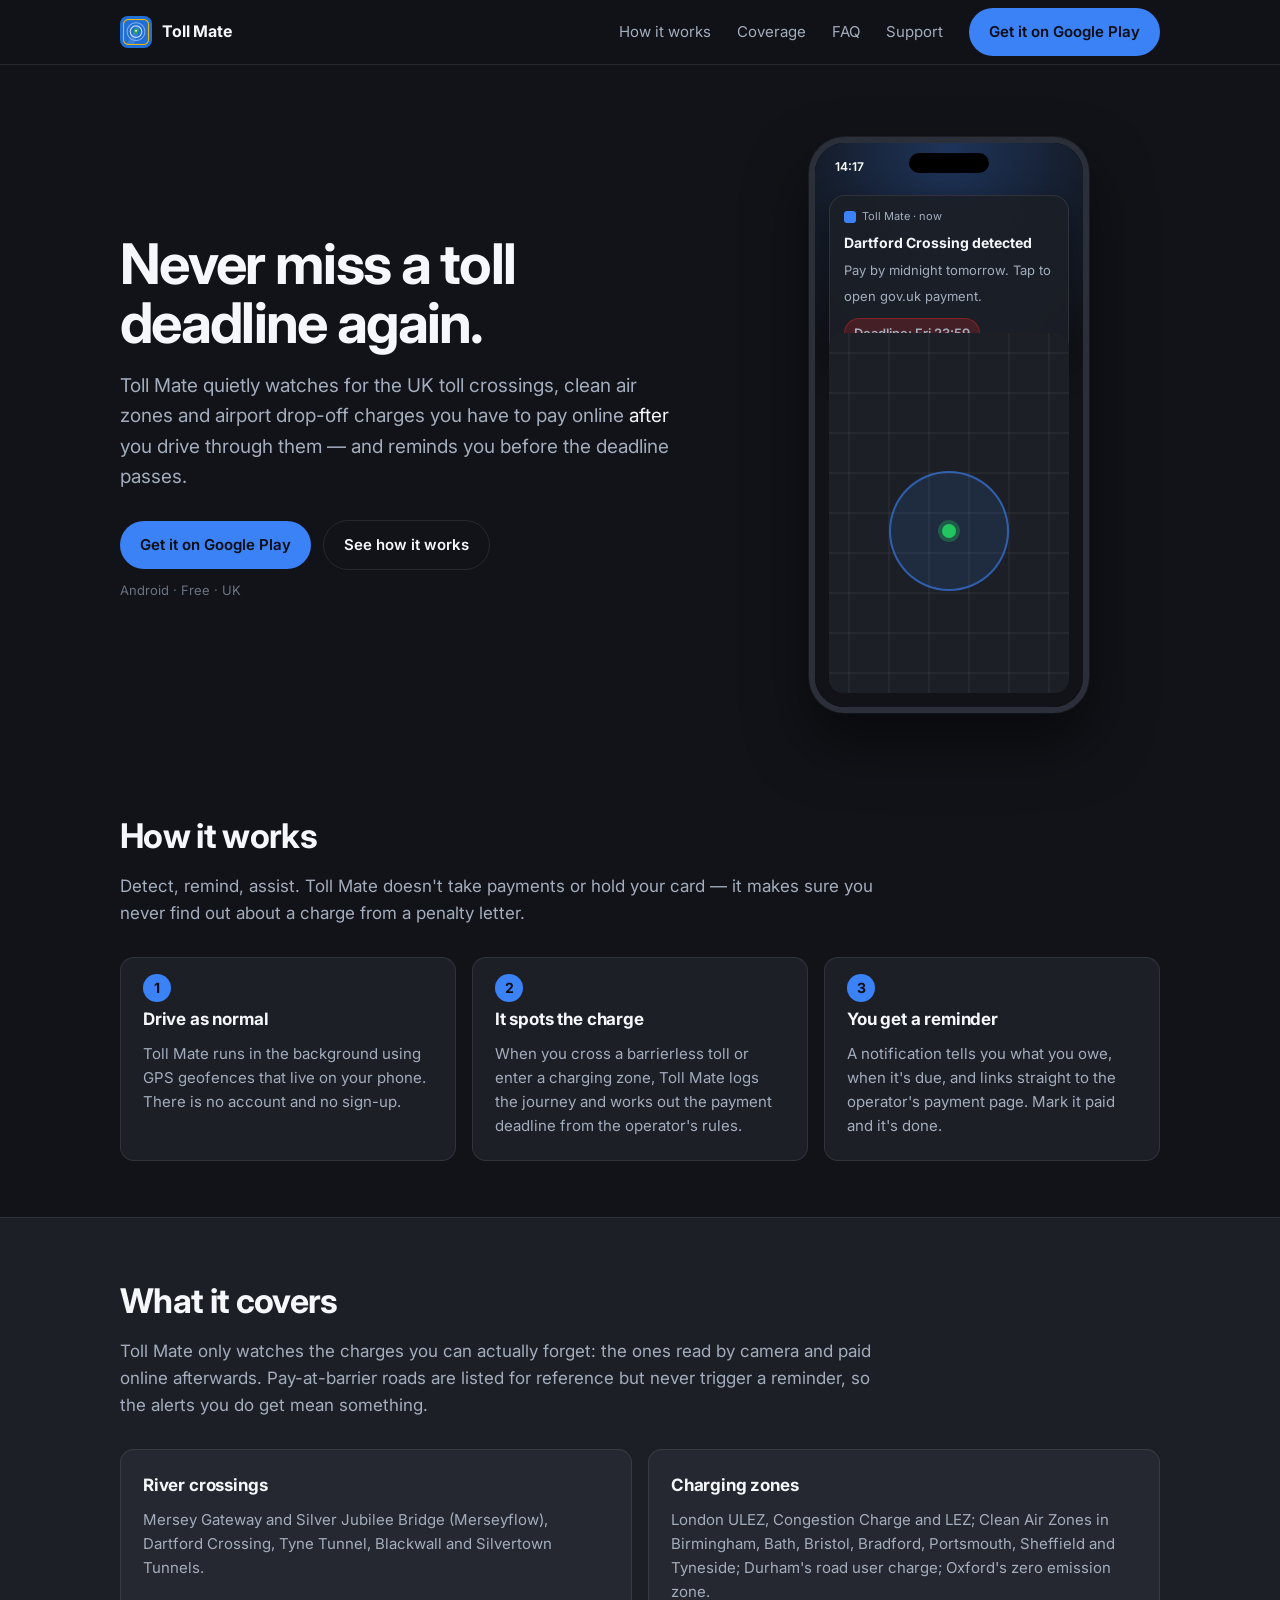
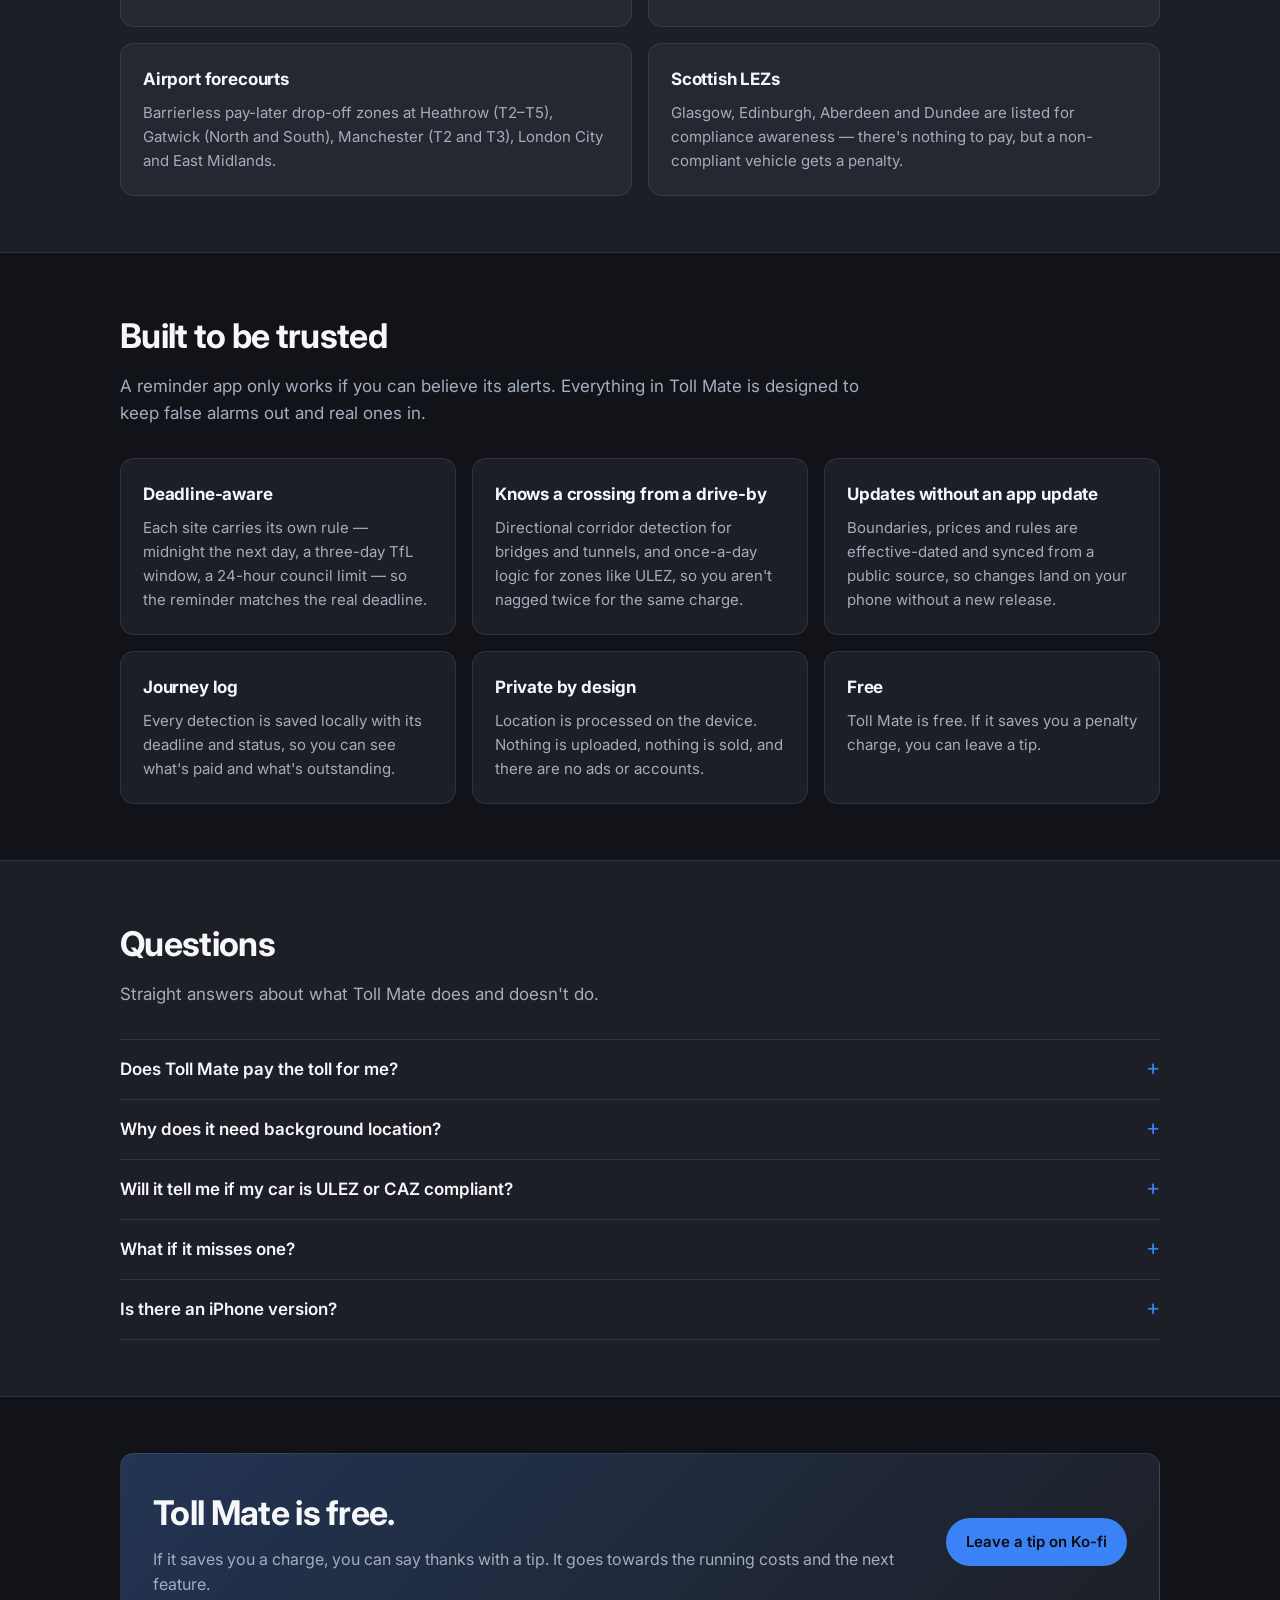
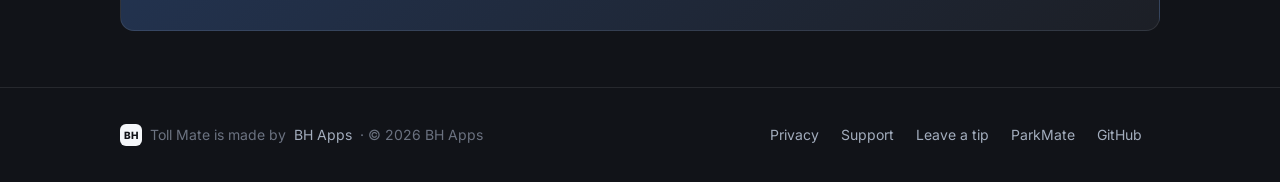
==== commit 300eaa5b: "Use netlify.app addresses for cross-links" ====
--- a/index.html
+++ b/index.html
@@ -9,8 +9,8 @@
 <meta property="og:title" content="Toll Mate — Never miss a toll deadline again.">
 <meta property="og:description" content="Toll Mate detects UK toll crossings, clean air zones and airport drop-off charges and reminds you to pay before the deadline. Free Android app, location stays on your phone.">
 <meta property="og:type" content="website">
-<meta property="og:url" content="https://tollmate.bhapps.co.uk/">
-<meta property="og:image" content="https://tollmate.bhapps.co.uk/assets/icon.png">
+<meta property="og:url" content="https://tollmate.netlify.app/">
+<meta property="og:image" content="https://tollmate.netlify.app/assets/icon.png">
 <link rel="icon" type="image/png" href="assets/icon.png">
 <link rel="preconnect" href="https://fonts.googleapis.com">
 <link rel="preconnect" href="https://fonts.gstatic.com" crossorigin>
@@ -106,12 +106,12 @@
 </main>
 <footer>
   <div class="wrap">
-    <div class="co"><span class="bh">BH</span> Toll Mate is made by <a href="https://bhapps.co.uk">BH Apps</a> · © 2026 BH Apps</div>
+    <div class="co"><span class="bh">BH</span> Toll Mate is made by <a href="https://bhapps.netlify.app">BH Apps</a> · © 2026 BH Apps</div>
     <div class="links">
       <a href="privacy.html">Privacy</a>
       <a href="support.html">Support</a>
       <a href="https://ko-fi.com/nickbradshawhughes" rel="noopener">Leave a tip</a>
-      <a href="https://parkmate.bhapps.co.uk" rel="noopener">ParkMate</a>
+      <a href="https://parkmate-app.netlify.app" rel="noopener">ParkMate</a>
       <a href="https://github.com/nickbh89/Toll-mate" rel="noopener">GitHub</a>
     </div>
   </div>
